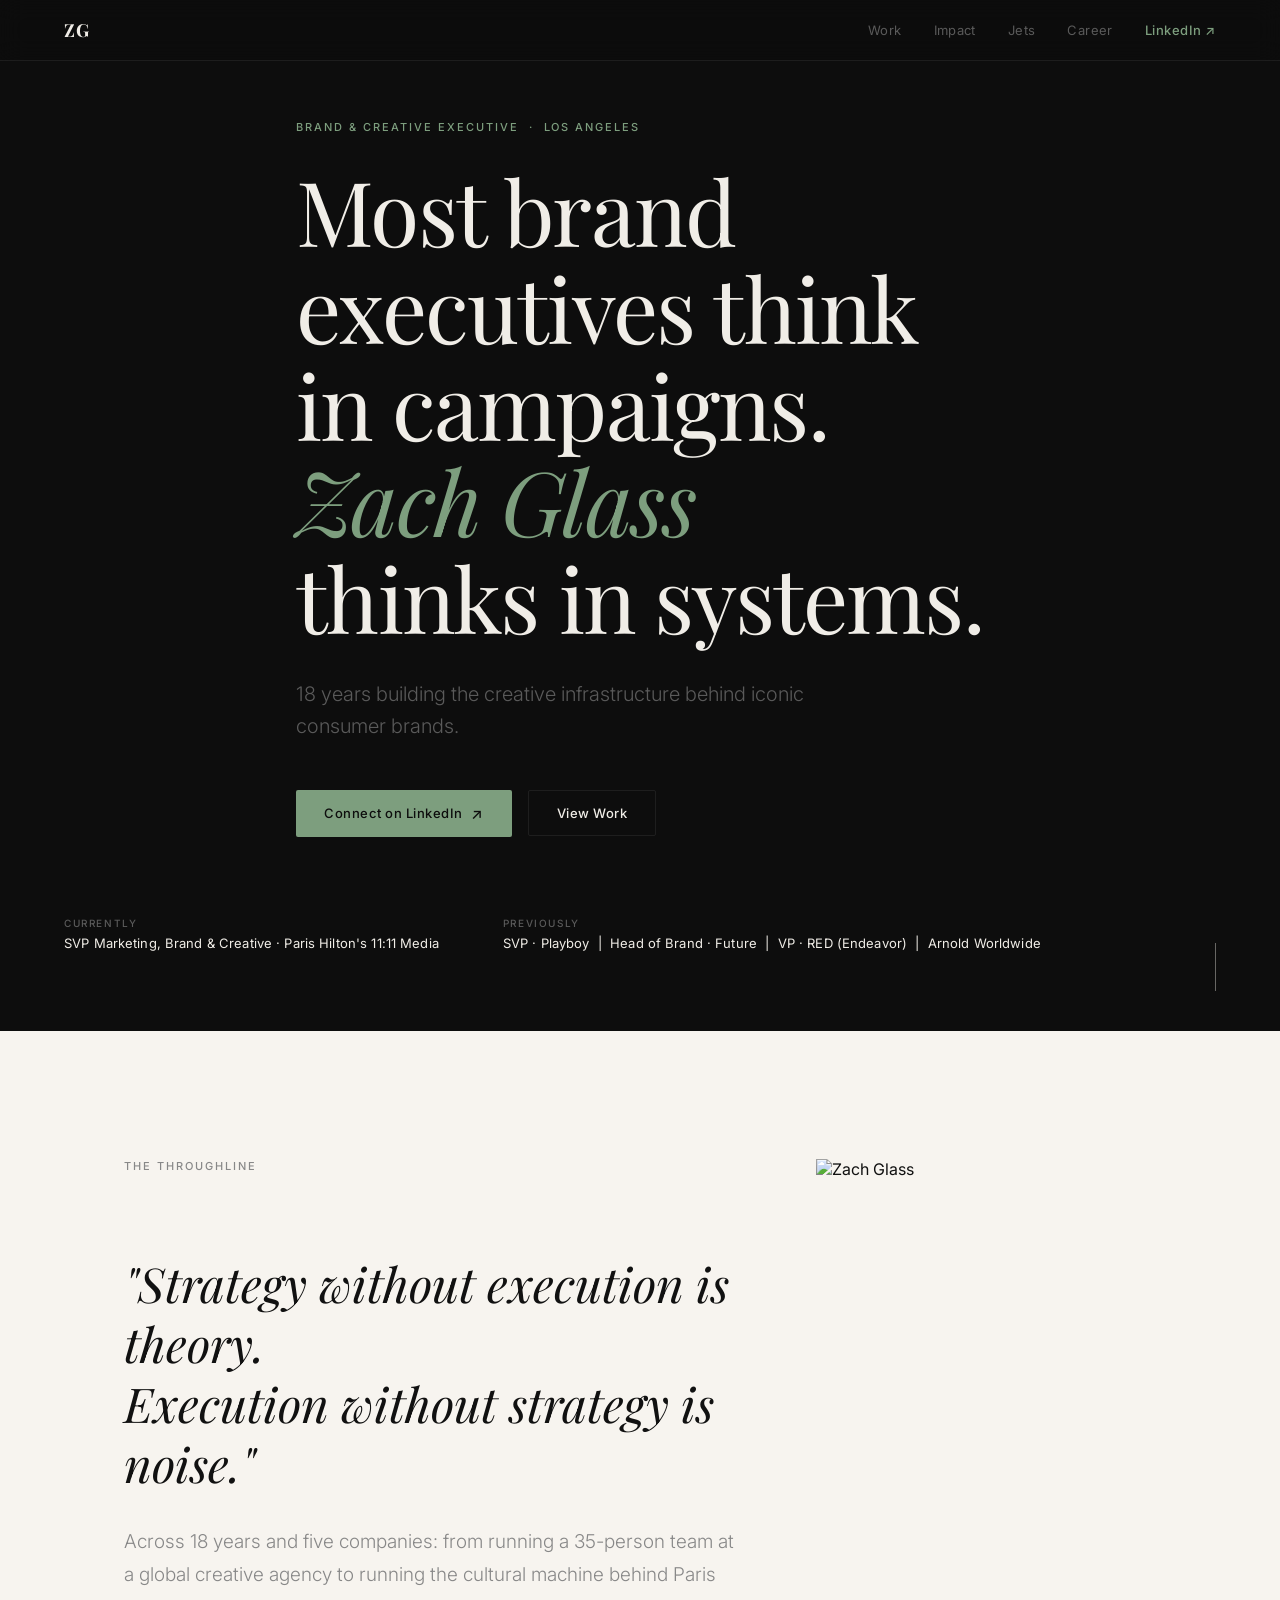
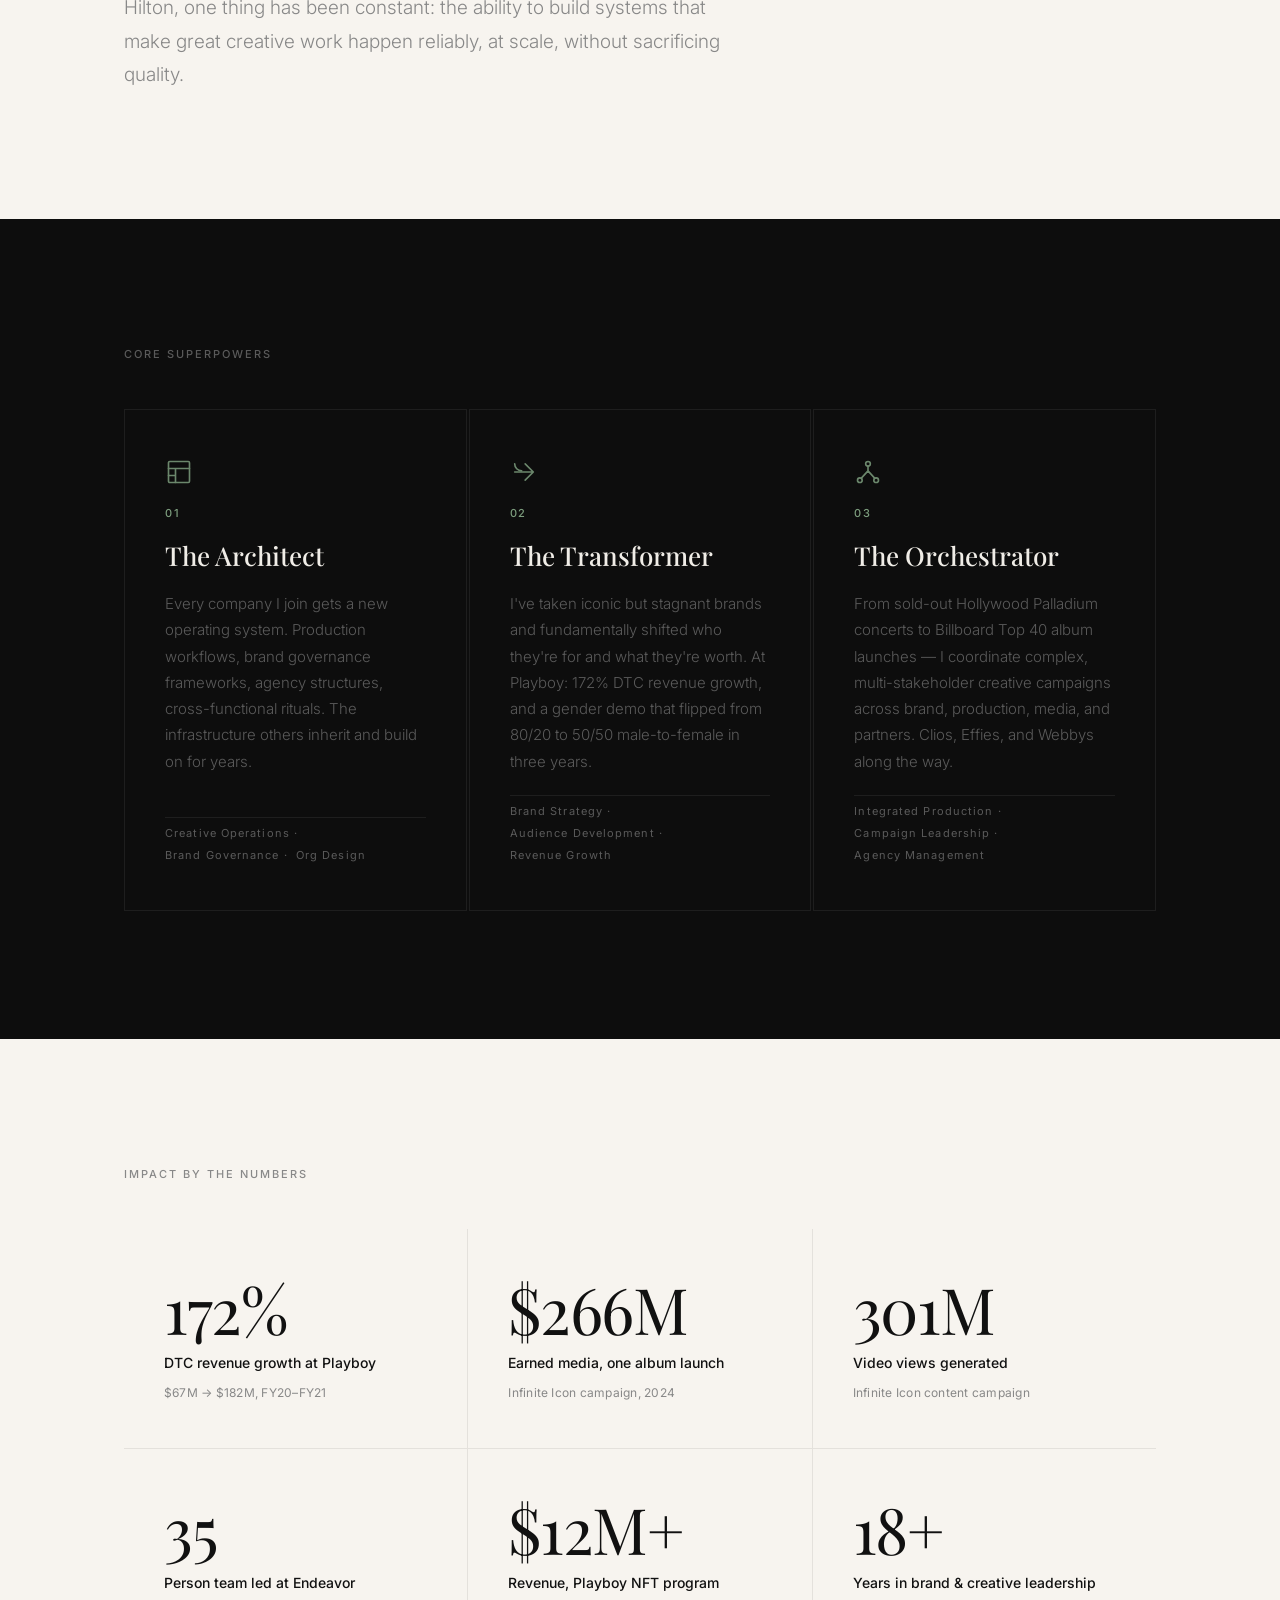
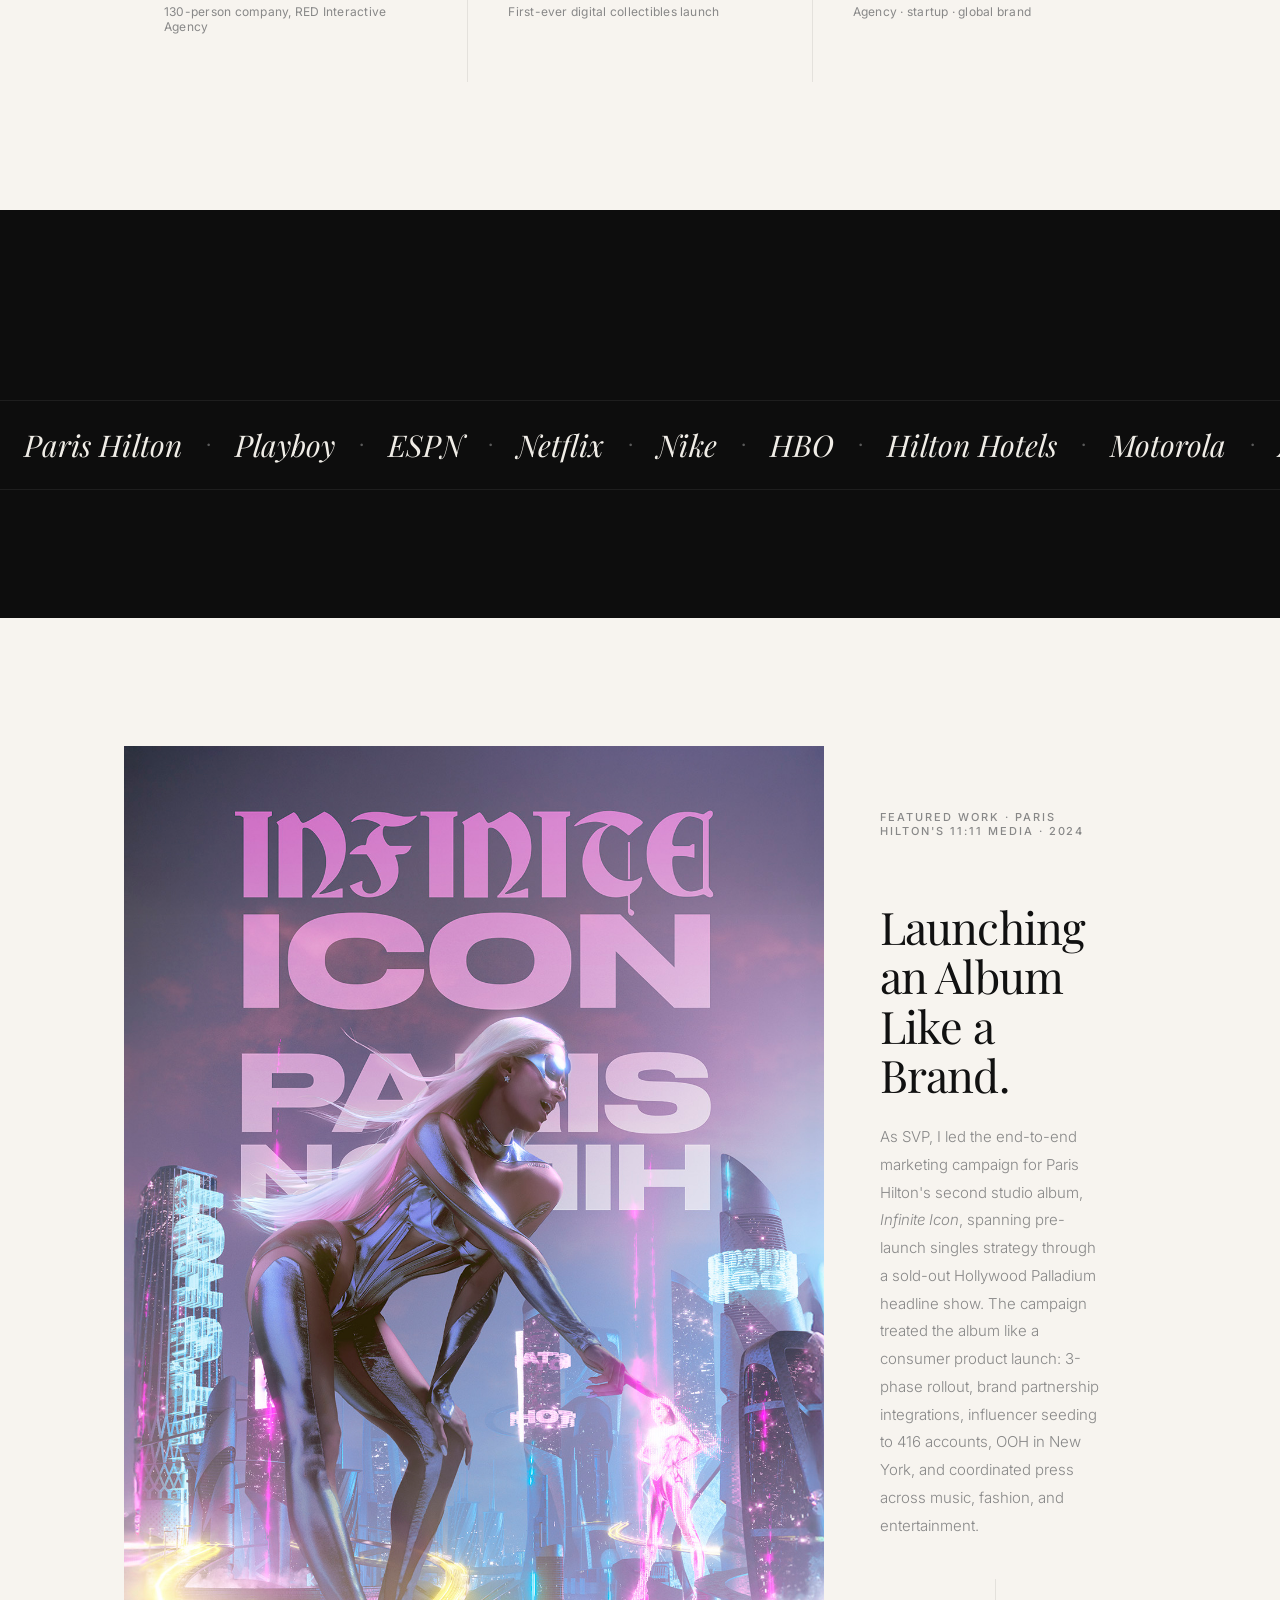
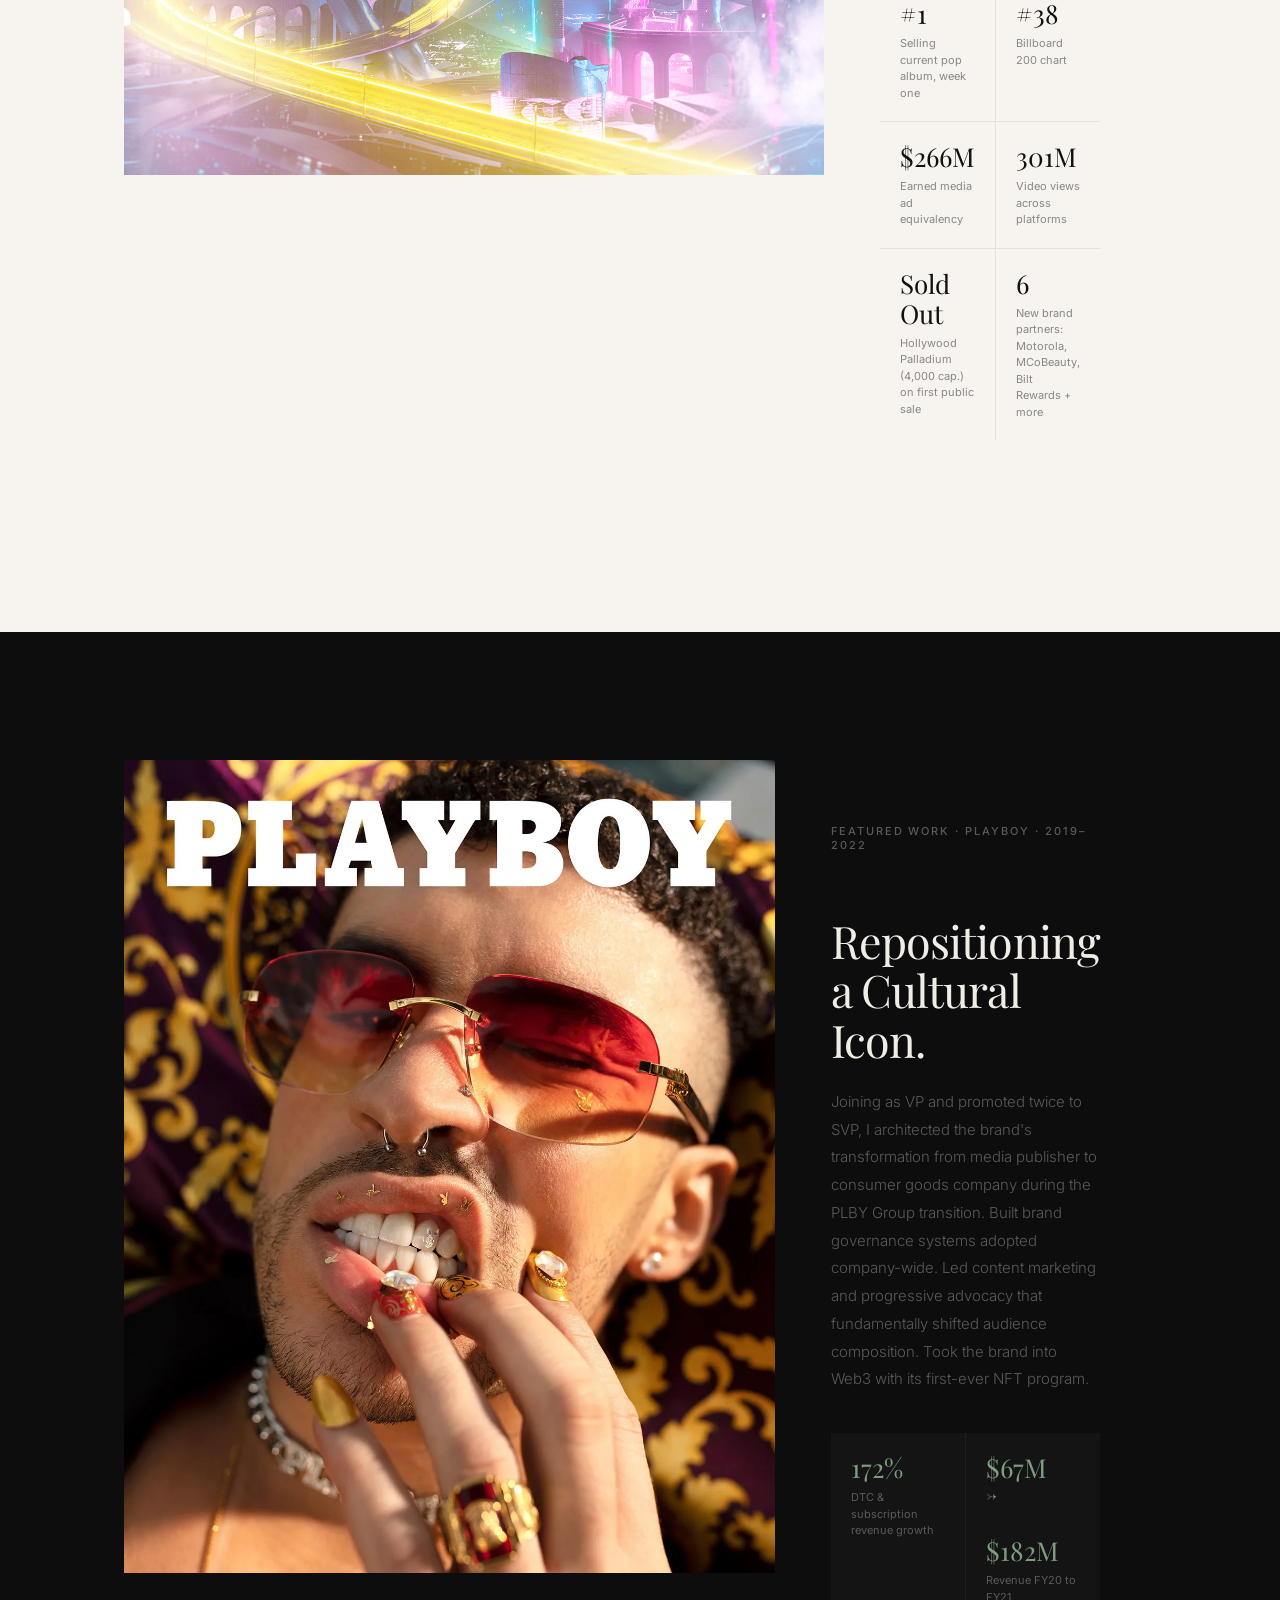
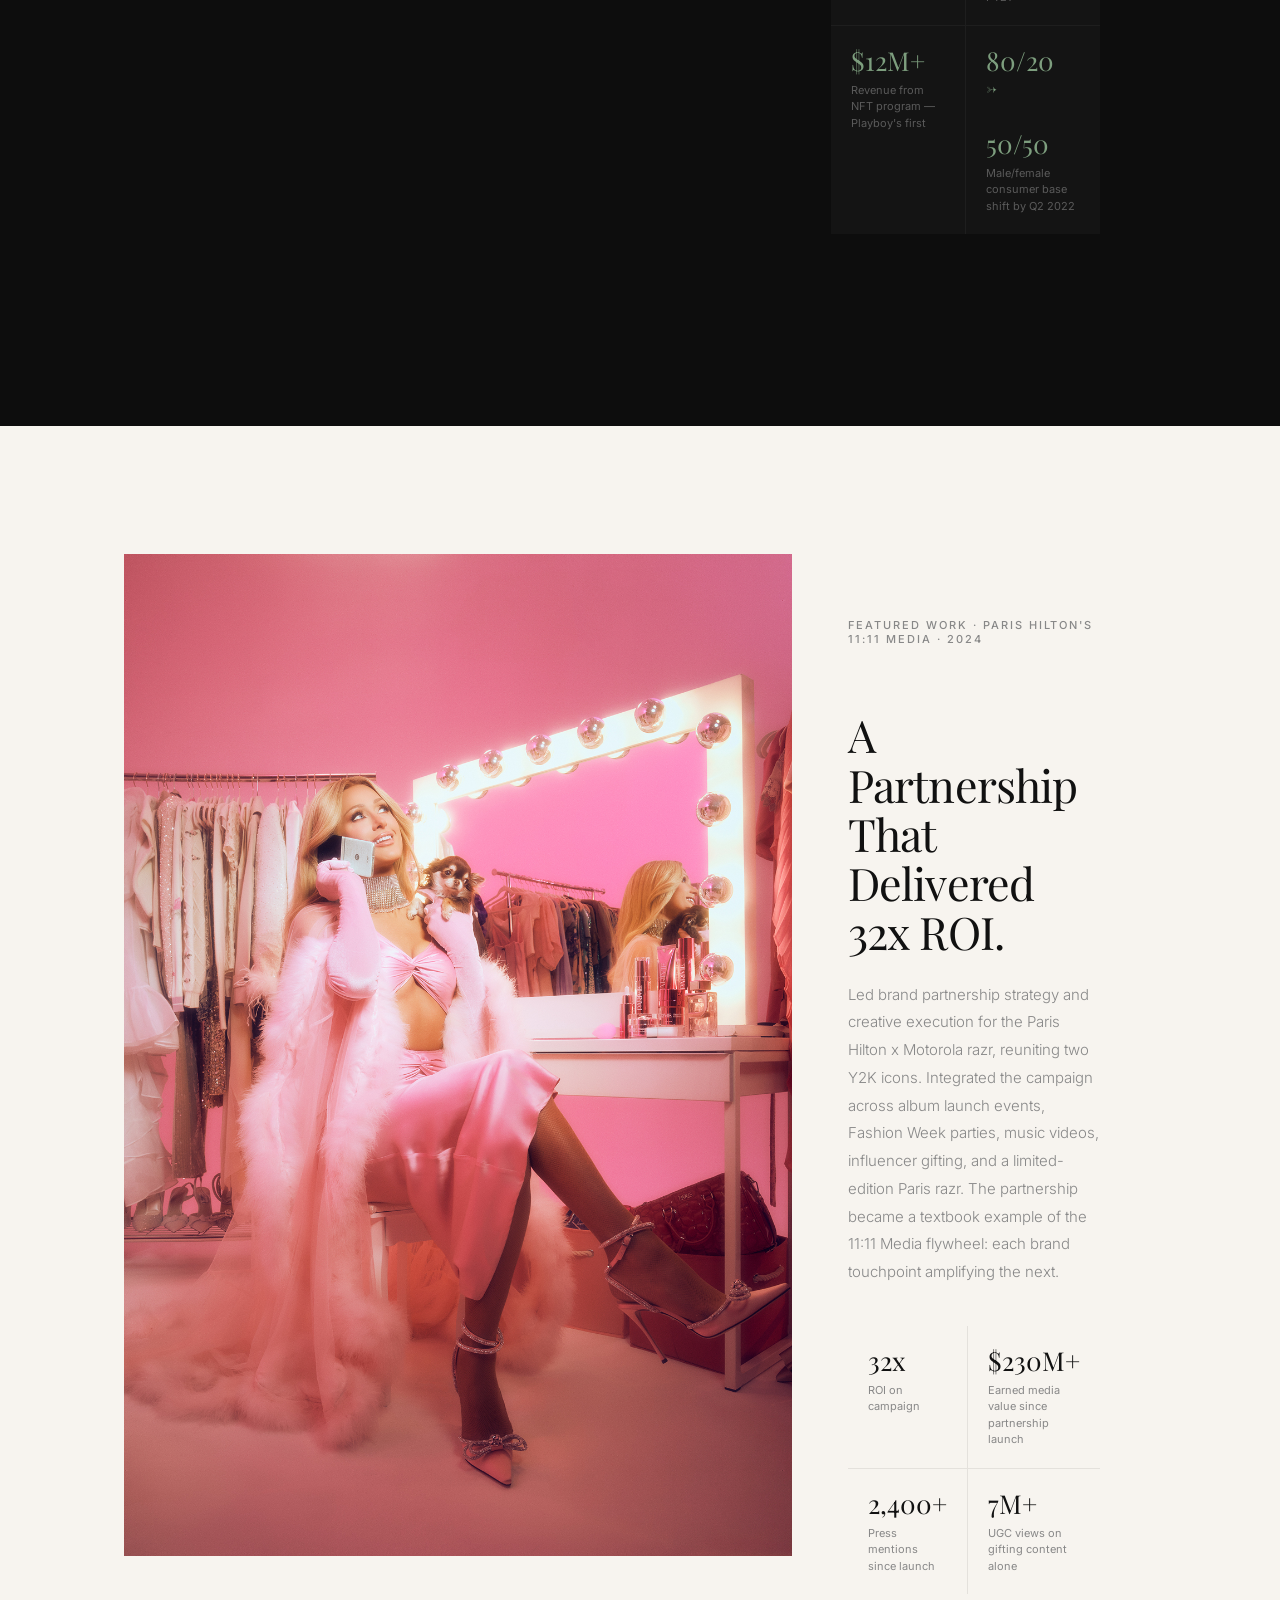
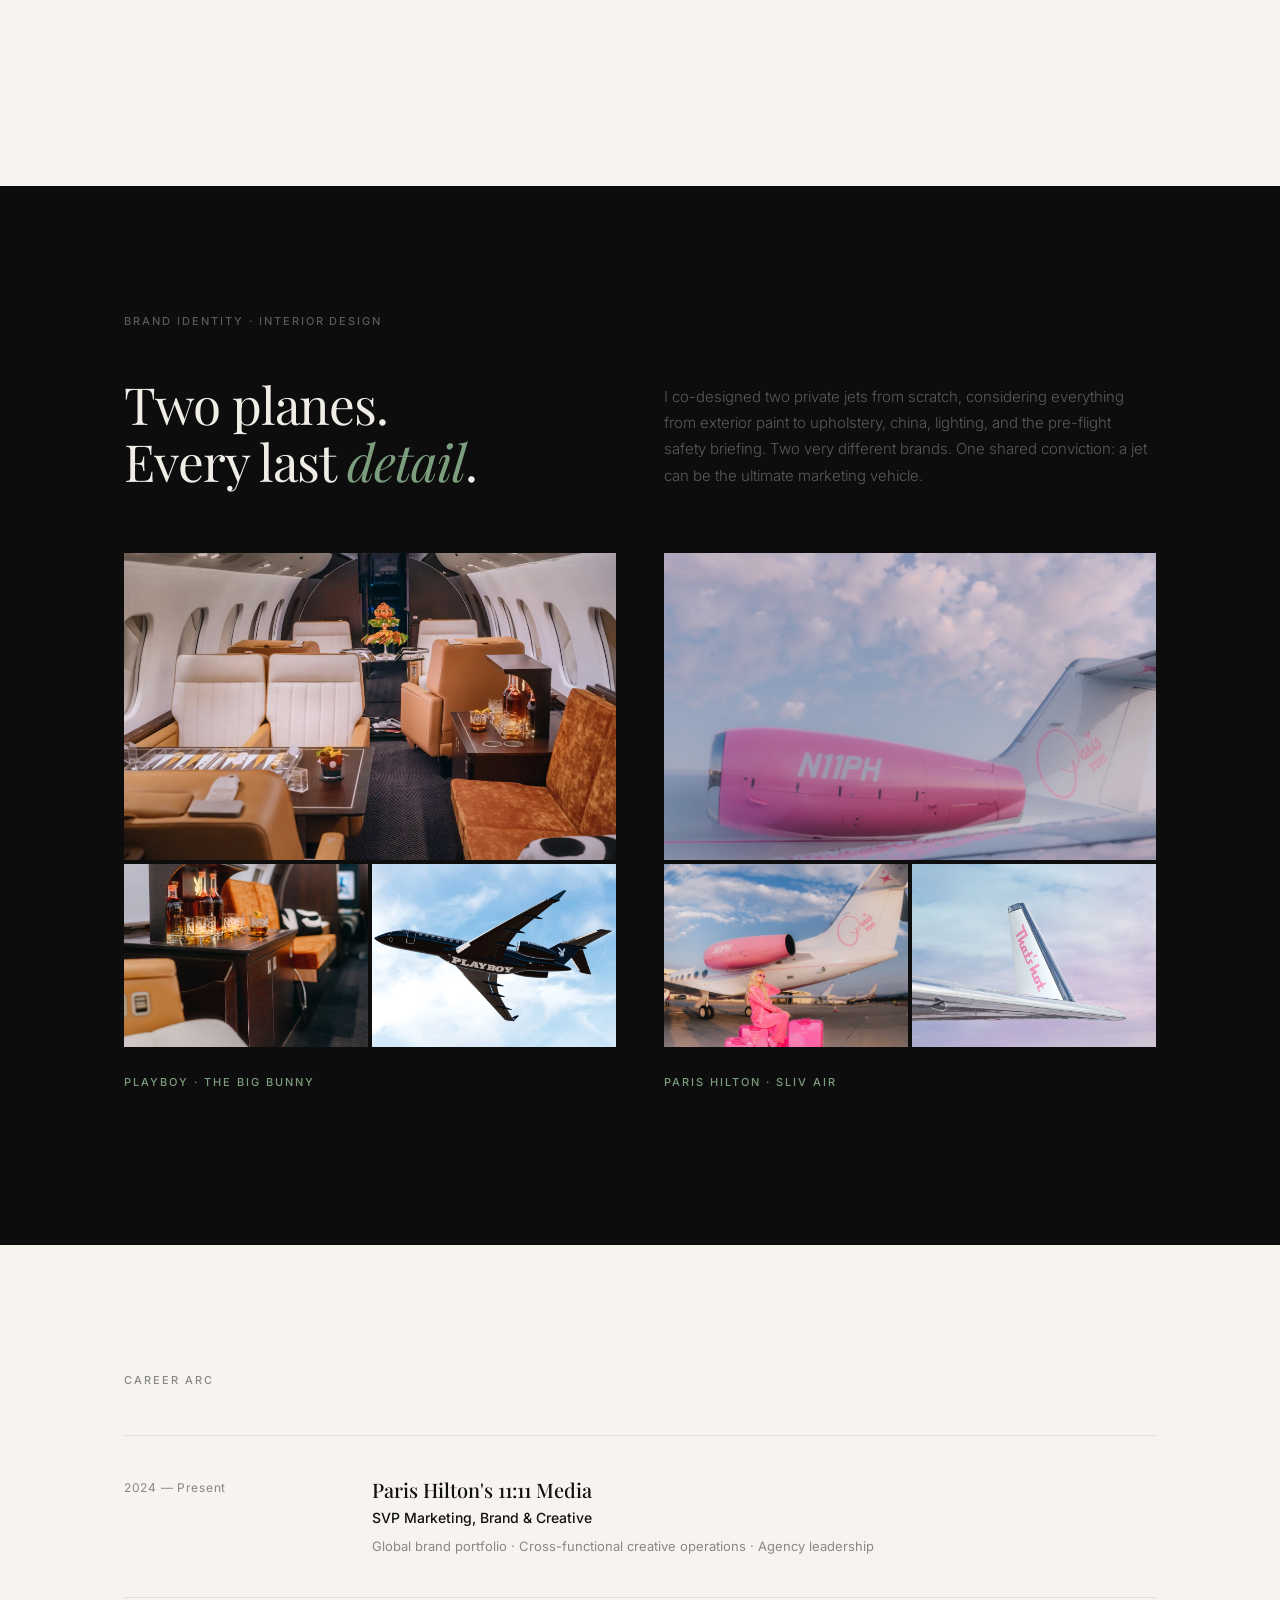
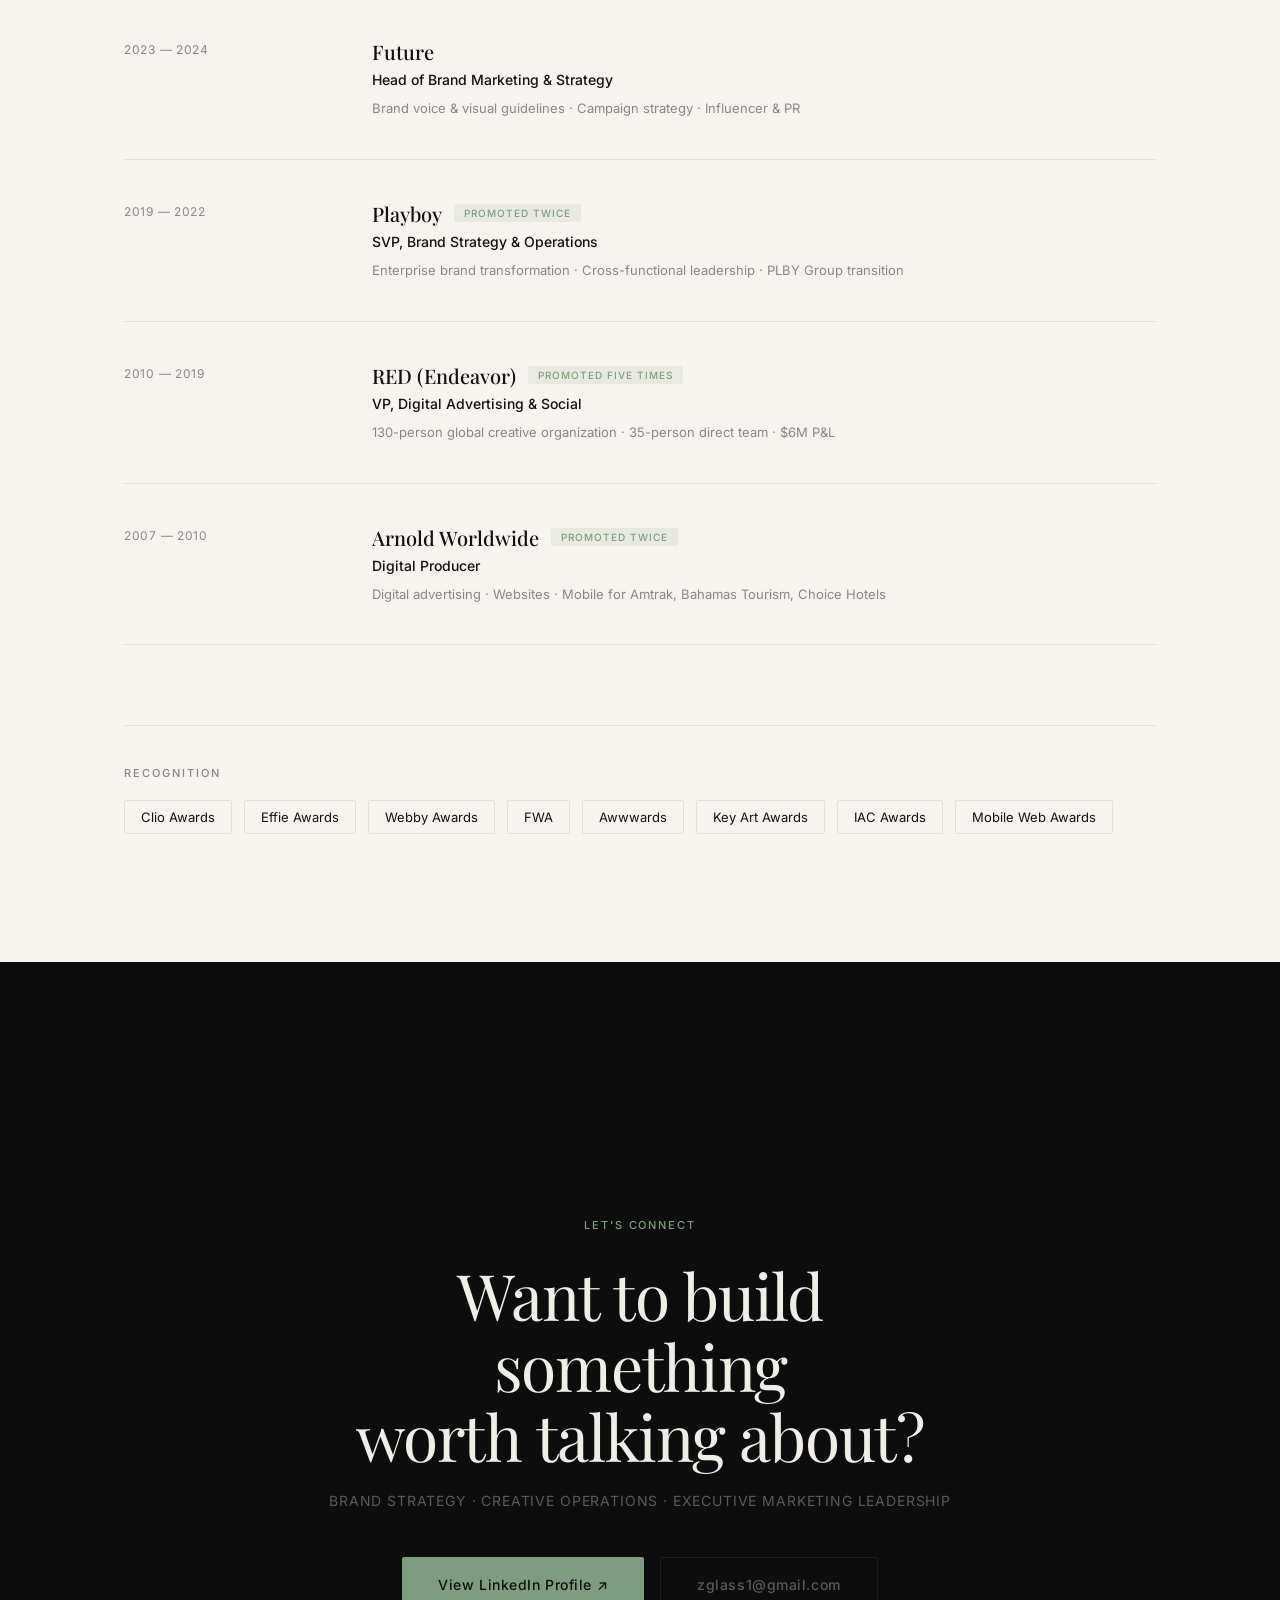
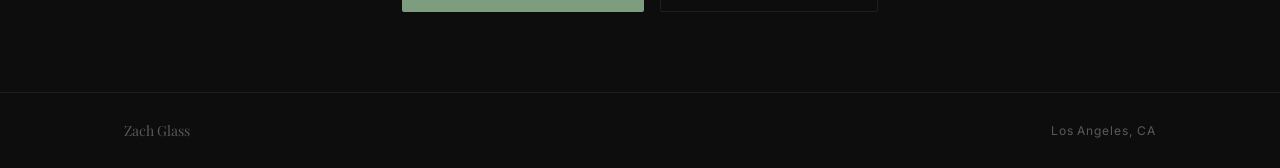
==== index.html @ c2f304a2 "Add SVG icons to superpower pillars" ====
<!DOCTYPE html>
<html lang="en">
<head>
  <meta charset="UTF-8" />
  <meta name="viewport" content="width=device-width, initial-scale=1.0" />
  <title>Zach Glass — Brand & Creative Executive</title>
  <meta name="description" content="Brand and creative marketing executive with 18+ years leading large-scale marketing, production, and cross-functional teams for global consumer brands." />
  <link rel="preconnect" href="https://fonts.googleapis.com" />
  <link rel="preconnect" href="https://fonts.gstatic.com" crossorigin />
  <link href="https://fonts.googleapis.com/css2?family=Playfair+Display:ital,wght@0,400;0,500;0,700;1,400;1,500&family=Inter:wght@300;400;500;600&display=swap" rel="stylesheet" />
  <link rel="stylesheet" href="style.css" />
</head>
<body>

  <!-- NAV -->
  <nav class="nav" id="nav">
    <div class="nav-inner">
      <a href="#hero" class="nav-logo">ZG</a>
      <div class="nav-links">
        <a href="#work" class="nav-link">Work</a>
        <a href="#impact" class="nav-link">Impact</a>
        <a href="#jets" class="nav-link">Jets</a>
        <a href="#career" class="nav-link">Career</a>
        <a href="https://linkedin.com/in/zglass" target="_blank" rel="noopener" class="nav-cta">LinkedIn ↗</a>
      </div>
    </div>
  </nav>

  <main>

    <!-- HERO -->
    <section id="hero" class="hero">
      <div class="container">
        <p class="eyebrow reveal">Brand &amp; Creative Executive &nbsp;·&nbsp; Los Angeles</p>
        <h1 class="hero-title reveal">
          Most brand<br>
          executives think<br>
          in campaigns.<br>
          <em>Zach Glass</em><br>
          thinks in systems.
        </h1>
        <p class="hero-sub reveal">
          18 years building the creative infrastructure behind iconic consumer brands.
        </p>
        <div class="hero-actions reveal">
          <a href="https://linkedin.com/in/zglass" target="_blank" rel="noopener" class="btn btn--primary">
            Connect on LinkedIn <span class="btn-icon">↗</span>
          </a>
          <a href="#work" class="btn btn--ghost">View Work</a>
        </div>
      </div>
      <div class="hero-footer">
        <div class="hero-footer-item reveal">
          <span class="hero-footer-label">Currently</span>
          <span class="hero-footer-value">SVP Marketing, Brand &amp; Creative · Paris Hilton's 11:11 Media</span>
        </div>
        <div class="hero-footer-item reveal">
          <span class="hero-footer-label">Previously</span>
          <span class="hero-footer-value">SVP · Playboy &nbsp;|&nbsp; Head of Brand · Future &nbsp;|&nbsp; VP · RED (Endeavor) &nbsp;|&nbsp; Arnold Worldwide</span>
        </div>
      </div>
      <button class="scroll-cue" aria-label="Scroll down" onclick="document.getElementById('positioning').scrollIntoView({behavior:'smooth'})">
        <div class="scroll-cue-line"></div>
      </button>
    </section>

    <!-- POSITIONING -->
    <section id="positioning" class="section section--light">
      <div class="container">
        <div class="positioning-split">
          <div class="positioning-block reveal">
            <p class="section-label">The throughline</p>
            <blockquote class="positioning-quote">
              "Strategy without execution is theory.<br>
              Execution without strategy is noise."
            </blockquote>
            <p class="positioning-body">
              Across 18 years and five companies: from running a 35-person team at a global creative agency to running the cultural machine behind Paris Hilton, one thing has been constant: the ability to build systems that make great creative work happen reliably, at scale, without sacrificing quality.
            </p>
          </div>
          <div class="headshot-slot reveal">
            <img src="headshot-portrait.jpg" alt="Zach Glass" style="width:100%;height:auto;display:block;">
          </div>
        </div>
      </div>
    </section>

    <!-- SUPERPOWERS -->
    <section id="superpowers" class="section section--dark">
      <div class="container">
        <p class="section-label section-label--light reveal">Core superpowers</p>
        <div class="pillars-grid">

          <div class="pillar reveal">
            <svg class="pillar-icon" width="28" height="28" viewBox="0 0 24 24" fill="none" stroke="currentColor" stroke-width="1.4" stroke-linecap="round" stroke-linejoin="round"><rect x="3" y="3" width="18" height="18" rx="1"/><path d="M3 9h18M9 9v12M3 15h6"/></svg>
            <span class="pillar-num">01</span>
            <h3 class="pillar-title">The Architect</h3>
            <p class="pillar-body">
              Every company I join gets a new operating system. Production workflows, brand governance frameworks, agency structures, cross-functional rituals. The infrastructure others inherit and build on for years.
            </p>
            <ul class="pillar-tags">
              <li>Creative Operations</li>
              <li>Brand Governance</li>
              <li>Org Design</li>
            </ul>
          </div>

          <div class="pillar reveal">
            <svg class="pillar-icon" width="28" height="28" viewBox="0 0 24 24" fill="none" stroke="currentColor" stroke-width="1.4" stroke-linecap="round" stroke-linejoin="round"><path d="M4 12h16M13 5l7 7-7 7"/><path d="M4 5c0 3.314 2.686 6 6 6"/></svg>
            <span class="pillar-num">02</span>
            <h3 class="pillar-title">The Transformer</h3>
            <p class="pillar-body">
              I've taken iconic but stagnant brands and fundamentally shifted who they're for and what they're worth. At Playboy: 172% DTC revenue growth, and a gender demo that flipped from 80/20 to 50/50 male-to-female in three years.
            </p>
            <ul class="pillar-tags">
              <li>Brand Strategy</li>
              <li>Audience Development</li>
              <li>Revenue Growth</li>
            </ul>
          </div>

          <div class="pillar reveal">
            <svg class="pillar-icon" width="28" height="28" viewBox="0 0 24 24" fill="none" stroke="currentColor" stroke-width="1.4" stroke-linecap="round" stroke-linejoin="round"><circle cx="12" cy="5" r="2"/><circle cx="5" cy="19" r="2"/><circle cx="19" cy="19" r="2"/><path d="M12 7v4M12 11l-5.5 6M12 11l5.5 6"/></svg>
            <span class="pillar-num">03</span>
            <h3 class="pillar-title">The Orchestrator</h3>
            <p class="pillar-body">
              From sold-out Hollywood Palladium concerts to Billboard Top 40 album launches — I coordinate complex, multi-stakeholder creative campaigns across brand, production, media, and partners. Clios, Effies, and Webbys along the way.
            </p>
            <ul class="pillar-tags">
              <li>Integrated Production</li>
              <li>Campaign Leadership</li>
              <li>Agency Management</li>
            </ul>
          </div>

        </div>
      </div>
    </section>

    <!-- IMPACT NUMBERS -->
    <section id="impact" class="section section--light">
      <div class="container">
        <p class="section-label reveal">Impact by the numbers</p>
        <div class="stats-grid">
          <div class="stat reveal">
            <div class="stat-number" data-target="172" data-suffix="%">0%</div>
            <div class="stat-label">DTC revenue growth at Playboy</div>
            <div class="stat-sub">$67M → $182M, FY20–FY21</div>
          </div>
          <div class="stat reveal">
            <div class="stat-number" data-target="266" data-prefix="$" data-suffix="M">$0M</div>
            <div class="stat-label">Earned media, one album launch</div>
            <div class="stat-sub">Infinite Icon campaign, 2024</div>
          </div>
          <div class="stat reveal">
            <div class="stat-number" data-target="301" data-suffix="M">0M</div>
            <div class="stat-label">Video views generated</div>
            <div class="stat-sub">Infinite Icon content campaign</div>
          </div>
          <div class="stat reveal">
            <div class="stat-number" data-target="35">0</div>
            <div class="stat-label">Person team led at Endeavor</div>
            <div class="stat-sub">130-person company, RED Interactive Agency</div>
          </div>
          <div class="stat reveal">
            <div class="stat-number" data-target="12" data-prefix="$" data-suffix="M+">$0M+</div>
            <div class="stat-label">Revenue, Playboy NFT program</div>
            <div class="stat-sub">First-ever digital collectibles launch</div>
          </div>
          <div class="stat reveal">
            <div class="stat-number" data-target="18" data-suffix="+">0+</div>
            <div class="stat-label">Years in brand &amp; creative leadership</div>
            <div class="stat-sub">Agency · startup · global brand</div>
          </div>
        </div>
      </div>
    </section>

    <!-- BRANDS -->
    <section id="brands" class="section section--dark brands-section">
      <div class="container">
        <p class="section-label section-label--light reveal">Brands worked with &amp; for</p>
      </div>
      <div class="ticker-wrap">
        <div class="ticker">
          <div class="ticker-track">
            <span class="ticker-item">Paris Hilton</span>
            <span class="ticker-dot">·</span>
            <span class="ticker-item">Playboy</span>
            <span class="ticker-dot">·</span>
            <span class="ticker-item">ESPN</span>
            <span class="ticker-dot">·</span>
            <span class="ticker-item">Netflix</span>
            <span class="ticker-dot">·</span>
            <span class="ticker-item">Nike</span>
            <span class="ticker-dot">·</span>
            <span class="ticker-item">HBO</span>
            <span class="ticker-dot">·</span>
            <span class="ticker-item">Hilton Hotels</span>
            <span class="ticker-dot">·</span>
            <span class="ticker-item">Motorola</span>
            <span class="ticker-dot">·</span>
            <span class="ticker-item">Amazon</span>
            <span class="ticker-dot">·</span>
            <span class="ticker-item">Walmart</span>
            <span class="ticker-dot">·</span>
            <span class="ticker-item">Under Armour</span>
            <span class="ticker-dot">·</span>
            <span class="ticker-item">Lancôme</span>
            <span class="ticker-dot">·</span>
            <span class="ticker-item">Karl Lagerfeld</span>
            <span class="ticker-dot">·</span>
            <span class="ticker-item">Warner Bros.</span>
            <span class="ticker-dot">·</span>
            <span class="ticker-item">Disney</span>
            <span class="ticker-dot">·</span>
            <span class="ticker-item">Paramount</span>
            <span class="ticker-dot">·</span>
            <span class="ticker-item">Universal</span>
            <span class="ticker-dot">·</span>
            <span class="ticker-item">Hulu</span>
            <span class="ticker-dot">·</span>
            <span class="ticker-item">Anheuser-Busch</span>
            <span class="ticker-dot">·</span>
            <span class="ticker-item">NYX Cosmetics</span>
            <span class="ticker-dot">·</span>
            <span class="ticker-item">PacSun</span>
            <span class="ticker-dot">·</span>
            <span class="ticker-item">Mattel</span>
            <span class="ticker-dot">·</span>
            <span class="ticker-item">Nickelodeon</span>
            <span class="ticker-dot">·</span>
            <!-- duplicate for seamless loop -->
            <span class="ticker-item">Paris Hilton</span>
            <span class="ticker-dot">·</span>
            <span class="ticker-item">Playboy</span>
            <span class="ticker-dot">·</span>
            <span class="ticker-item">ESPN</span>
            <span class="ticker-dot">·</span>
            <span class="ticker-item">Netflix</span>
            <span class="ticker-dot">·</span>
            <span class="ticker-item">Nike</span>
            <span class="ticker-dot">·</span>
            <span class="ticker-item">HBO</span>
            <span class="ticker-dot">·</span>
            <span class="ticker-item">Hilton Hotels</span>
            <span class="ticker-dot">·</span>
            <span class="ticker-item">Motorola</span>
            <span class="ticker-dot">·</span>
            <span class="ticker-item">Amazon</span>
            <span class="ticker-dot">·</span>
            <span class="ticker-item">Walmart</span>
            <span class="ticker-dot">·</span>
            <span class="ticker-item">Under Armour</span>
            <span class="ticker-dot">·</span>
            <span class="ticker-item">Lancôme</span>
            <span class="ticker-dot">·</span>
            <span class="ticker-item">Karl Lagerfeld</span>
            <span class="ticker-dot">·</span>
            <span class="ticker-item">Warner Bros.</span>
            <span class="ticker-dot">·</span>
            <span class="ticker-item">Disney</span>
            <span class="ticker-dot">·</span>
            <span class="ticker-item">Paramount</span>
            <span class="ticker-dot">·</span>
            <span class="ticker-item">Universal</span>
            <span class="ticker-dot">·</span>
            <span class="ticker-item">Hulu</span>
            <span class="ticker-dot">·</span>
            <span class="ticker-item">Anheuser-Busch</span>
            <span class="ticker-dot">·</span>
            <span class="ticker-item">NYX Cosmetics</span>
            <span class="ticker-dot">·</span>
            <span class="ticker-item">PacSun</span>
            <span class="ticker-dot">·</span>
            <span class="ticker-item">Mattel</span>
            <span class="ticker-dot">·</span>
            <span class="ticker-item">Nickelodeon</span>
            <span class="ticker-dot">·</span>
          </div>
        </div>
      </div>
    </section>

    <!-- FEATURED WORK: INFINITE ICON -->
    <section id="work" class="section section--light case-study">
      <div class="container">
        <div class="case-study-visual reveal">
          <div class="case-img-slot">
            <img src="infinite-icon.jpg" alt="Infinite Icon Campaign" style="width:100%;height:auto;display:block;">
          </div>
          <div class="case-study-content">
            <p class="section-label">Featured work · Paris Hilton's 11:11 Media · 2024</p>
            <h2 class="case-title">Launching an Album<br>Like a Brand.</h2>
            <p class="case-body">
              As SVP, I led the end-to-end marketing campaign for Paris Hilton's second studio album, <em>Infinite Icon</em>, spanning pre-launch singles strategy through a sold-out Hollywood Palladium headline show. The campaign treated the album like a consumer product launch: 3-phase rollout, brand partnership integrations, influencer seeding to 416 accounts, OOH in New York, and coordinated press across music, fashion, and entertainment.
            </p>
            <div class="case-stats">
              <div class="case-stat">
                <div class="case-stat-value">#1</div>
                <div class="case-stat-label">Selling current pop album, week one</div>
              </div>
              <div class="case-stat">
                <div class="case-stat-value">#38</div>
                <div class="case-stat-label">Billboard 200 chart</div>
              </div>
              <div class="case-stat">
                <div class="case-stat-value">$266M</div>
                <div class="case-stat-label">Earned media ad equivalency</div>
              </div>
              <div class="case-stat">
                <div class="case-stat-value">301M</div>
                <div class="case-stat-label">Video views across platforms</div>
              </div>
              <div class="case-stat">
                <div class="case-stat-value">Sold Out</div>
                <div class="case-stat-label">Hollywood Palladium (4,000 cap.) on first public sale</div>
              </div>
              <div class="case-stat">
                <div class="case-stat-value">6</div>
                <div class="case-stat-label">New brand partners: Motorola, MCoBeauty, Bilt Rewards + more</div>
              </div>
            </div>
          </div>
        </div>
      </div>
    </section>

    <!-- FEATURED WORK: PLAYBOY -->
    <section id="work-2" class="section section--dark case-study case-study--dark">
      <div class="container">
        <div class="case-study-visual case-study-visual--reverse case-study-visual--img-wide reveal">
          <div class="case-study-content">
            <p class="section-label section-label--light">Featured work · Playboy · 2019–2022</p>
            <h2 class="case-title">Repositioning<br>a Cultural Icon.</h2>
            <p class="case-body case-body--light">
              Joining as VP and promoted twice to SVP, I architected the brand's transformation from media publisher to consumer goods company during the PLBY Group transition. Built brand governance systems adopted company-wide. Led content marketing and progressive advocacy that fundamentally shifted audience composition. Took the brand into Web3 with its first-ever NFT program.
            </p>
            <div class="case-stats case-stats--dark">
              <div class="case-stat">
                <div class="case-stat-value">172%</div>
                <div class="case-stat-label">DTC &amp; subscription revenue growth</div>
              </div>
              <div class="case-stat case-stat--arrow">
                <div class="case-stat-value">$67M<br><span class="arrow">→</span><br>$182M</div>
                <div class="case-stat-label">Revenue FY20 to FY21</div>
              </div>
              <div class="case-stat">
                <div class="case-stat-value">$12M+</div>
                <div class="case-stat-label">Revenue from NFT program — Playboy's first</div>
              </div>
              <div class="case-stat case-stat--arrow">
                <div class="case-stat-value">80/20<br><span class="arrow">→</span><br>50/50</div>
                <div class="case-stat-label">Male/female consumer base shift by Q2 2022</div>
              </div>
            </div>
          </div>
          <div class="case-img-slot">
            <img src="bad-bunny-playboy-cover-2020.jpeg" alt="Playboy Campaign" style="width:100%;height:auto;display:block;">
          </div>
        </div>
      </div>
    </section>

    <!-- FEATURED WORK: MOTOROLA RAZR -->
    <section id="work-3" class="section section--light case-study">
      <div class="container">
        <div class="case-study-visual reveal">
          <div class="case-img-slot">
            <img src="motorola.jpg" alt="Motorola RAZR Campaign" style="width:100%;height:auto;display:block;">
          </div>
          <div class="case-study-content">
            <p class="section-label">Featured work · Paris Hilton's 11:11 Media · 2024</p>
            <h2 class="case-title">A Partnership That<br>Delivered 32x ROI.</h2>
            <p class="case-body">
              Led brand partnership strategy and creative execution for the Paris Hilton x Motorola razr, reuniting two Y2K icons. Integrated the campaign across album launch events, Fashion Week parties, music videos, influencer gifting, and a limited-edition Paris razr. The partnership became a textbook example of the 11:11 Media flywheel: each brand touchpoint amplifying the next.
            </p>
            <div class="case-stats">
              <div class="case-stat">
                <div class="case-stat-value">32x</div>
                <div class="case-stat-label">ROI on campaign</div>
              </div>
              <div class="case-stat">
                <div class="case-stat-value">$230M+</div>
                <div class="case-stat-label">Earned media value since partnership launch</div>
              </div>
              <div class="case-stat">
                <div class="case-stat-value">2,400+</div>
                <div class="case-stat-label">Press mentions since launch</div>
              </div>
              <div class="case-stat">
                <div class="case-stat-value">7M+</div>
                <div class="case-stat-label">UGC views on gifting content alone</div>
              </div>
            </div>
          </div>
        </div>
      </div>
    </section>

    <!-- JETS -->
    <section id="jets" class="section section--dark">
      <div class="container">
        <p class="section-label section-label--light reveal">Brand identity · Interior design</p>
        <div class="jets-header reveal">
          <h2 class="jets-title">Two planes.<br>Every last <em>detail</em>.</h2>
          <p class="jets-intro-text">
            I co-designed two private jets from scratch, considering everything from exterior paint to upholstery, china, lighting, and the pre-flight safety briefing. Two very different brands. One shared conviction: a jet can be the ultimate marketing vehicle.
          </p>
        </div>
        <div class="jets-grid">

          <div class="jet-card reveal">
            <div class="jet-photos">
              <img class="jet-photo-main" src="bigbunny/playboy-big-bunny-2-2.jpg" alt="Playboy Big Bunny exterior">
              <div class="jet-photos-secondary">
                <img src="bigbunny/playboy-big-bunny-3-3.jpg" alt="Big Bunny interior">
                <img src="bigbunny/playboy-big-bunny-4-4.jpg" alt="Big Bunny detail">
              </div>
            </div>
            <div class="jet-content">
              <p class="eyebrow">Playboy · The Big Bunny</p>
            </div>
          </div>

          <div class="jet-card reveal">
            <div class="jet-photos">
              <img class="jet-photo-main" src="slivair-1.jpeg" alt="Sliv Air exterior">
              <div class="jet-photos-secondary">
                <img src="slivair-2.jpeg" alt="Sliv Air interior">
                <img src="slivair-ext.jpeg" alt="Sliv Air on tarmac">
              </div>
            </div>
            <div class="jet-content">
              <p class="eyebrow">Paris Hilton · Sliv Air</p>
            </div>
          </div>

        </div>
      </div>
    </section>

    <!-- CAREER -->
    <section id="career" class="section section--light">
      <div class="container">
        <p class="section-label reveal">Career arc</p>
        <div class="timeline">

          <div class="timeline-item reveal">
            <div class="timeline-date">2024 — Present</div>
            <div class="timeline-content">
              <div class="timeline-company">Paris Hilton's 11:11 Media</div>
              <div class="timeline-role">SVP Marketing, Brand &amp; Creative</div>
              <p class="timeline-scope">Global brand portfolio · Cross-functional creative operations · Agency leadership</p>
            </div>
          </div>

          <div class="timeline-item reveal">
            <div class="timeline-date">2023 — 2024</div>
            <div class="timeline-content">
              <div class="timeline-company">Future</div>
              <div class="timeline-role">Head of Brand Marketing &amp; Strategy</div>
              <p class="timeline-scope">Brand voice &amp; visual guidelines · Campaign strategy · Influencer &amp; PR</p>
            </div>
          </div>

          <div class="timeline-item reveal">
            <div class="timeline-date">2019 — 2022</div>
            <div class="timeline-content">
              <div class="timeline-company">Playboy <span class="timeline-badge">Promoted twice</span></div>
              <div class="timeline-role">SVP, Brand Strategy &amp; Operations</div>
              <p class="timeline-scope">Enterprise brand transformation · Cross-functional leadership · PLBY Group transition</p>
            </div>
          </div>

          <div class="timeline-item reveal">
            <div class="timeline-date">2010 — 2019</div>
            <div class="timeline-content">
              <div class="timeline-company">RED (Endeavor) <span class="timeline-badge">Promoted five times</span></div>
              <div class="timeline-role">VP, Digital Advertising &amp; Social</div>
              <p class="timeline-scope">130-person global creative organization · 35-person direct team · $6M P&amp;L</p>
            </div>
          </div>

          <div class="timeline-item reveal">
            <div class="timeline-date">2007 — 2010</div>
            <div class="timeline-content">
              <div class="timeline-company">Arnold Worldwide <span class="timeline-badge">Promoted twice</span></div>
              <div class="timeline-role">Digital Producer</div>
              <p class="timeline-scope">Digital advertising · Websites · Mobile for Amtrak, Bahamas Tourism, Choice Hotels</p>
            </div>
          </div>

        </div>

        <div class="awards-block reveal">
          <p class="awards-label">Recognition</p>
          <div class="awards-list">
            <span class="award-item">Clio Awards</span>
            <span class="award-item">Effie Awards</span>
            <span class="award-item">Webby Awards</span>
            <span class="award-item">FWA</span>
            <span class="award-item">Awwwards</span>
            <span class="award-item">Key Art Awards</span>
            <span class="award-item">IAC Awards</span>
            <span class="award-item">Mobile Web Awards</span>
          </div>
        </div>

      </div>
    </section>

    <!-- CONNECT -->
    <section id="connect" class="section section--dark connect-section">
      <div class="container container--narrow">
        <div class="connect-inner reveal">
          <p class="eyebrow">Let's connect</p>
          <h2 class="connect-title">Want to build something<br>worth talking about?</h2>
          <p class="connect-body">
            Brand strategy · Creative operations · Executive marketing leadership
          </p>
          <div class="connect-actions">
            <a href="https://linkedin.com/in/zglass" target="_blank" rel="noopener" class="btn btn--primary btn--large">
              View LinkedIn Profile ↗
            </a>
            <a href="mailto:zglass1@gmail.com" class="btn btn--ghost btn--large">
              zglass1@gmail.com
            </a>
          </div>
        </div>
      </div>
      <footer class="footer">
        <div class="container">
          <span class="footer-name">Zach Glass</span>
          <span class="footer-loc">Los Angeles, CA</span>
        </div>
      </footer>
    </section>

  </main>

  <script src="script.js"></script>
</body>
</html>
---- style.css ----
/* ─────────────────────────────────────────
   ZACH GLASS — PORTFOLIO
   ───────────────────────────────────────── */

/* ── Reset ── */
*, *::before, *::after {
  box-sizing: border-box;
  margin: 0;
  padding: 0;
}

/* ── Variables ── */
:root {
  --dark:          #0d0d0d;
  --dark-2:        #141414;
  --light:         #f7f4ef;
  --light-2:       #ede9e1;
  --text-d:        #f0ede7;
  --text-muted-d:  #5a5a5a;
  --text-l:        #111111;
  --text-muted-l:  #888;
  --accent:        #7d9e7e;
  --accent-dim:    rgba(125,158,126,0.12);
  --border-d:      rgba(255,255,255,0.07);
  --border-l:      rgba(0,0,0,0.08);

  --serif: 'Playfair Display', Georgia, 'Times New Roman', serif;
  --sans:  'Inter', -apple-system, BlinkMacSystemFont, sans-serif;

  --max:     1160px;
  --pad-x:   clamp(20px, 5vw, 80px);
  --section: clamp(80px, 10vw, 130px);
}

/* ── Base ── */
html {
  scroll-behavior: smooth;
  font-size: 16px;
}

body {
  font-family: var(--sans);
  background: var(--dark);
  color: var(--text-d);
  overflow-x: hidden;
  -webkit-font-smoothing: antialiased;
}

img { display: block; max-width: 100%; }
a { text-decoration: none; }

/* ── Typography ── */
.eyebrow {
  font-family: var(--sans);
  font-size: 11px;
  font-weight: 500;
  letter-spacing: 0.18em;
  text-transform: uppercase;
  color: var(--accent);
  margin-bottom: 28px;
}

/* ── Container ── */
.container {
  max-width: var(--max);
  margin: 0 auto;
  padding: 0 var(--pad-x);
}

.container--narrow {
  max-width: 800px;
}

/* ── Section base ── */
.section {
  padding: var(--section) 0;
}

.section--dark {
  background: var(--dark);
  color: var(--text-d);
}

.section--light {
  background: var(--light);
  color: var(--text-l);
}

.section-label {
  font-family: var(--sans);
  font-size: 11px;
  font-weight: 500;
  letter-spacing: 0.18em;
  text-transform: uppercase;
  color: var(--text-muted-l);
  margin-bottom: 48px;
}

.section-label--light {
  color: var(--text-muted-d);
}

/* ── Buttons ── */
.btn {
  display: inline-flex;
  align-items: center;
  justify-content: center;
  gap: 8px;
  padding: 14px 28px;
  border-radius: 2px;
  font-family: var(--sans);
  font-size: 13px;
  font-weight: 500;
  letter-spacing: 0.04em;
  white-space: nowrap;
  transition: all 0.22s ease;
  cursor: pointer;
  border: none;
}

.btn--primary {
  background: var(--accent);
  color: #0d0d0d;
}

.btn--primary:hover {
  background: #8fad90;
  transform: translateY(-1px);
}

.btn--ghost {
  background: transparent;
  color: var(--text-d);
  border: 1px solid var(--border-d);
}

.btn--ghost:hover {
  border-color: var(--accent);
  color: var(--accent);
}

.btn--large {
  padding: 18px 36px;
  font-size: 14px;
}

.btn-icon {
  font-size: 15px;
}

/* ────────────────────────────────
   NAV
──────────────────────────────── */
.nav {
  position: fixed;
  top: 0;
  left: 0;
  right: 0;
  z-index: 100;
  padding: 0 var(--pad-x);
  transform: translateY(-100%);
  transition: transform 0.35s ease, background 0.35s ease;
}

.nav.visible {
  transform: translateY(0);
  background: rgba(13, 13, 13, 0.92);
  backdrop-filter: blur(12px);
  -webkit-backdrop-filter: blur(12px);
  border-bottom: 1px solid var(--border-d);
}

.nav-inner {
  max-width: var(--max);
  margin: 0 auto;
  height: 60px;
  display: flex;
  align-items: center;
  justify-content: space-between;
}

.nav-logo {
  font-family: var(--serif);
  font-size: 18px;
  font-weight: 700;
  color: var(--text-d);
  letter-spacing: 0.04em;
}

.nav-links {
  display: flex;
  align-items: center;
  gap: 32px;
}

.nav-link {
  font-size: 13px;
  font-weight: 400;
  color: var(--text-muted-d);
  letter-spacing: 0.03em;
  transition: color 0.2s;
}

.nav-link:hover { color: var(--text-d); }

.nav-cta {
  font-size: 13px;
  font-weight: 500;
  color: var(--accent);
  letter-spacing: 0.04em;
  transition: opacity 0.2s;
}

.nav-cta:hover { opacity: 0.75; }

/* ────────────────────────────────
   HERO
──────────────────────────────── */
.hero {
  min-height: 100dvh;
  background: var(--dark);
  display: flex;
  flex-direction: column;
  justify-content: center;
  padding: 120px var(--pad-x) 80px;
  position: relative;
}

.hero .container {
  padding: 0;
}

.hero-title {
  font-family: var(--serif);
  font-size: clamp(48px, 7vw, 96px);
  font-weight: 400;
  line-height: 1.08;
  letter-spacing: -0.02em;
  color: var(--text-d);
  margin-bottom: 32px;
}

.hero-title em {
  font-style: italic;
  color: var(--accent);
}

.hero-sub {
  font-size: clamp(16px, 2vw, 20px);
  font-weight: 300;
  color: var(--text-muted-d);
  line-height: 1.6;
  max-width: 520px;
  margin-bottom: 48px;
}

.hero-actions {
  display: flex;
  flex-wrap: wrap;
  gap: 16px;
  align-items: center;
}

.hero-footer {
  margin-top: auto;
  padding-top: 80px;
  display: flex;
  flex-wrap: wrap;
  gap: 32px 64px;
}

.hero-footer-item {
  display: flex;
  flex-direction: column;
  gap: 6px;
}

.hero-footer-label {
  font-size: 10px;
  font-weight: 500;
  letter-spacing: 0.16em;
  text-transform: uppercase;
  color: var(--text-muted-d);
}

.hero-footer-value {
  font-size: 13px;
  font-weight: 400;
  color: var(--text-d);
  letter-spacing: 0.01em;
}

/* Scroll cue */
.scroll-cue {
  position: absolute;
  bottom: 40px;
  right: var(--pad-x);
  background: none;
  border: none;
  cursor: pointer;
  display: flex;
  flex-direction: column;
  align-items: center;
  gap: 8px;
  opacity: 0.4;
  transition: opacity 0.2s;
}

.scroll-cue:hover { opacity: 0.8; }

.scroll-cue-line {
  width: 1px;
  height: 48px;
  background: var(--text-d);
  animation: scrollPulse 2s ease-in-out infinite;
  transform-origin: top;
}

@keyframes scrollPulse {
  0%, 100% { opacity: 0.3; transform: scaleY(1); }
  50% { opacity: 1; transform: scaleY(0.5); }
}

/* ────────────────────────────────
   POSITIONING
──────────────────────────────── */
.positioning-split {
  display: grid;
  grid-template-columns: 1fr 340px;
  gap: 80px;
  align-items: start;
}

.positioning-block {
  display: flex;
  flex-direction: column;
  gap: 32px;
}

.positioning-quote {
  font-family: var(--serif);
  font-size: clamp(28px, 4vw, 48px);
  font-weight: 400;
  font-style: italic;
  line-height: 1.25;
  color: var(--text-l);
  border: none;
  padding: 0;
}

.positioning-body {
  font-size: clamp(16px, 1.8vw, 19px);
  font-weight: 300;
  line-height: 1.75;
  color: var(--text-muted-l);
}

/* Headshot slot */
.headshot-slot {
  position: sticky;
  top: 80px;
}

.headshot-slot .img-placeholder {
  aspect-ratio: 3 / 4;
  width: 100%;
}

/* ────────────────────────────────
   IMAGE PLACEHOLDERS
──────────────────────────────── */
.img-placeholder {
  display: flex;
  flex-direction: column;
  align-items: center;
  justify-content: center;
  gap: 10px;
  width: 100%;
  height: 100%;
  min-height: 200px;
}

.img-placeholder--light {
  background: #edeae3;
  border: 1px dashed rgba(0,0,0,0.18);
}

.img-placeholder--dark {
  background: rgba(255,255,255,0.04);
  border: 1px dashed rgba(255,255,255,0.14);
}

.img-placeholder-icon {
  opacity: 0.35;
}

.img-placeholder--light .img-placeholder-icon {
  color: var(--text-l);
}

.img-placeholder--dark .img-placeholder-icon {
  color: var(--text-d);
}

.img-placeholder-label {
  font-size: 11px;
  font-weight: 500;
  letter-spacing: 0.16em;
  text-transform: uppercase;
}

.img-placeholder--light .img-placeholder-label {
  color: var(--text-muted-l);
}

.img-placeholder--dark .img-placeholder-label {
  color: var(--text-muted-d);
}

.img-placeholder-hint {
  font-size: 11px;
  font-weight: 300;
  text-align: center;
  padding: 0 24px;
  line-height: 1.5;
}

.img-placeholder--light .img-placeholder-hint {
  color: rgba(0,0,0,0.3);
}

.img-placeholder--dark .img-placeholder-hint {
  color: rgba(255,255,255,0.2);
}

/* ────────────────────────────────
   SUPERPOWERS / PILLARS
──────────────────────────────── */
.pillars-grid {
  display: grid;
  grid-template-columns: repeat(3, 1fr);
  gap: 2px;
}

.pillar {
  padding: 48px 40px;
  border: 1px solid var(--border-d);
  display: flex;
  flex-direction: column;
  gap: 20px;
  transition: border-color 0.3s;
}

.pillar:hover {
  border-color: var(--accent);
}

.pillar-icon {
  color: var(--accent);
  opacity: 0.85;
  flex-shrink: 0;
}

.pillar-num {
  font-family: var(--sans);
  font-size: 11px;
  font-weight: 500;
  letter-spacing: 0.16em;
  color: var(--accent);
}

.pillar-title {
  font-family: var(--serif);
  font-size: 26px;
  font-weight: 500;
  color: var(--text-d);
  line-height: 1.2;
}

.pillar-body {
  font-size: 15px;
  font-weight: 300;
  line-height: 1.75;
  color: var(--text-muted-d);
  flex: 1;
}

.pillar-tags {
  display: flex;
  flex-wrap: wrap;
  gap: 8px;
  list-style: none;
  padding-top: 8px;
  border-top: 1px solid var(--border-d);
}

.pillar-tags li {
  font-size: 11px;
  font-weight: 400;
  letter-spacing: 0.1em;
  color: var(--text-muted-d);
}

.pillar-tags li::after {
  content: ' ·';
}

.pillar-tags li:last-child::after {
  content: '';
}

/* ────────────────────────────────
   IMPACT NUMBERS
──────────────────────────────── */
.stats-grid {
  display: grid;
  grid-template-columns: repeat(3, 1fr);
  gap: 1px;
  background: var(--border-l);
}

.stat {
  background: var(--light);
  padding: 48px 40px;
  display: flex;
  flex-direction: column;
  gap: 12px;
}

.stat-number {
  font-family: var(--serif);
  font-size: clamp(40px, 5vw, 64px);
  font-weight: 400;
  color: var(--text-l);
  line-height: 1;
  letter-spacing: -0.02em;
}

.stat-label {
  font-size: 14px;
  font-weight: 500;
  color: var(--text-l);
  line-height: 1.4;
}

.stat-sub {
  font-size: 12px;
  color: var(--text-muted-l);
  letter-spacing: 0.02em;
}

/* ────────────────────────────────
   BRANDS TICKER
──────────────────────────────── */
.brands-section {
  padding-bottom: var(--section);
  overflow: hidden;
}

.ticker-wrap {
  margin-top: 32px;
  border-top: 1px solid var(--border-d);
  border-bottom: 1px solid var(--border-d);
  padding: 24px 0;
  overflow: hidden;
}

.ticker {
  display: flex;
  white-space: nowrap;
}

.ticker-track {
  display: inline-flex;
  align-items: center;
  gap: 0;
  animation: ticker 40s linear infinite;
  will-change: transform;
}

.ticker-track:hover {
  animation-play-state: paused;
}

.ticker-item {
  font-family: var(--serif);
  font-size: clamp(20px, 2.5vw, 30px);
  font-weight: 400;
  font-style: italic;
  color: var(--text-d);
  padding: 0 24px;
  transition: color 0.2s;
}

.ticker-item:hover {
  color: var(--accent);
}

.ticker-dot {
  color: var(--text-muted-d);
  font-size: 20px;
  flex-shrink: 0;
}

@keyframes ticker {
  0%   { transform: translateX(0); }
  100% { transform: translateX(-50%); }
}

/* ────────────────────────────────
   CASE STUDIES
──────────────────────────────── */
.case-study-visual {
  display: grid;
  grid-template-columns: 3fr 1fr;
  gap: 0;
  align-items: start;
}

.case-study-visual--reverse {
  direction: rtl;
}

.case-study-visual--img-wide {
  grid-template-columns: 1fr 3fr;
}

.case-study-visual--reverse > * {
  direction: ltr;
}

.case-img-slot {
  overflow: hidden;
}

.case-img-slot img {
  display: block;
  width: 100%;
  height: auto;
}

.case-img-slot .img-placeholder {
  height: 100%;
}

.case-study-content {
  padding: 64px 56px;
  display: flex;
  flex-direction: column;
  justify-content: center;
}

.case-study--dark .case-study-content {
  background: var(--dark);
}

.case-study--light .case-study-content,
.section--light .case-study-content {
  background: var(--light);
}

.case-title {
  font-family: var(--serif);
  font-size: clamp(32px, 3.5vw, 52px);
  font-weight: 400;
  line-height: 1.1;
  letter-spacing: -0.02em;
  color: var(--text-l);
  margin: 16px 0 24px;
}

.case-study--dark .case-title {
  color: var(--text-d);
}

.case-body {
  font-size: 15px;
  font-weight: 300;
  line-height: 1.85;
  color: var(--text-muted-l);
  margin-bottom: 40px;
}

.case-body--light {
  color: var(--text-muted-d);
}

.case-stats {
  display: grid;
  grid-template-columns: repeat(2, 1fr);
  gap: 1px;
  background: var(--border-l);
}

.case-stats--dark {
  background: var(--border-d);
}

.case-stat {
  background: var(--light);
  padding: 20px 20px;
  display: flex;
  flex-direction: column;
  gap: 6px;
}

.case-study--dark .case-stat {
  background: var(--dark-2);
}

.case-stat-value {
  font-family: var(--serif);
  font-size: 26px;
  font-weight: 400;
  color: var(--text-l);
  line-height: 1.15;
}

.case-study--dark .case-stat-value {
  color: var(--accent);
}

.case-stat-label {
  font-size: 11px;
  font-weight: 400;
  color: var(--text-muted-l);
  line-height: 1.5;
}

.case-study--dark .case-stat-label {
  color: var(--text-muted-d);
}

.arrow {
  font-style: normal;
  font-size: 16px;
  color: var(--accent);
  display: block;
  line-height: 1.2;
}

.case-stat--arrow {
  justify-content: center;
}

.case-stat--arrow .case-stat-value {
  display: flex;
  flex-direction: column;
  gap: 2px;
}

/* ────────────────────────────────
   CAREER / TIMELINE
──────────────────────────────── */
.timeline {
  display: flex;
  flex-direction: column;
  border-top: 1px solid var(--border-l);
  margin-bottom: 80px;
}

.timeline-item {
  display: grid;
  grid-template-columns: 200px 1fr;
  gap: 48px;
  padding: 40px 0;
  border-bottom: 1px solid var(--border-l);
  align-items: start;
  transition: background 0.2s;
}

.timeline-item:hover {
  background: rgba(0,0,0,0.02);
  padding-left: 16px;
  padding-right: 16px;
  margin-left: -16px;
  margin-right: -16px;
  border-radius: 2px;
}

.timeline-date {
  font-size: 12px;
  font-weight: 400;
  color: var(--text-muted-l);
  letter-spacing: 0.06em;
  padding-top: 4px;
}

.timeline-company {
  font-family: var(--serif);
  font-size: 20px;
  font-weight: 500;
  color: var(--text-l);
  margin-bottom: 6px;
  display: flex;
  align-items: center;
  flex-wrap: wrap;
  gap: 12px;
}

.timeline-badge {
  font-family: var(--sans);
  font-size: 10px;
  font-weight: 500;
  letter-spacing: 0.1em;
  text-transform: uppercase;
  color: var(--accent);
  background: var(--accent-dim);
  padding: 3px 10px;
  border-radius: 2px;
}

.timeline-role {
  font-size: 14px;
  font-weight: 500;
  color: var(--text-l);
  margin-bottom: 10px;
}

.timeline-scope {
  font-size: 13px;
  color: var(--text-muted-l);
  line-height: 1.6;
}

/* ── Awards ── */
.awards-block {
  border-top: 1px solid var(--border-l);
  padding-top: 40px;
}

.awards-label {
  font-size: 11px;
  font-weight: 500;
  letter-spacing: 0.18em;
  text-transform: uppercase;
  color: var(--text-muted-l);
  margin-bottom: 20px;
}

.awards-list {
  display: flex;
  flex-wrap: wrap;
  gap: 12px;
}

.award-item {
  font-size: 13px;
  font-weight: 400;
  color: var(--text-l);
  border: 1px solid var(--border-l);
  padding: 8px 16px;
  border-radius: 2px;
  transition: border-color 0.2s, color 0.2s;
}

.award-item:hover {
  border-color: var(--text-muted-l);
}

/* ────────────────────────────────
   CONNECT
──────────────────────────────── */
.connect-section {
  padding-bottom: 0;
}

.connect-inner {
  text-align: center;
  padding: var(--section) 0 80px;
}

.connect-inner .eyebrow {
  justify-content: center;
  display: block;
  text-align: center;
}

.connect-title {
  font-family: var(--serif);
  font-size: clamp(36px, 5vw, 68px);
  font-weight: 400;
  line-height: 1.1;
  color: var(--text-d);
  margin-bottom: 20px;
  letter-spacing: -0.02em;
}

.connect-body {
  font-size: 14px;
  color: var(--text-muted-d);
  letter-spacing: 0.06em;
  margin-bottom: 48px;
  text-transform: uppercase;
}

.connect-actions {
  display: flex;
  justify-content: center;
  flex-wrap: wrap;
  gap: 16px;
}

.connect-section .btn--ghost {
  border-color: var(--border-d);
  color: var(--text-muted-d);
}

/* ── Footer ── */
.footer {
  border-top: 1px solid var(--border-d);
  padding: 28px 0;
}

.footer .container {
  display: flex;
  justify-content: space-between;
  align-items: center;
}

.footer-name {
  font-family: var(--serif);
  font-size: 14px;
  color: var(--text-muted-d);
}

.footer-loc {
  font-size: 12px;
  color: var(--text-muted-d);
  letter-spacing: 0.08em;
}

/* ────────────────────────────────
   SCROLL ANIMATIONS
──────────────────────────────── */
.reveal {
  opacity: 0;
  transform: translateY(24px);
  transition: opacity 0.7s ease, transform 0.7s ease;
}

.reveal.visible {
  opacity: 1;
  transform: translateY(0);
}

/* Stagger siblings */
.reveal:nth-child(2) { transition-delay: 0.1s; }
.reveal:nth-child(3) { transition-delay: 0.2s; }
.reveal:nth-child(4) { transition-delay: 0.3s; }

.pillar:nth-child(1) { transition-delay: 0s; }
.pillar:nth-child(2) { transition-delay: 0.12s; }
.pillar:nth-child(3) { transition-delay: 0.24s; }

.stat:nth-child(1) { transition-delay: 0s; }
.stat:nth-child(2) { transition-delay: 0.08s; }
.stat:nth-child(3) { transition-delay: 0.16s; }
.stat:nth-child(4) { transition-delay: 0.24s; }
.stat:nth-child(5) { transition-delay: 0.32s; }
.stat:nth-child(6) { transition-delay: 0.40s; }

/* ────────────────────────────────
   JETS
──────────────────────────────── */
.jets-header {
  display: grid;
  grid-template-columns: 1fr 1fr;
  gap: 48px;
  align-items: end;
  margin-bottom: 64px;
}

.jets-title {
  font-family: var(--serif);
  font-size: clamp(36px, 4vw, 56px);
  font-weight: 400;
  line-height: 1.1;
  letter-spacing: -0.02em;
  color: var(--text-d);
}

.jets-title em {
  font-style: italic;
  color: var(--accent);
}

.jets-intro-text {
  font-size: 15px;
  font-weight: 300;
  line-height: 1.75;
  color: var(--text-muted-d);
}

.jets-grid {
  display: grid;
  grid-template-columns: 1fr 1fr;
  gap: 48px;
}

.jet-card {
  display: flex;
  flex-direction: column;
  gap: 28px;
}

.jet-photos {
  display: flex;
  flex-direction: column;
  gap: 4px;
}

.jet-photo-main {
  width: 100%;
  aspect-ratio: 16 / 10;
  object-fit: cover;
}

.jet-photos-secondary {
  display: grid;
  grid-template-columns: 1fr 1fr;
  gap: 4px;
}

.jet-photos-secondary img {
  width: 100%;
  aspect-ratio: 4 / 3;
  object-fit: cover;
}

.jet-content {
  display: flex;
  flex-direction: column;
  gap: 12px;
}

.jet-name {
  font-family: var(--serif);
  font-size: clamp(22px, 2.5vw, 30px);
  font-weight: 400;
  color: var(--text-d);
  line-height: 1.2;
}

.jet-body {
  font-size: 14px;
  font-weight: 300;
  line-height: 1.8;
  color: var(--text-muted-d);
}

/* ────────────────────────────────
   RESPONSIVE
──────────────────────────────── */
@media (max-width: 1024px) {
  .pillars-grid {
    grid-template-columns: 1fr;
    gap: 1px;
  }

  .stats-grid {
    grid-template-columns: repeat(2, 1fr);
  }

  .positioning-split {
    grid-template-columns: 1fr;
    gap: 48px;
  }

  .headshot-slot {
    position: static;
    max-width: 320px;
  }

  .case-study-visual,
  .case-study-visual--reverse {
    grid-template-columns: 1fr;
    direction: ltr;
  }

  .case-img-slot img {
    aspect-ratio: 4 / 5;
  }

  .case-study-content {
    padding: 48px 40px;
  }

  .case-stats {
    grid-template-columns: repeat(2, 1fr);
  }

  .timeline-item {
    grid-template-columns: 160px 1fr;
    gap: 32px;
  }

  .jets-header {
    grid-template-columns: 1fr;
    gap: 24px;
    margin-bottom: 40px;
  }

  .jets-grid {
    grid-template-columns: 1fr;
    gap: 48px;
  }
}

@media (max-width: 768px) {
  :root {
    --section: 64px;
  }

  .hero {
    padding: 100px 24px 60px;
  }

  .hero-footer {
    flex-direction: column;
    gap: 20px;
    padding-top: 48px;
  }

  .hero-actions {
    flex-direction: column;
    align-items: flex-start;
  }

  .btn {
    width: 100%;
    justify-content: center;
  }

  .stats-grid {
    grid-template-columns: 1fr;
    gap: 1px;
  }

  .case-stats {
    grid-template-columns: 1fr;
  }

  .timeline-item {
    grid-template-columns: 1fr;
    gap: 12px;
  }

  .timeline-item:hover {
    padding-left: 0;
    padding-right: 0;
    margin-left: 0;
    margin-right: 0;
  }

  .nav-links {
    gap: 20px;
  }

  .nav-link { display: none; }

  .connect-actions {
    flex-direction: column;
    align-items: center;
  }

  .connect-actions .btn {
    max-width: 360px;
  }

  .footer .container {
    flex-direction: column;
    gap: 8px;
    text-align: center;
  }
}

@media (max-width: 480px) {
  .pillar {
    padding: 36px 24px;
  }

  .stat {
    padding: 32px 24px;
  }

  .case-img-slot img {
    aspect-ratio: 4 / 5;
  }

  .case-study-content {
    padding: 36px 24px;
  }

  .case-stat {
    padding: 16px 14px;
  }
}
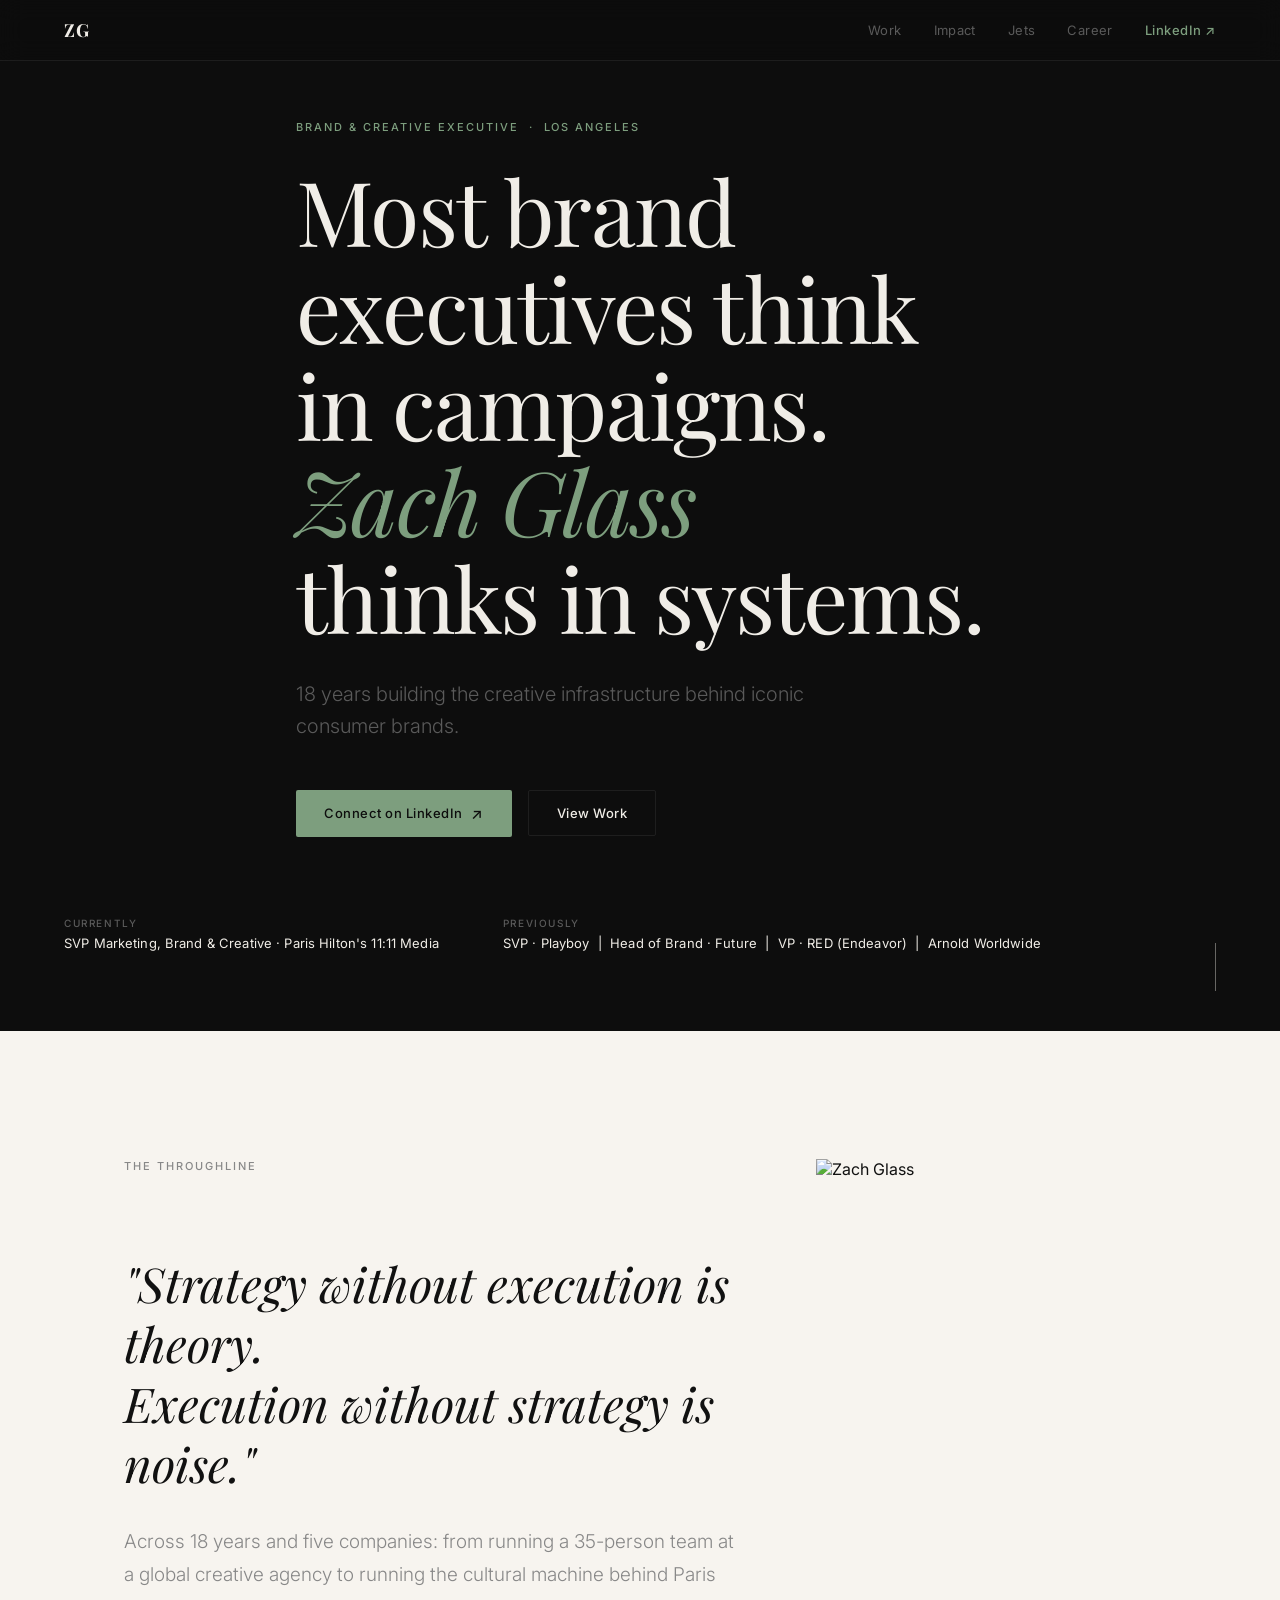
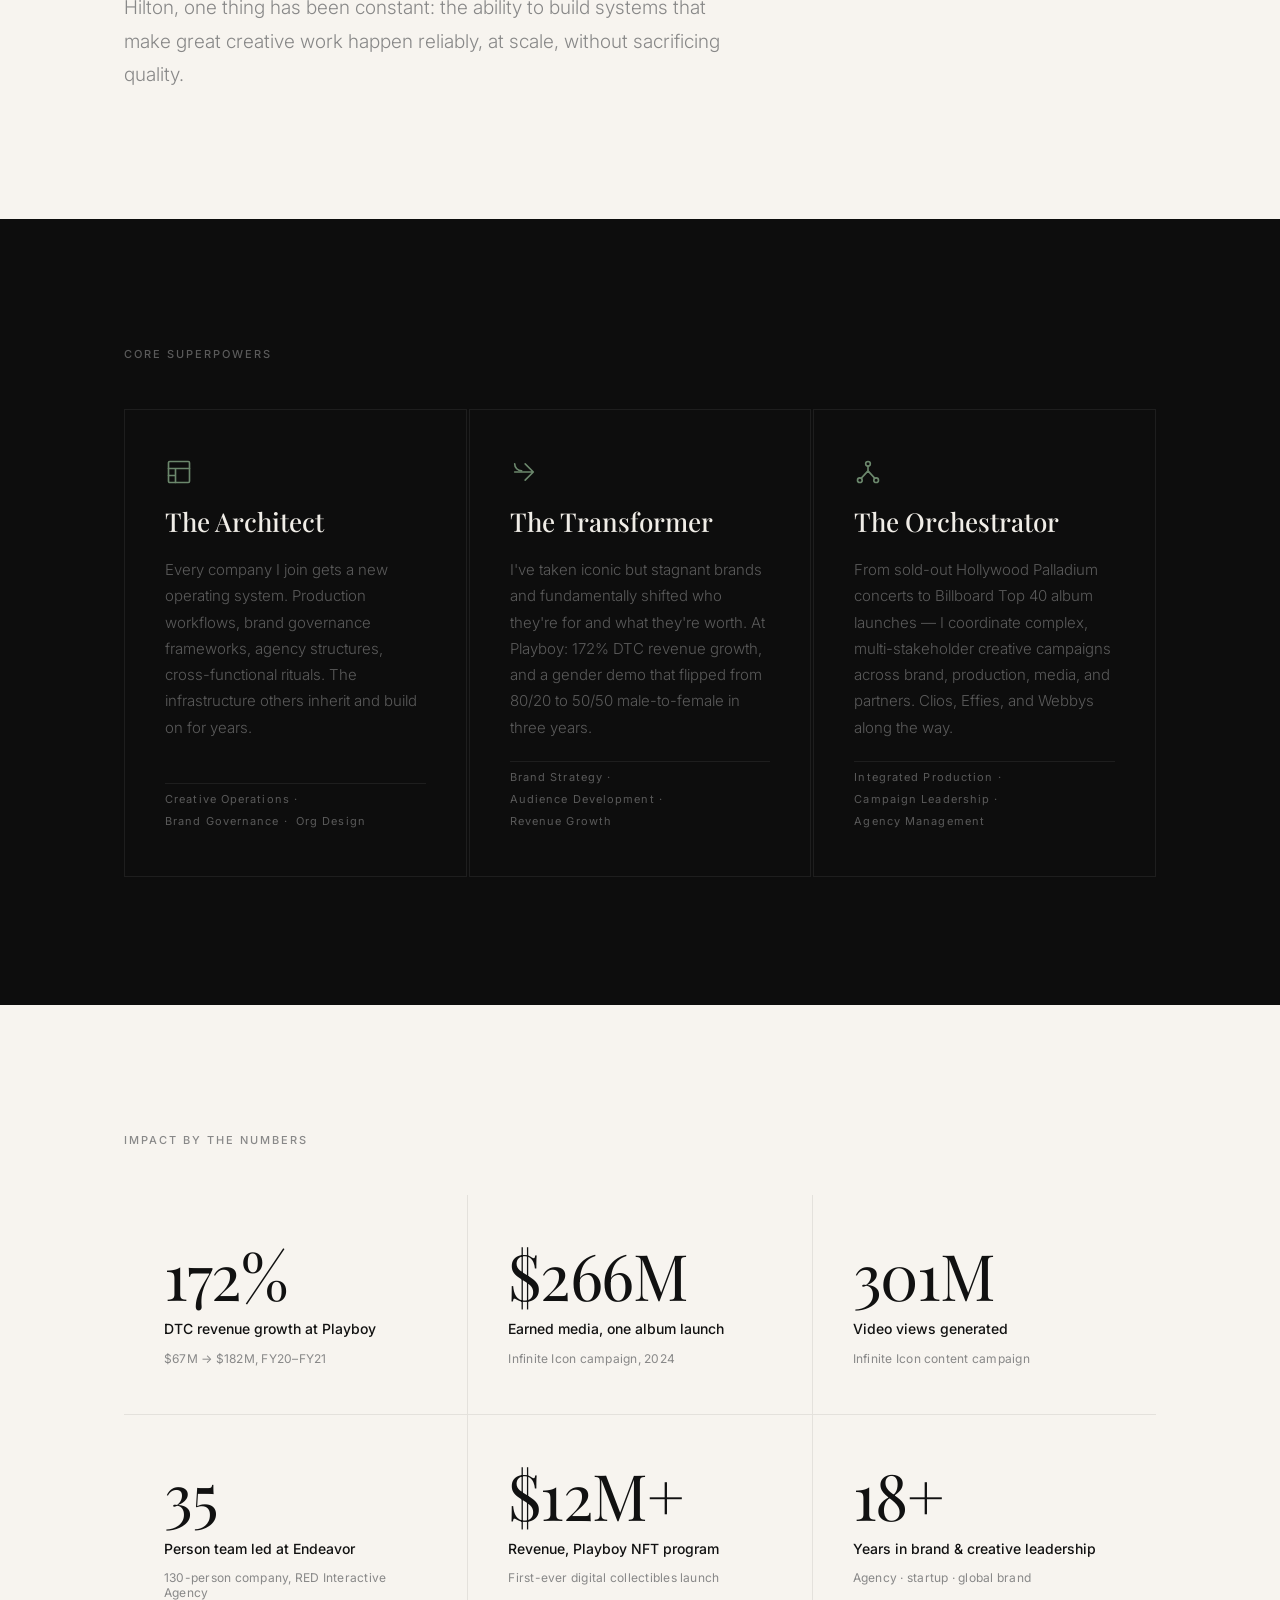
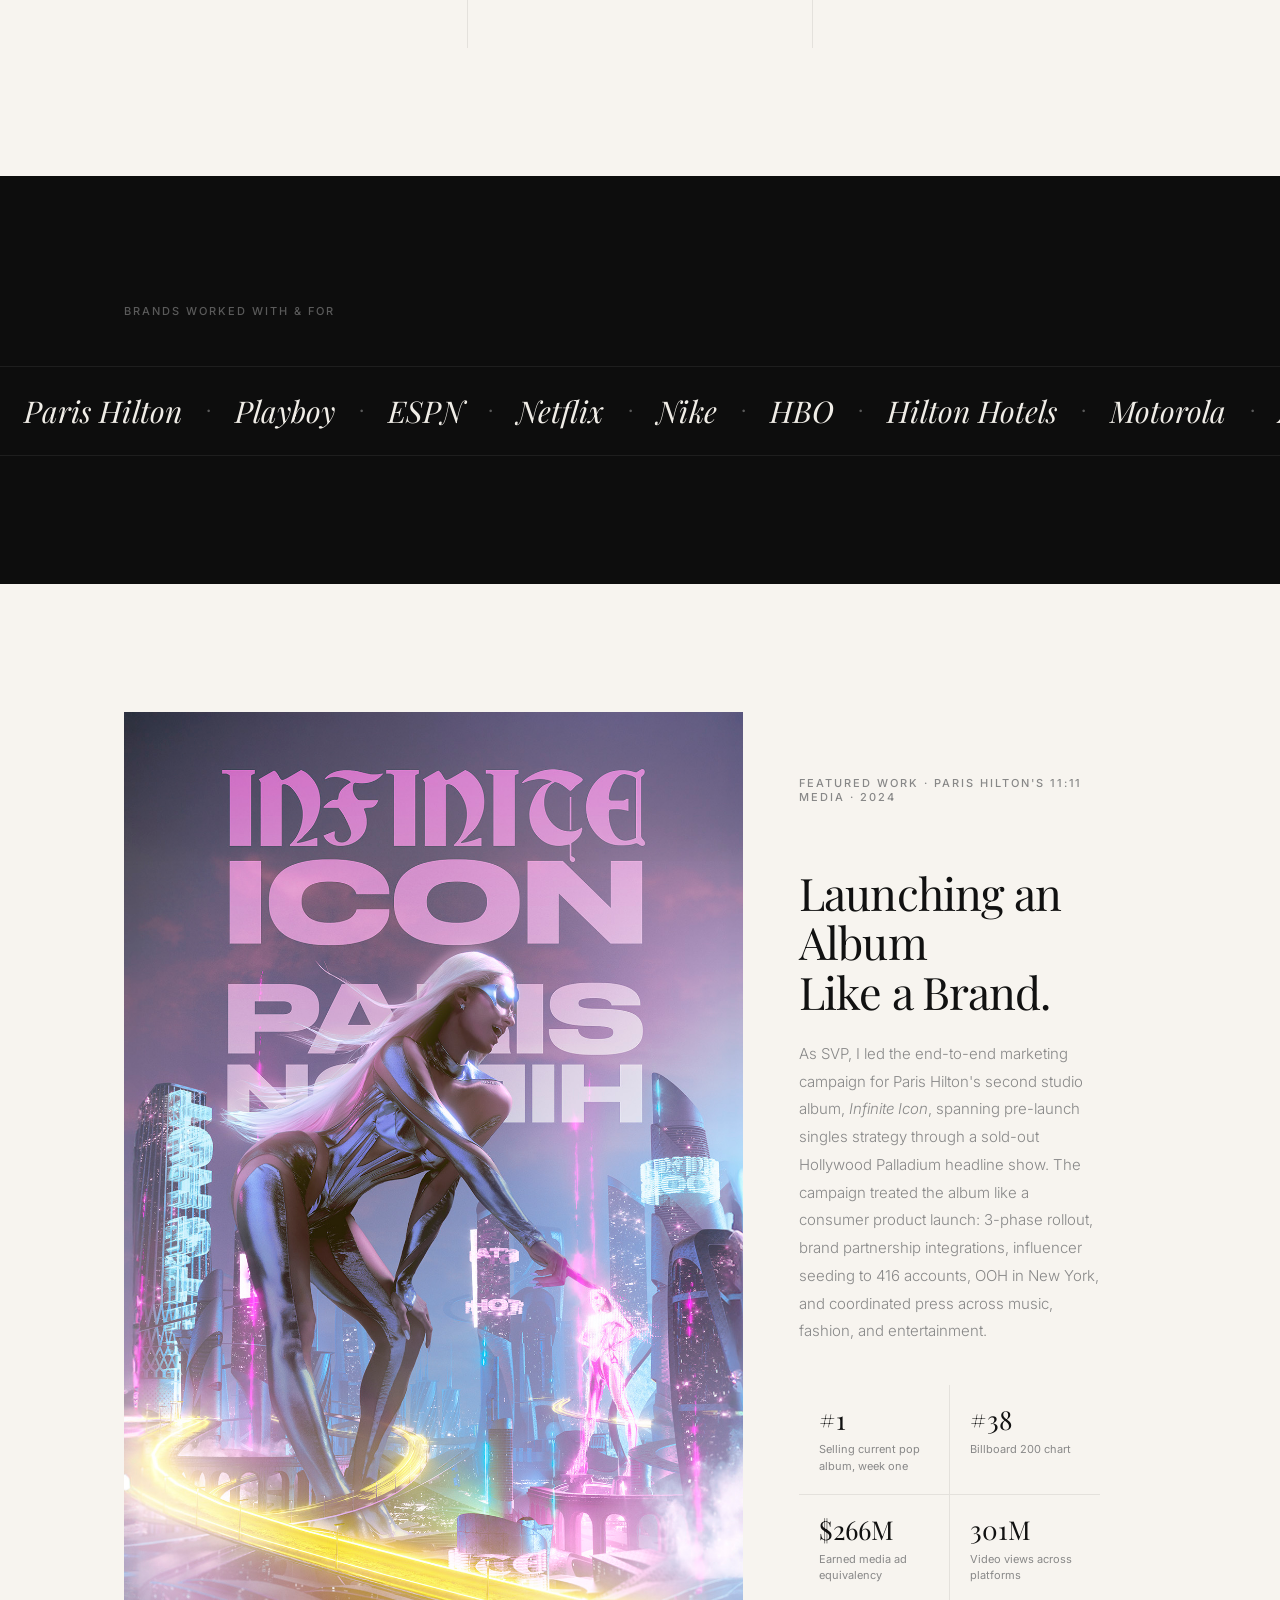
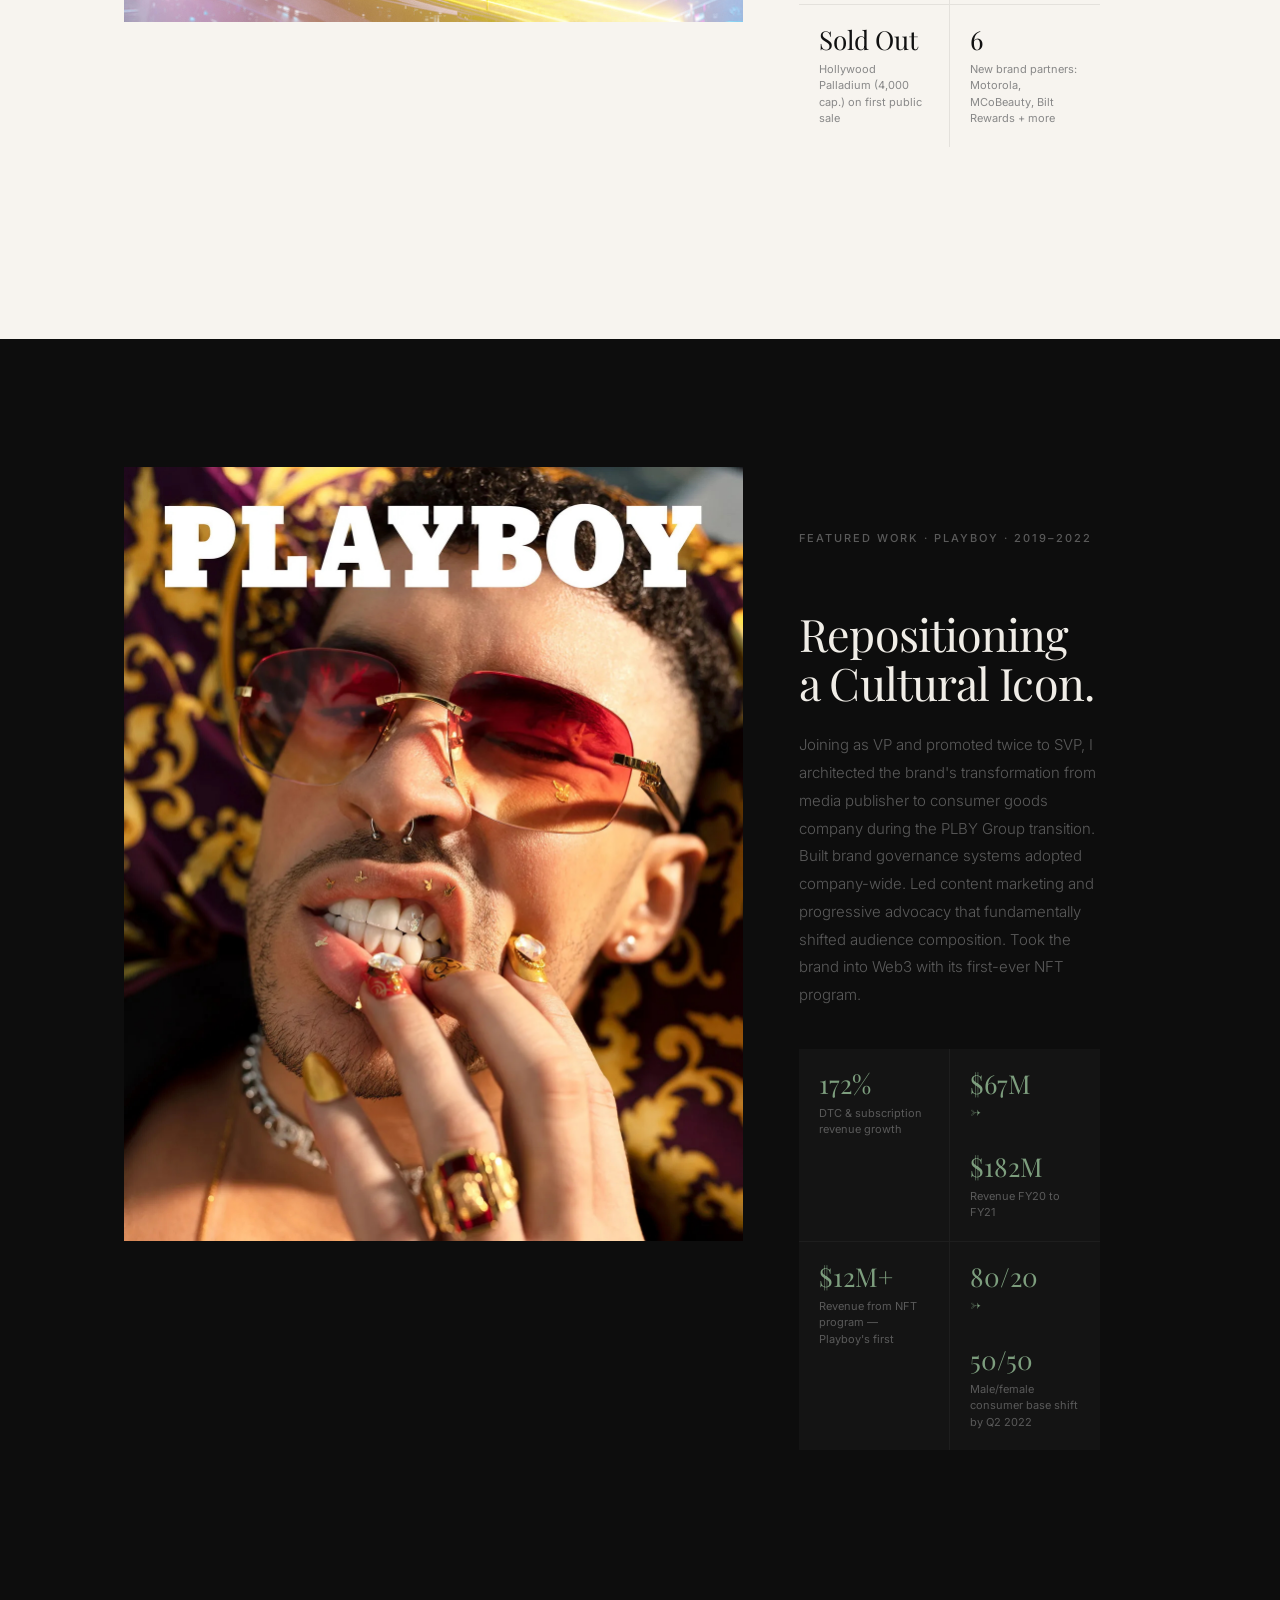
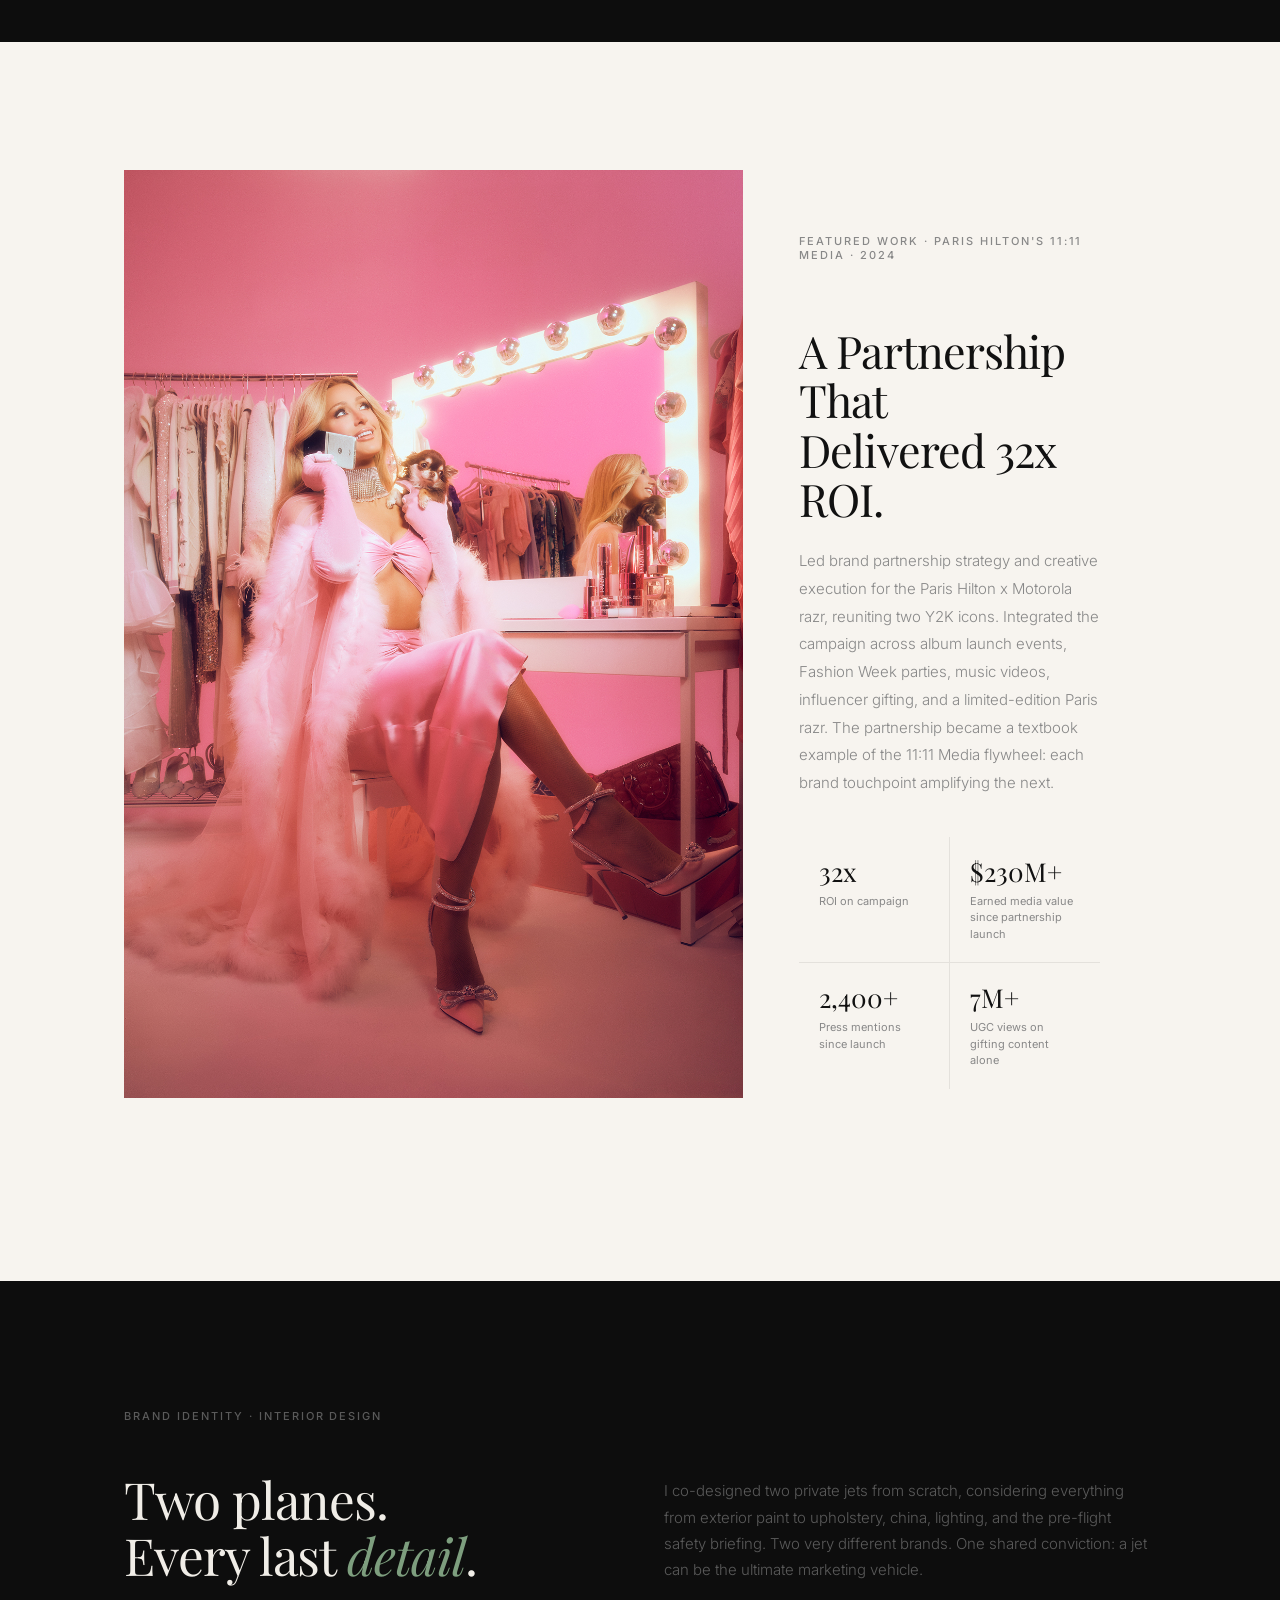
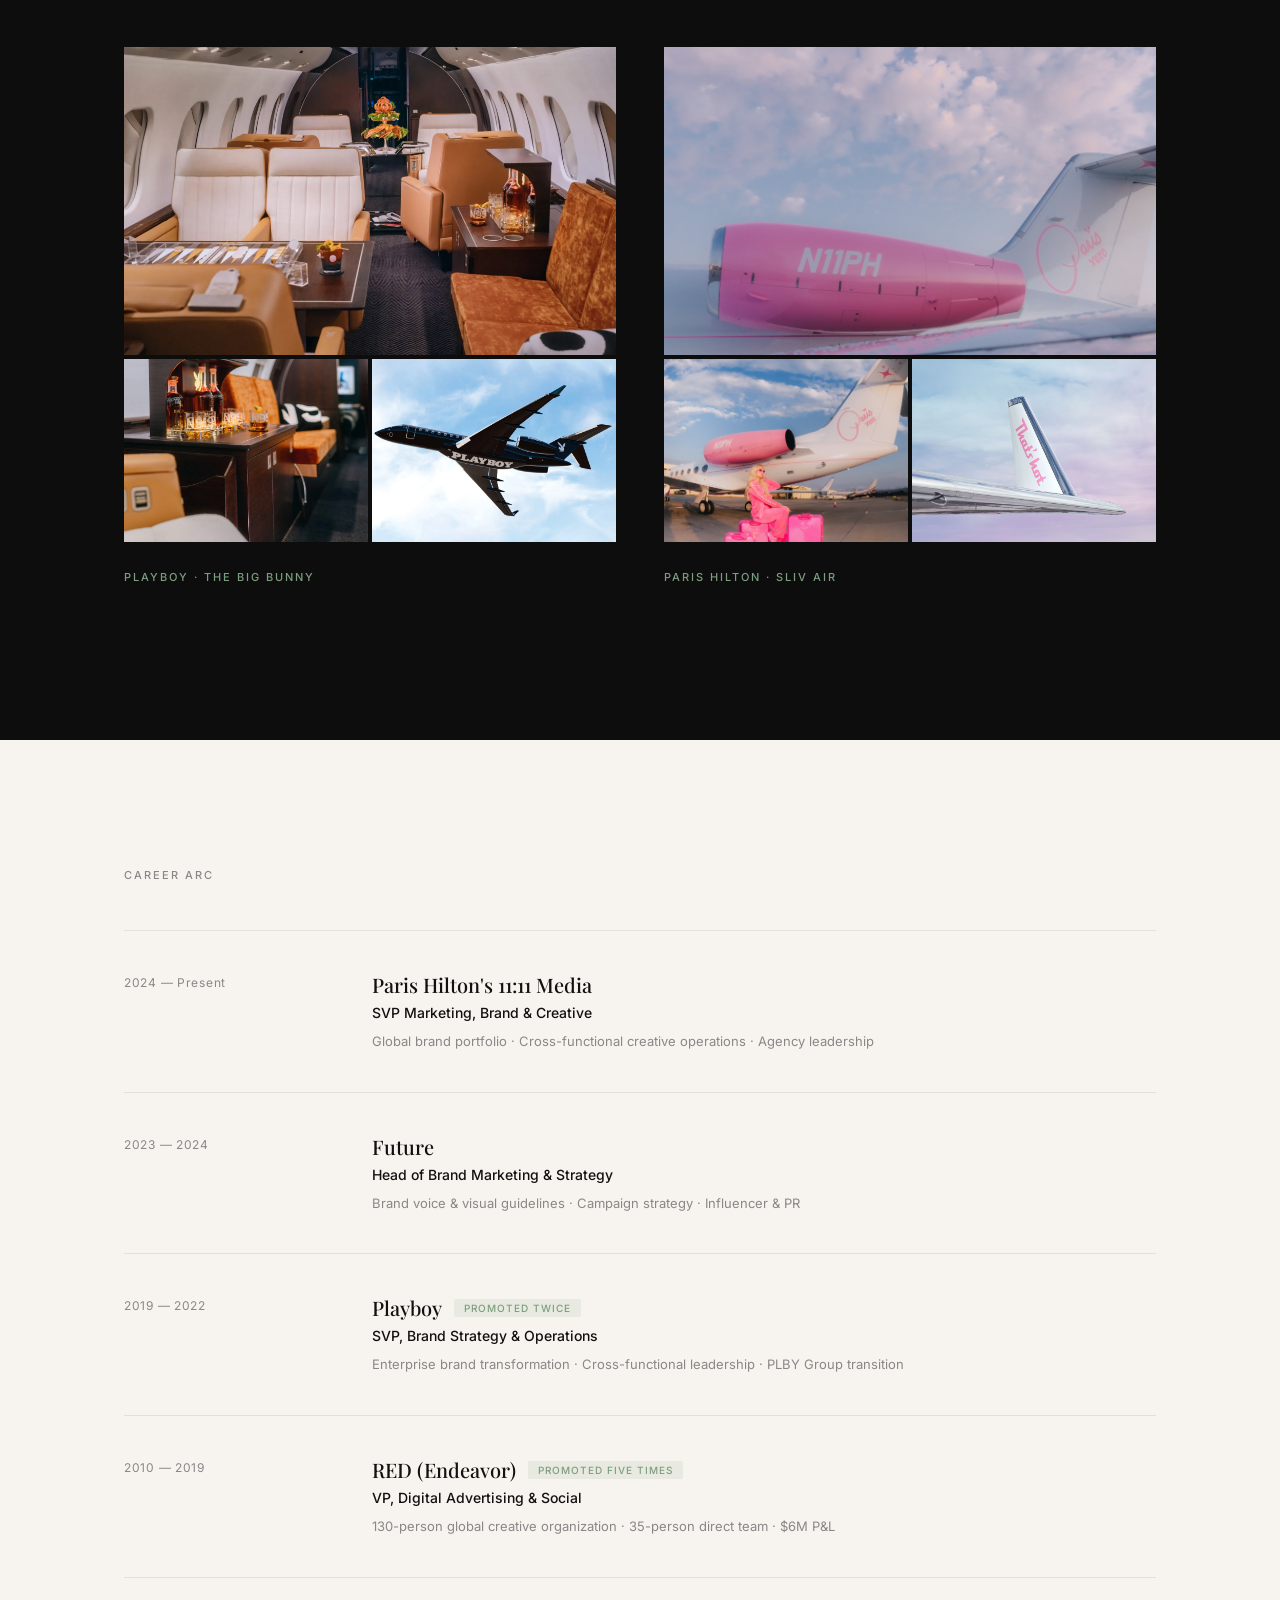
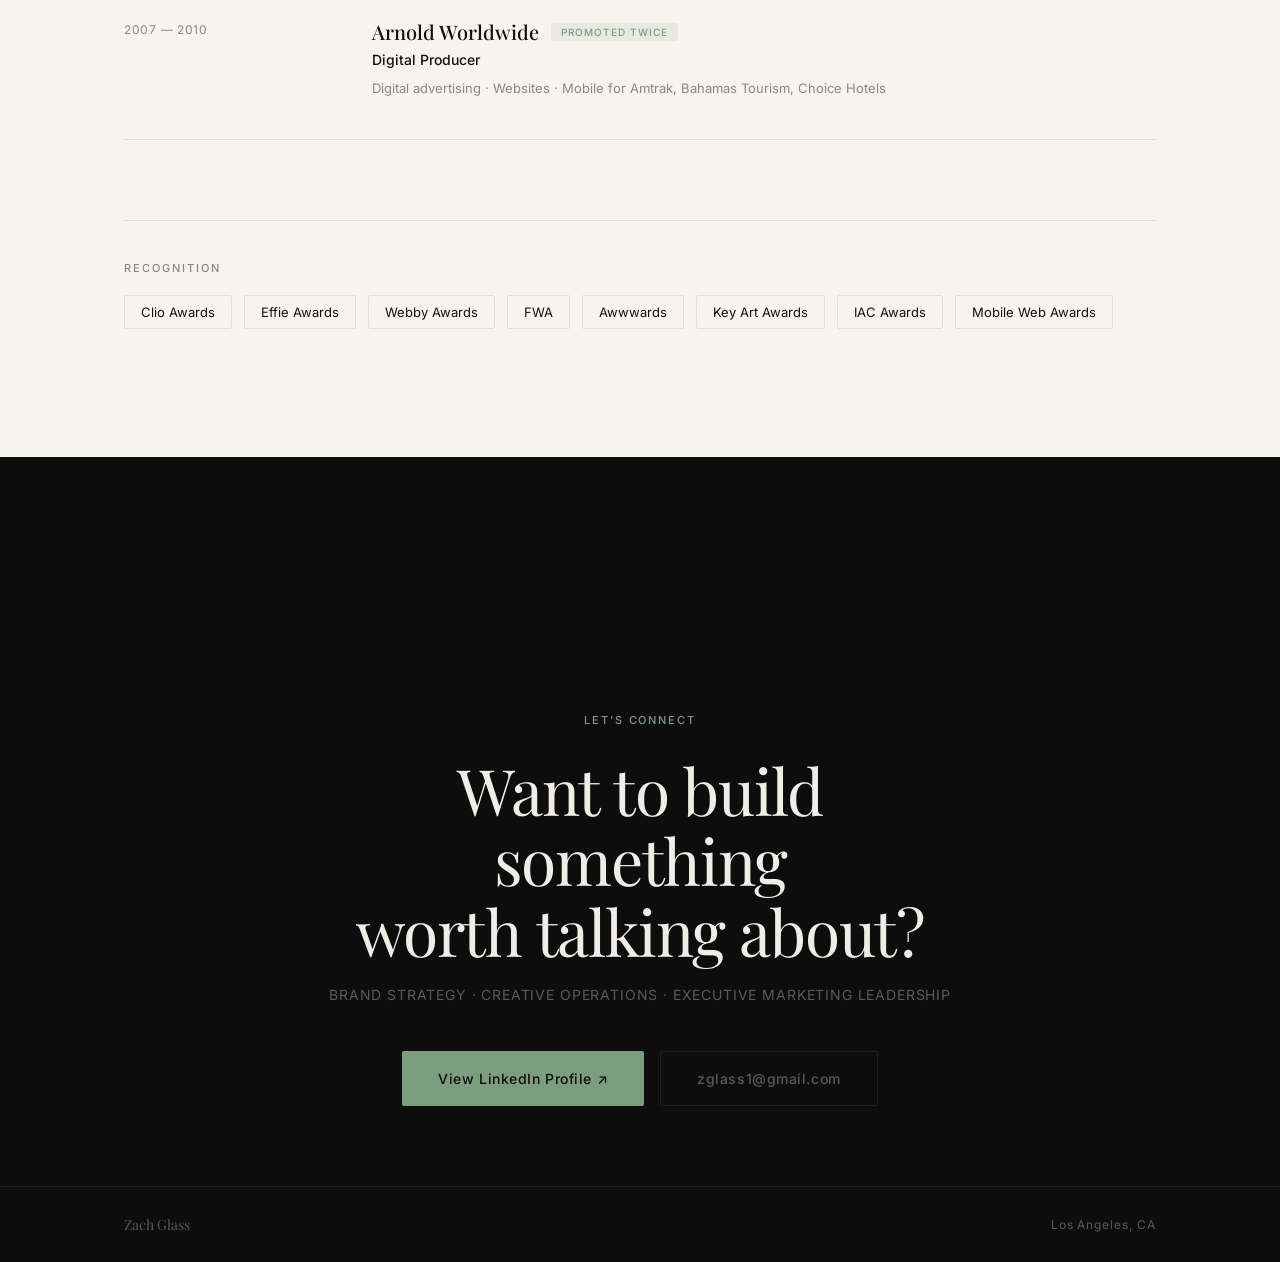
==== commit 0612a6f9: "Widen case study text columns, remove superpower numbers" ====
--- a/index.html
+++ b/index.html
@@ -93,8 +93,7 @@
 
           <div class="pillar reveal">
             <svg class="pillar-icon" width="28" height="28" viewBox="0 0 24 24" fill="none" stroke="currentColor" stroke-width="1.4" stroke-linecap="round" stroke-linejoin="round"><rect x="3" y="3" width="18" height="18" rx="1"/><path d="M3 9h18M9 9v12M3 15h6"/></svg>
-            <span class="pillar-num">01</span>
-            <h3 class="pillar-title">The Architect</h3>
+<h3 class="pillar-title">The Architect</h3>
             <p class="pillar-body">
               Every company I join gets a new operating system. Production workflows, brand governance frameworks, agency structures, cross-functional rituals. The infrastructure others inherit and build on for years.
             </p>
@@ -107,7 +106,6 @@
 
           <div class="pillar reveal">
             <svg class="pillar-icon" width="28" height="28" viewBox="0 0 24 24" fill="none" stroke="currentColor" stroke-width="1.4" stroke-linecap="round" stroke-linejoin="round"><path d="M4 12h16M13 5l7 7-7 7"/><path d="M4 5c0 3.314 2.686 6 6 6"/></svg>
-            <span class="pillar-num">02</span>
             <h3 class="pillar-title">The Transformer</h3>
             <p class="pillar-body">
               I've taken iconic but stagnant brands and fundamentally shifted who they're for and what they're worth. At Playboy: 172% DTC revenue growth, and a gender demo that flipped from 80/20 to 50/50 male-to-female in three years.
@@ -121,7 +119,6 @@
 
           <div class="pillar reveal">
             <svg class="pillar-icon" width="28" height="28" viewBox="0 0 24 24" fill="none" stroke="currentColor" stroke-width="1.4" stroke-linecap="round" stroke-linejoin="round"><circle cx="12" cy="5" r="2"/><circle cx="5" cy="19" r="2"/><circle cx="19" cy="19" r="2"/><path d="M12 7v4M12 11l-5.5 6M12 11l5.5 6"/></svg>
-            <span class="pillar-num">03</span>
             <h3 class="pillar-title">The Orchestrator</h3>
             <p class="pillar-body">
               From sold-out Hollywood Palladium concerts to Billboard Top 40 album launches — I coordinate complex, multi-stakeholder creative campaigns across brand, production, media, and partners. Clios, Effies, and Webbys along the way.
--- a/style.css
+++ b/style.css
@@ -612,7 +612,7 @@
 ──────────────────────────────── */
 .case-study-visual {
   display: grid;
-  grid-template-columns: 3fr 1fr;
+  grid-template-columns: 3fr 2fr;
   gap: 0;
   align-items: start;
 }
@@ -622,7 +622,7 @@
 }
 
 .case-study-visual--img-wide {
-  grid-template-columns: 1fr 3fr;
+  grid-template-columns: 2fr 3fr;
 }
 
 .case-study-visual--reverse > * {
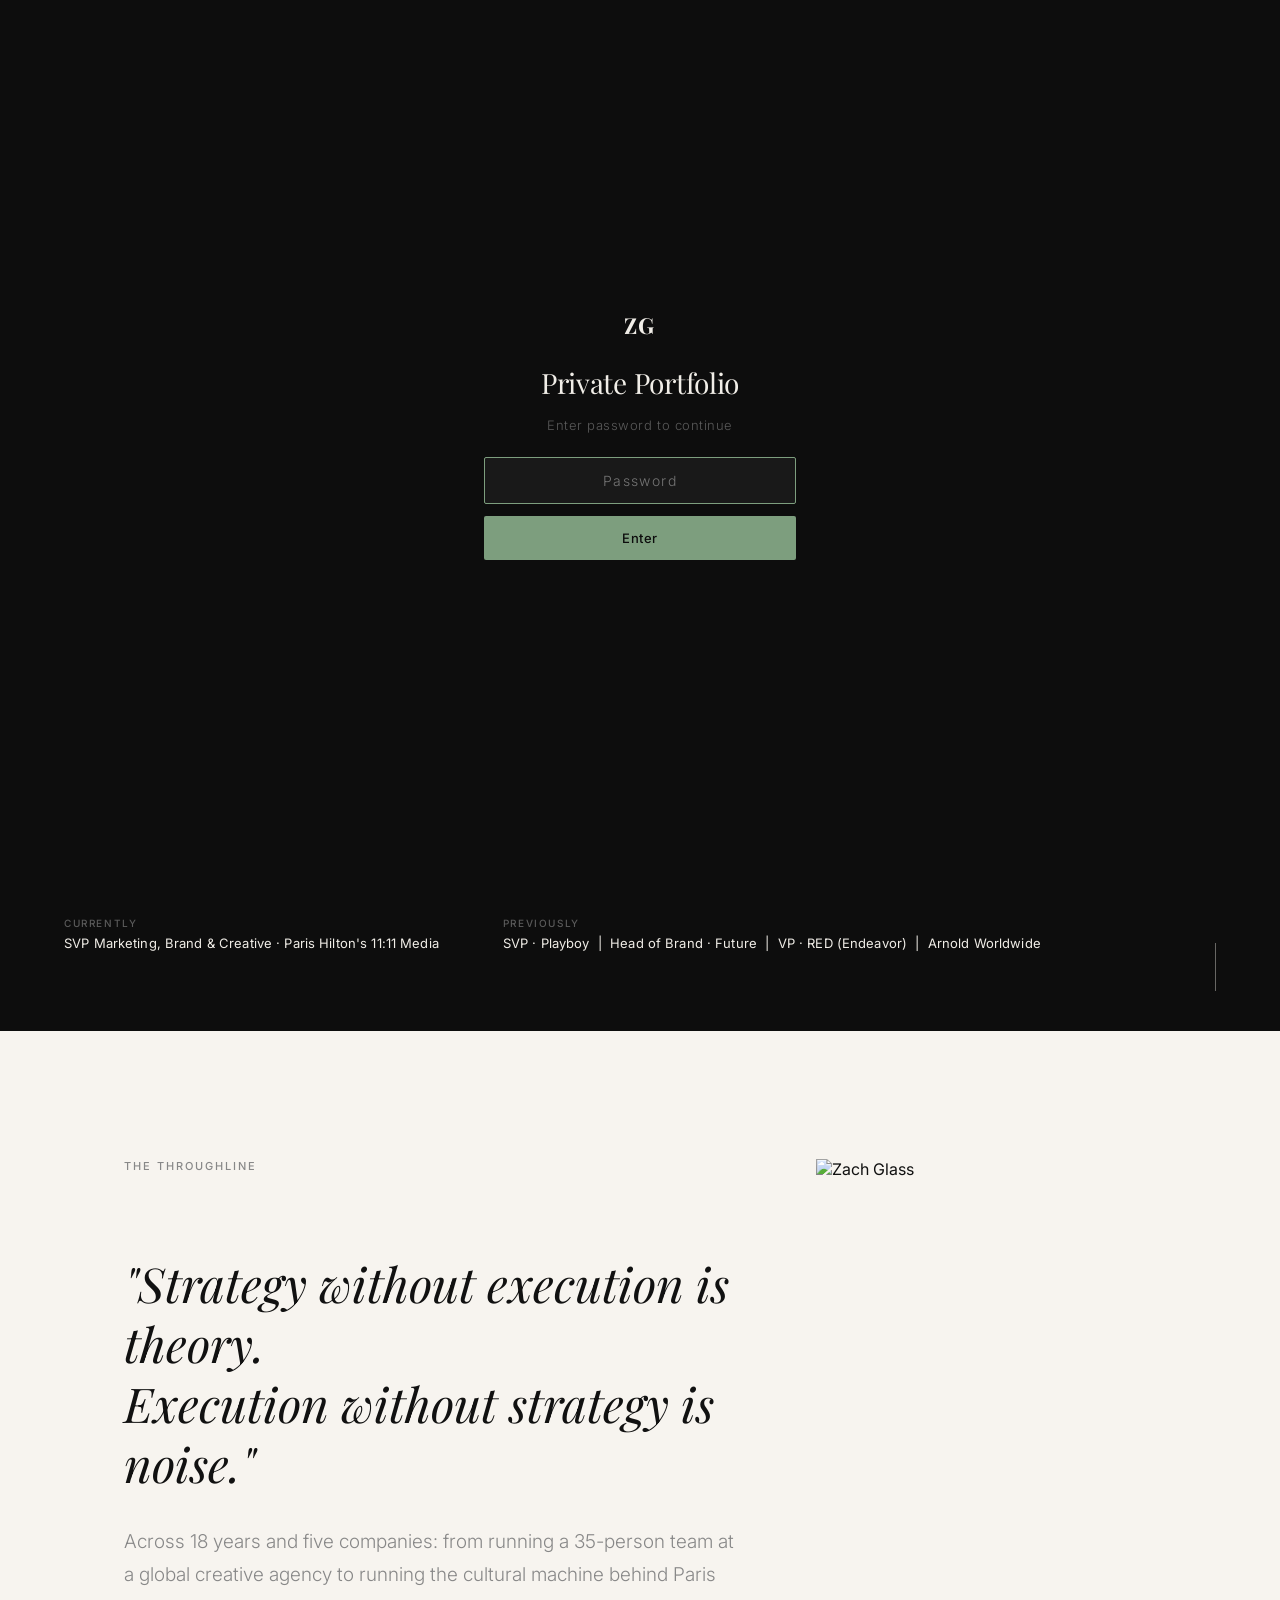
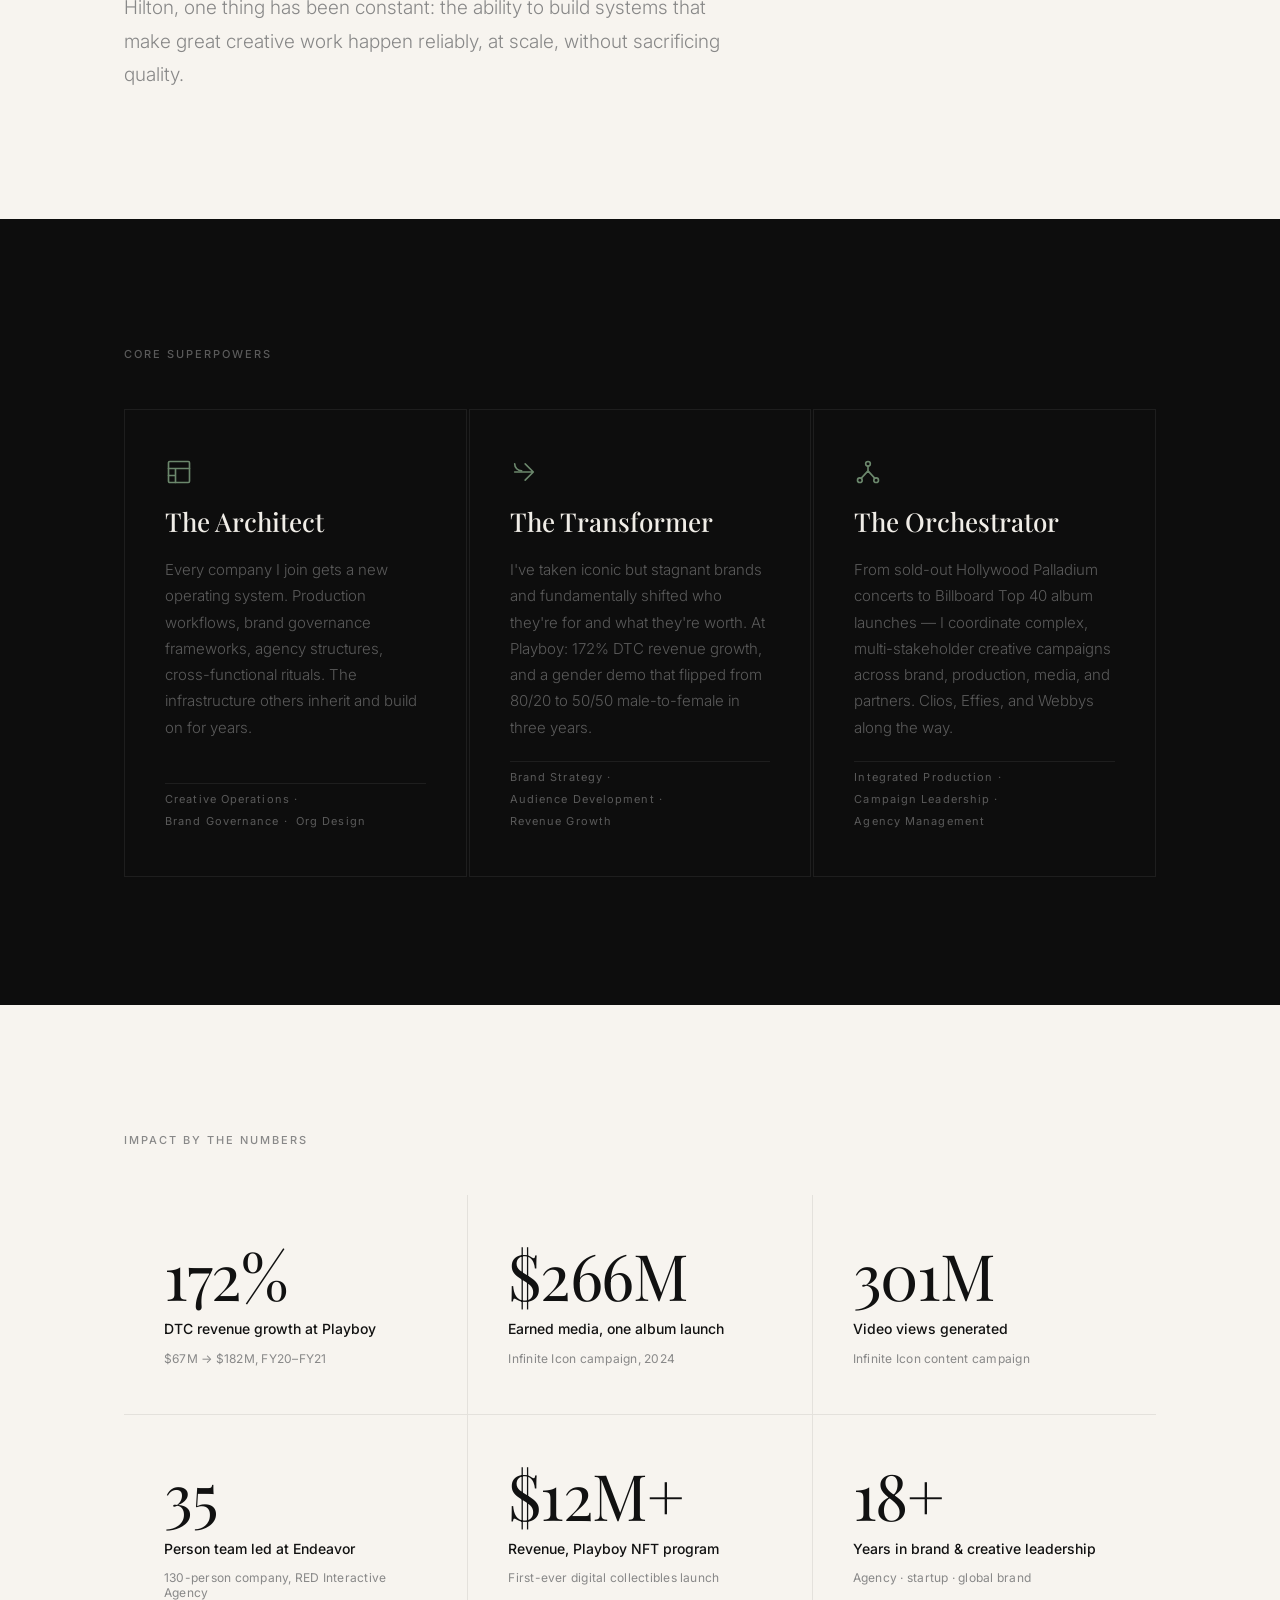
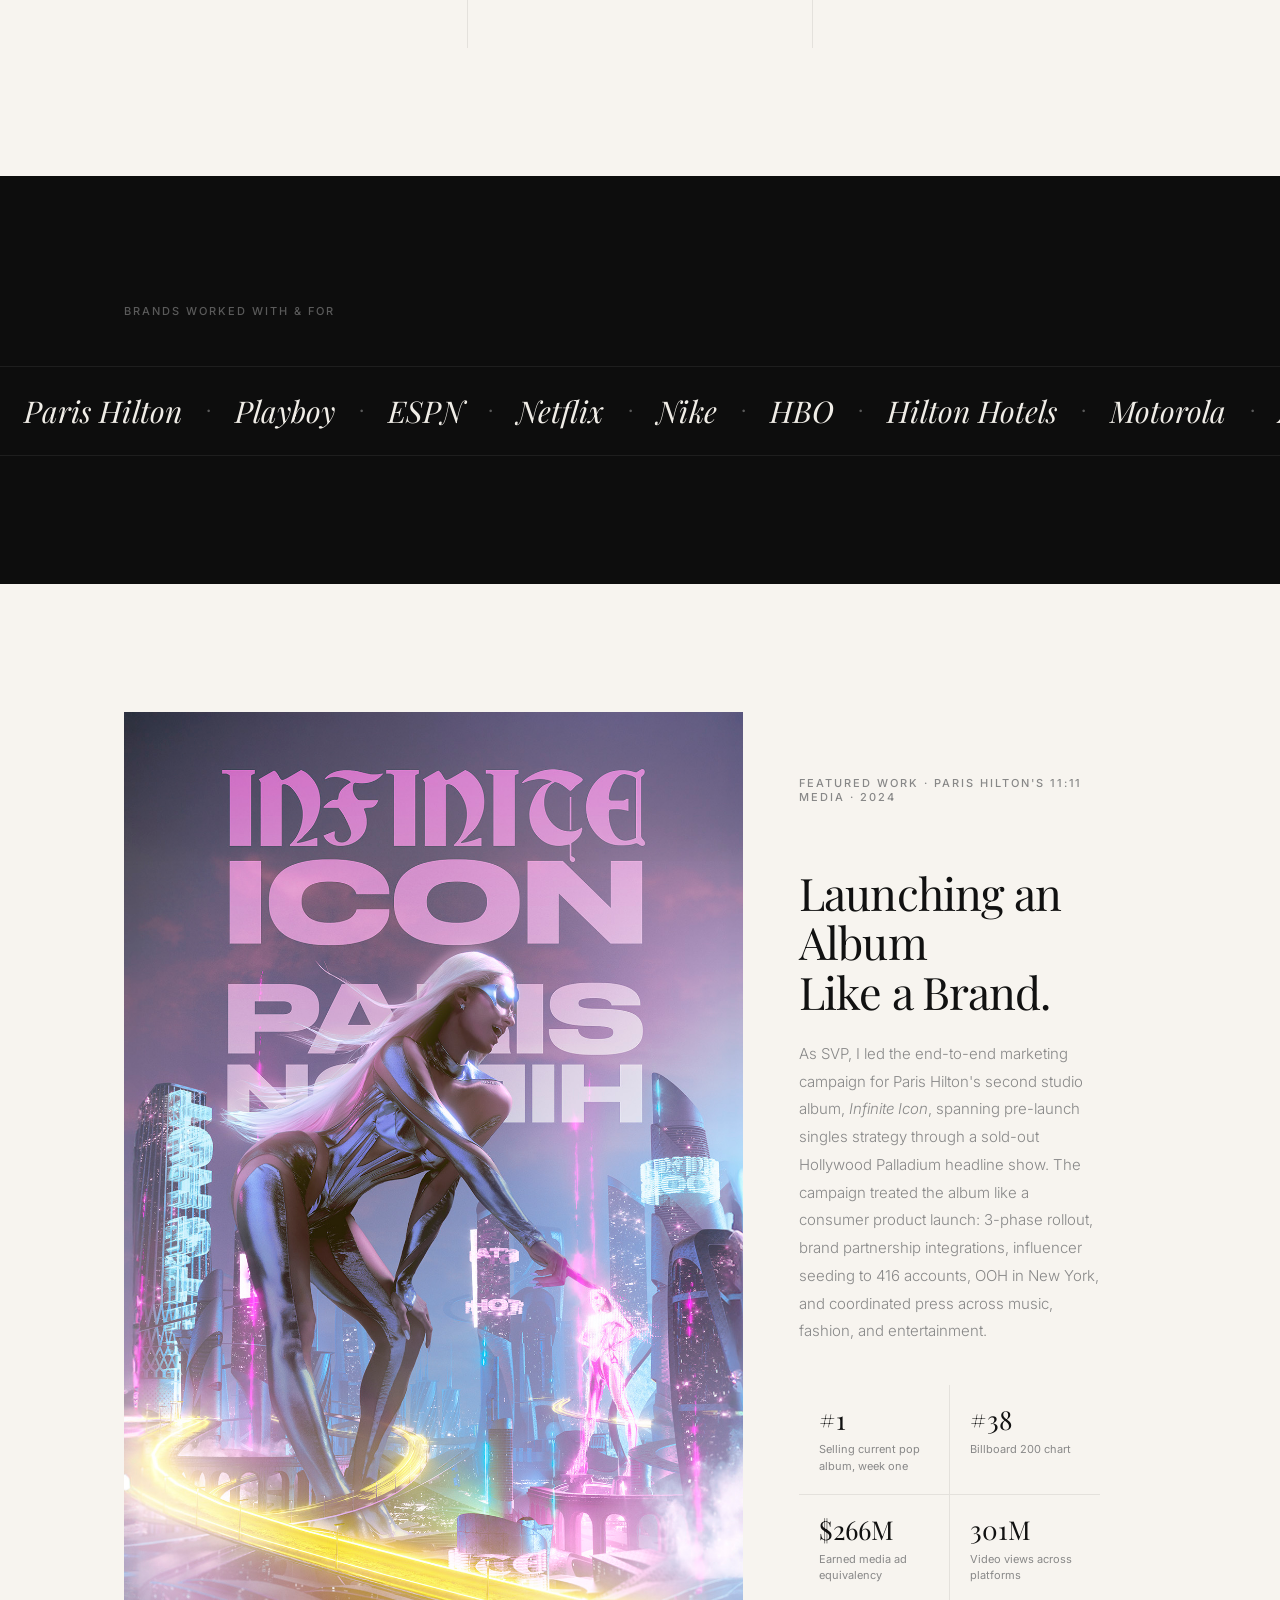
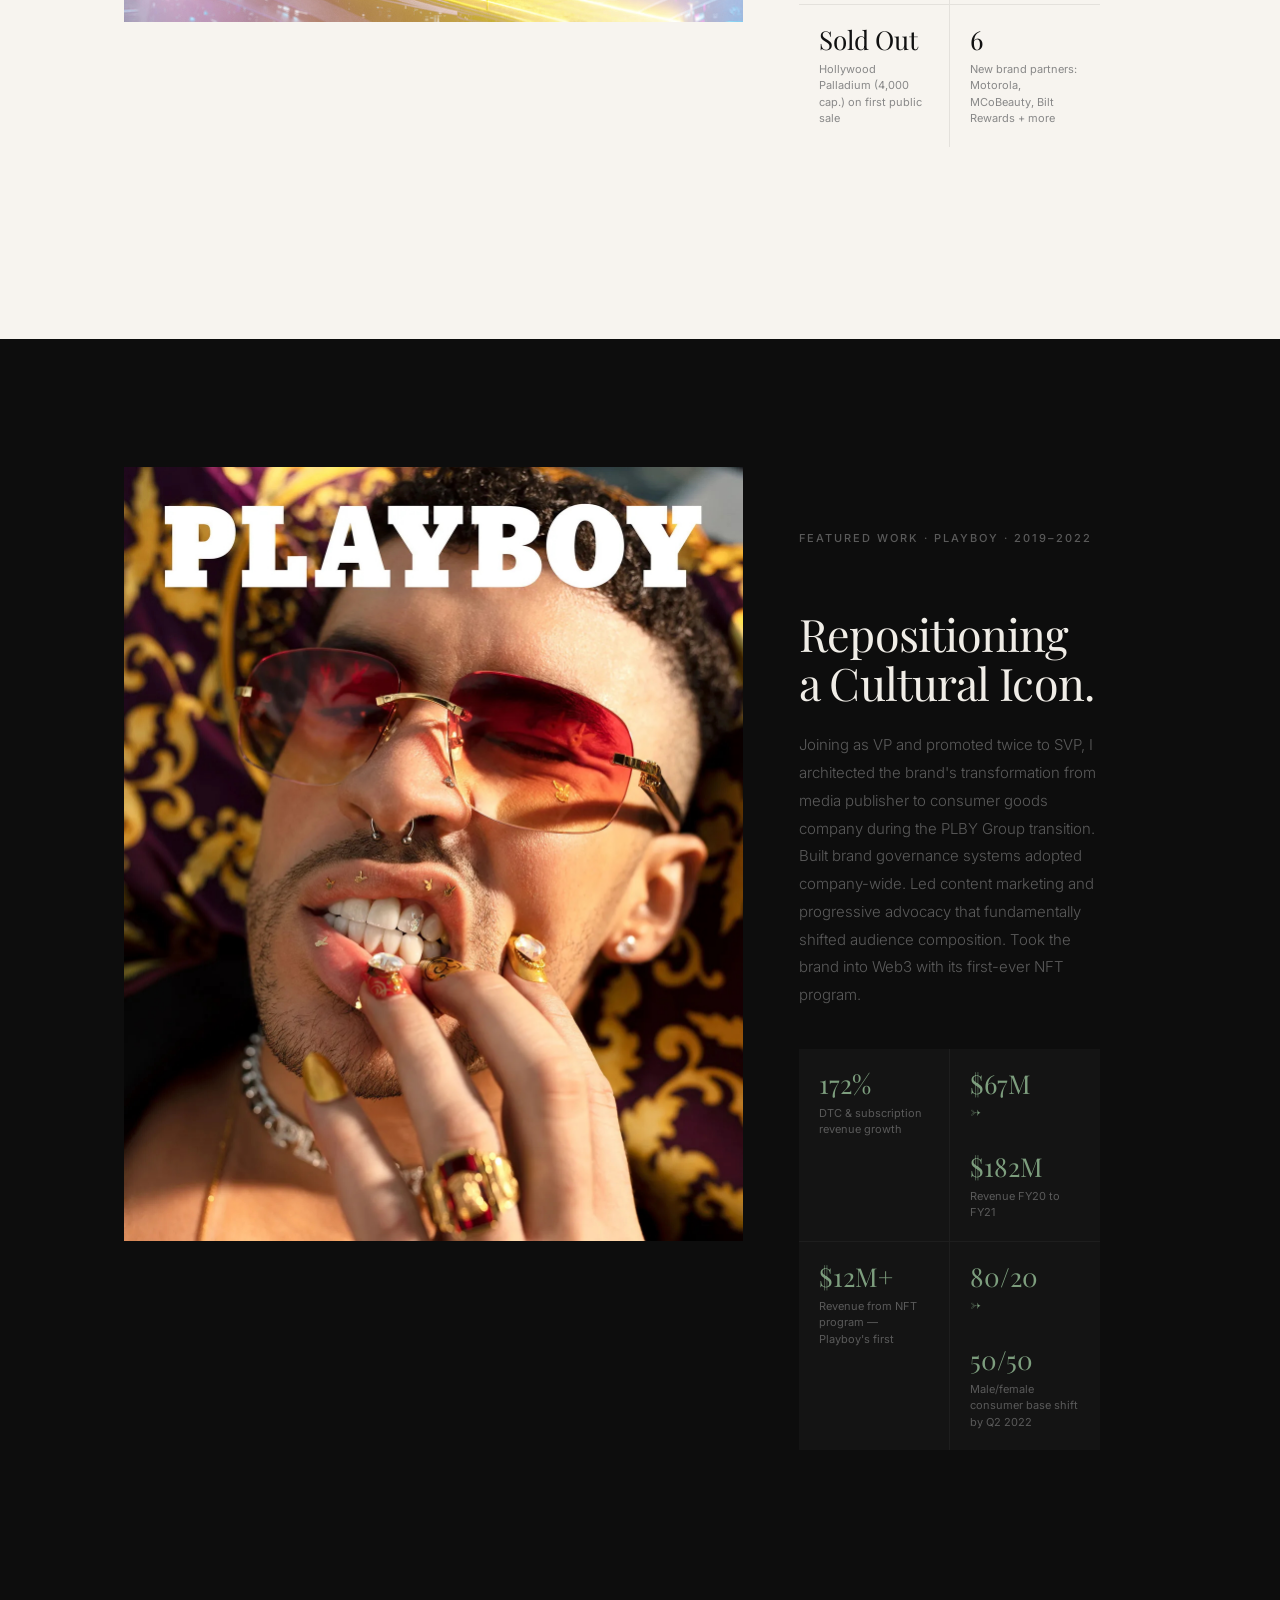
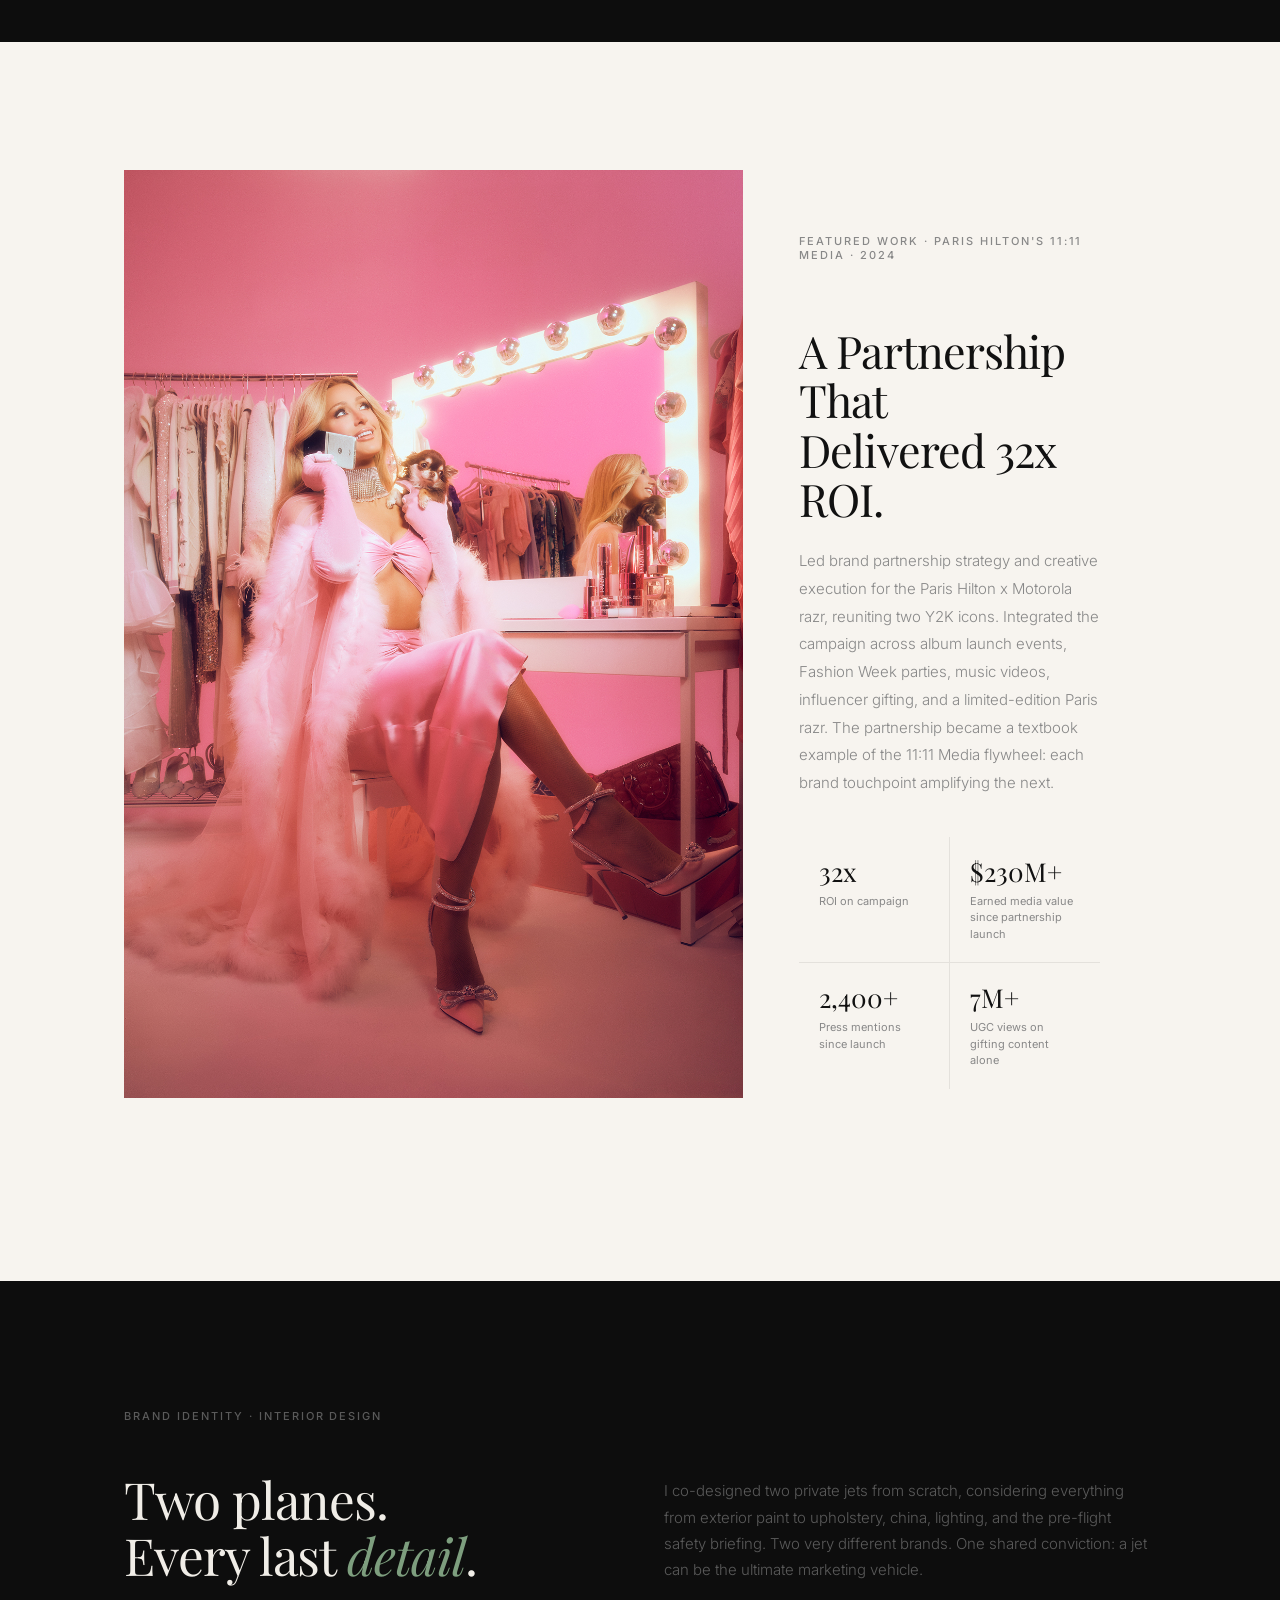
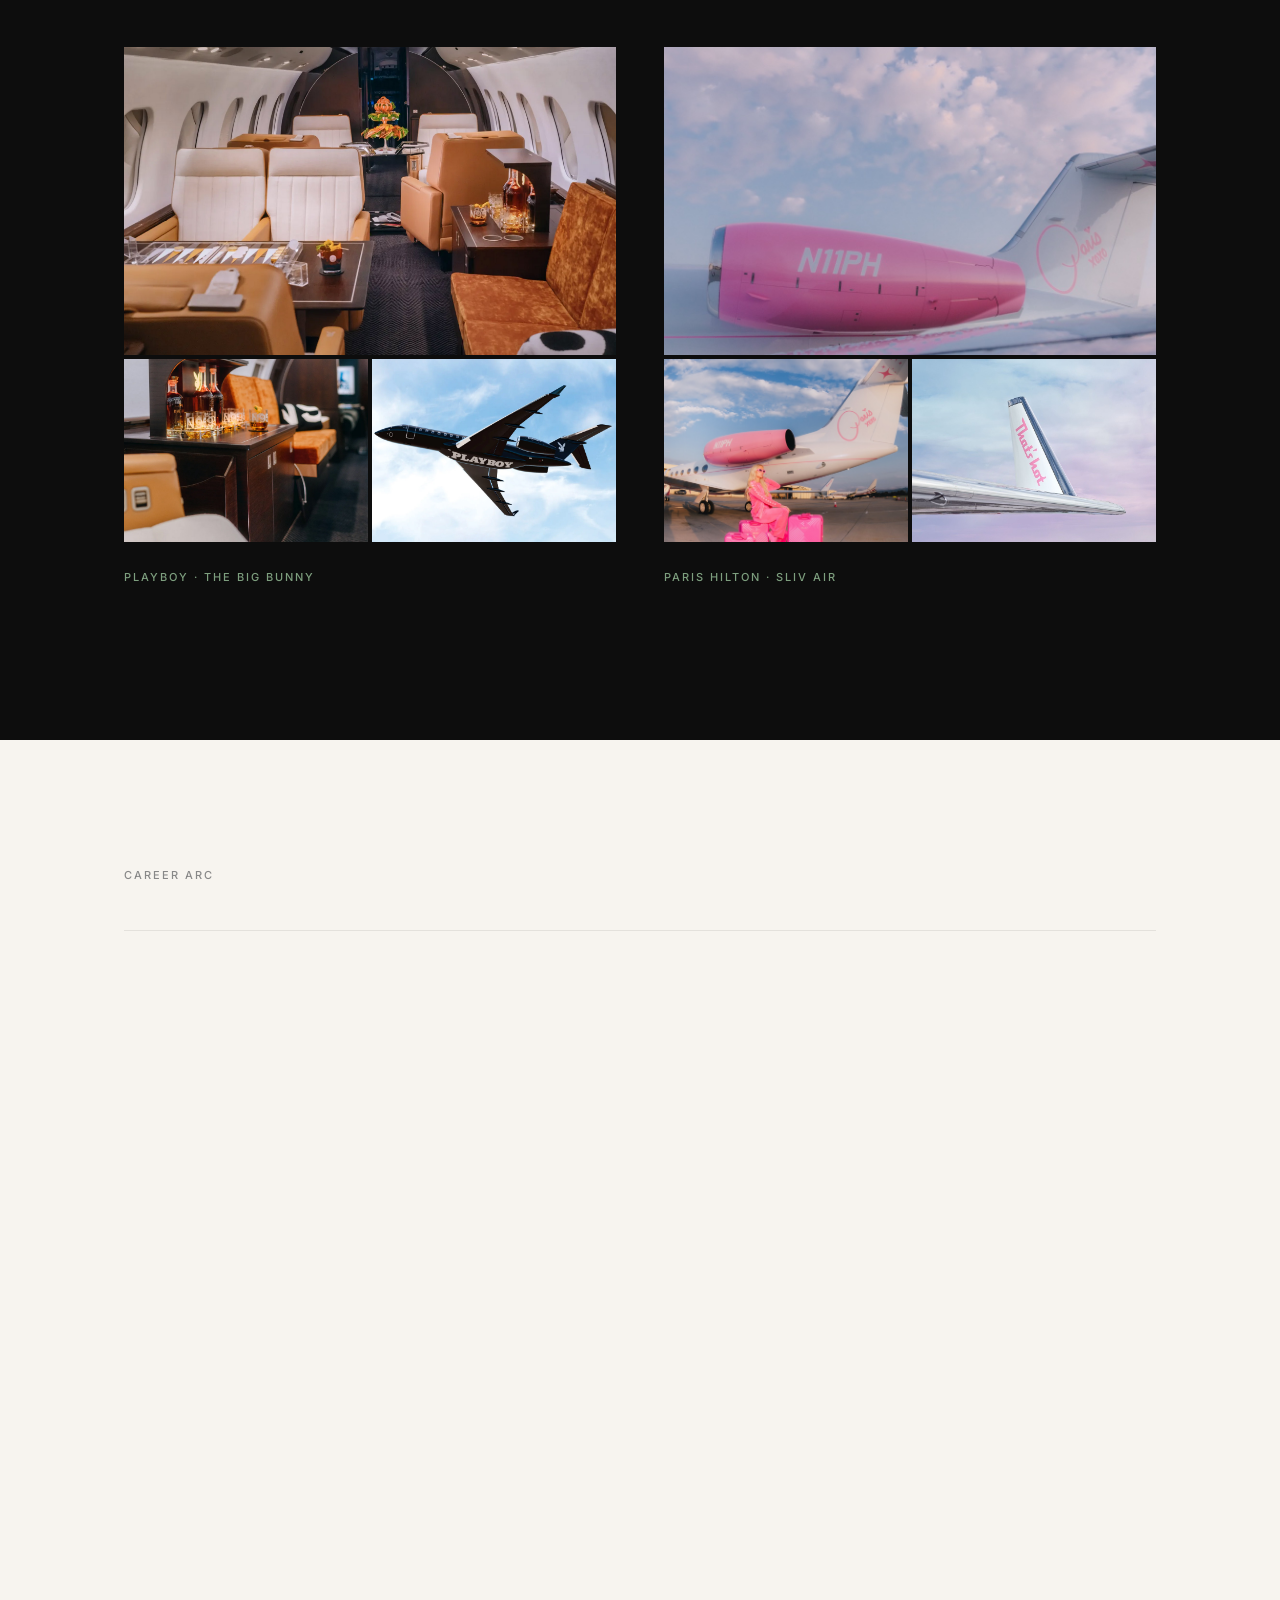
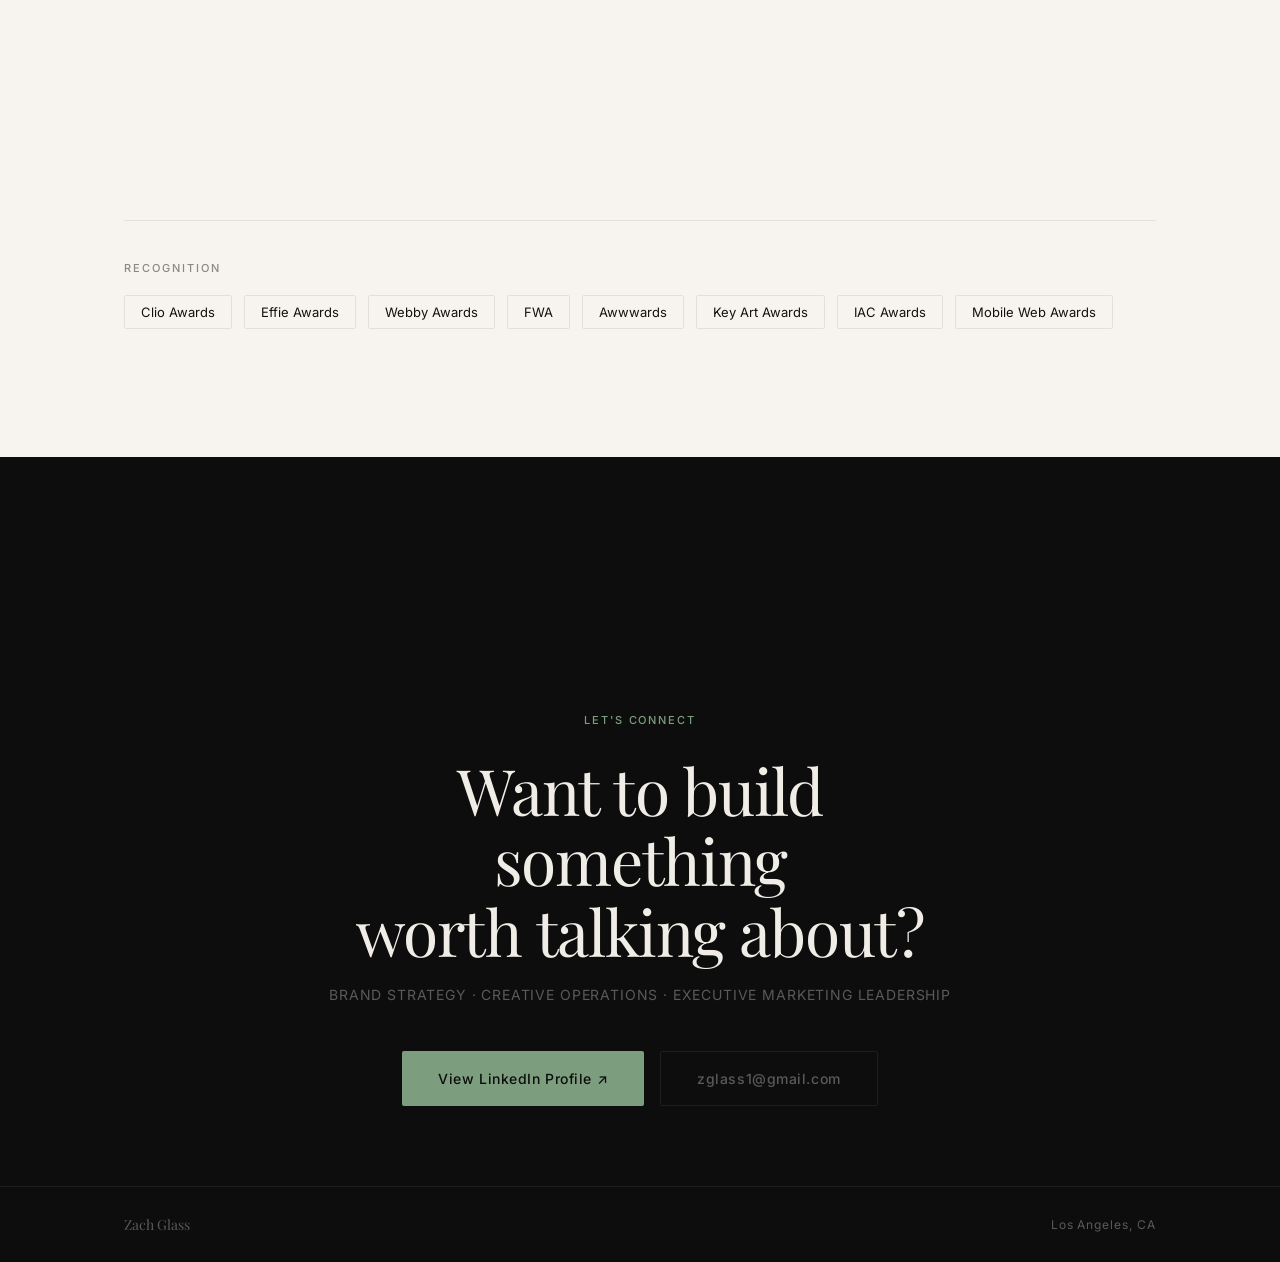
==== commit c4cfff59: "Add password gate (password: glass)" ====
--- a/index.html
+++ b/index.html
@@ -11,6 +11,43 @@
   <link rel="stylesheet" href="style.css" />
 </head>
 <body>
+
+  <!-- PASSWORD GATE -->
+  <div id="password-gate">
+    <div class="gate-inner">
+      <p class="gate-logo">ZG</p>
+      <h2 class="gate-title">Private Portfolio</h2>
+      <p class="gate-sub">Enter password to continue</p>
+      <form class="gate-form" onsubmit="checkPassword(event)">
+        <input id="gate-input" class="gate-input" type="password" placeholder="Password" autocomplete="off" autofocus />
+        <button class="btn btn--primary gate-btn" type="submit">Enter</button>
+      </form>
+      <p class="gate-error" id="gate-error">Incorrect password</p>
+    </div>
+  </div>
+
+  <script>
+    (function() {
+      if (sessionStorage.getItem('zg-auth') === 'true') {
+        document.getElementById('password-gate').style.display = 'none';
+      }
+    })();
+    function checkPassword(e) {
+      e.preventDefault();
+      const val = document.getElementById('gate-input').value;
+      if (val === 'glass') {
+        sessionStorage.setItem('zg-auth', 'true');
+        const gate = document.getElementById('password-gate');
+        gate.style.opacity = '0';
+        gate.style.transition = 'opacity 0.4s ease';
+        setTimeout(() => gate.style.display = 'none', 400);
+      } else {
+        document.getElementById('gate-error').style.opacity = '1';
+        document.getElementById('gate-input').value = '';
+        document.getElementById('gate-input').focus();
+      }
+    }
+  </script>
 
   <!-- NAV -->
   <nav class="nav" id="nav">
--- a/style.css
+++ b/style.css
@@ -1,6 +1,92 @@
 /* ─────────────────────────────────────────
    ZACH GLASS — PORTFOLIO
    ───────────────────────────────────────── */
+
+/* ── Password Gate ── */
+#password-gate {
+  position: fixed;
+  inset: 0;
+  z-index: 9999;
+  background: var(--dark, #0d0d0d);
+  display: flex;
+  align-items: center;
+  justify-content: center;
+}
+
+.gate-inner {
+  display: flex;
+  flex-direction: column;
+  align-items: center;
+  gap: 16px;
+  width: 100%;
+  max-width: 360px;
+  padding: 0 24px;
+  text-align: center;
+}
+
+.gate-logo {
+  font-family: 'Playfair Display', Georgia, serif;
+  font-size: 22px;
+  font-weight: 700;
+  color: #f0ede7;
+  letter-spacing: 0.06em;
+  margin-bottom: 8px;
+}
+
+.gate-title {
+  font-family: 'Playfair Display', Georgia, serif;
+  font-size: 28px;
+  font-weight: 400;
+  color: #f0ede7;
+  letter-spacing: -0.01em;
+}
+
+.gate-sub {
+  font-size: 13px;
+  font-weight: 300;
+  color: #5a5a5a;
+  letter-spacing: 0.04em;
+}
+
+.gate-form {
+  display: flex;
+  flex-direction: column;
+  gap: 12px;
+  width: 100%;
+  margin-top: 8px;
+}
+
+.gate-input {
+  width: 100%;
+  padding: 14px 18px;
+  background: rgba(255,255,255,0.05);
+  border: 1px solid rgba(255,255,255,0.1);
+  border-radius: 2px;
+  color: #f0ede7;
+  font-family: 'Inter', sans-serif;
+  font-size: 14px;
+  font-weight: 300;
+  letter-spacing: 0.1em;
+  outline: none;
+  transition: border-color 0.2s;
+  text-align: center;
+}
+
+.gate-input:focus {
+  border-color: #7d9e7e;
+}
+
+.gate-btn {
+  width: 100%;
+}
+
+.gate-error {
+  font-size: 12px;
+  color: #c97c7c;
+  letter-spacing: 0.06em;
+  opacity: 0;
+  transition: opacity 0.2s;
+}
 
 /* ── Reset ── */
 *, *::before, *::after {
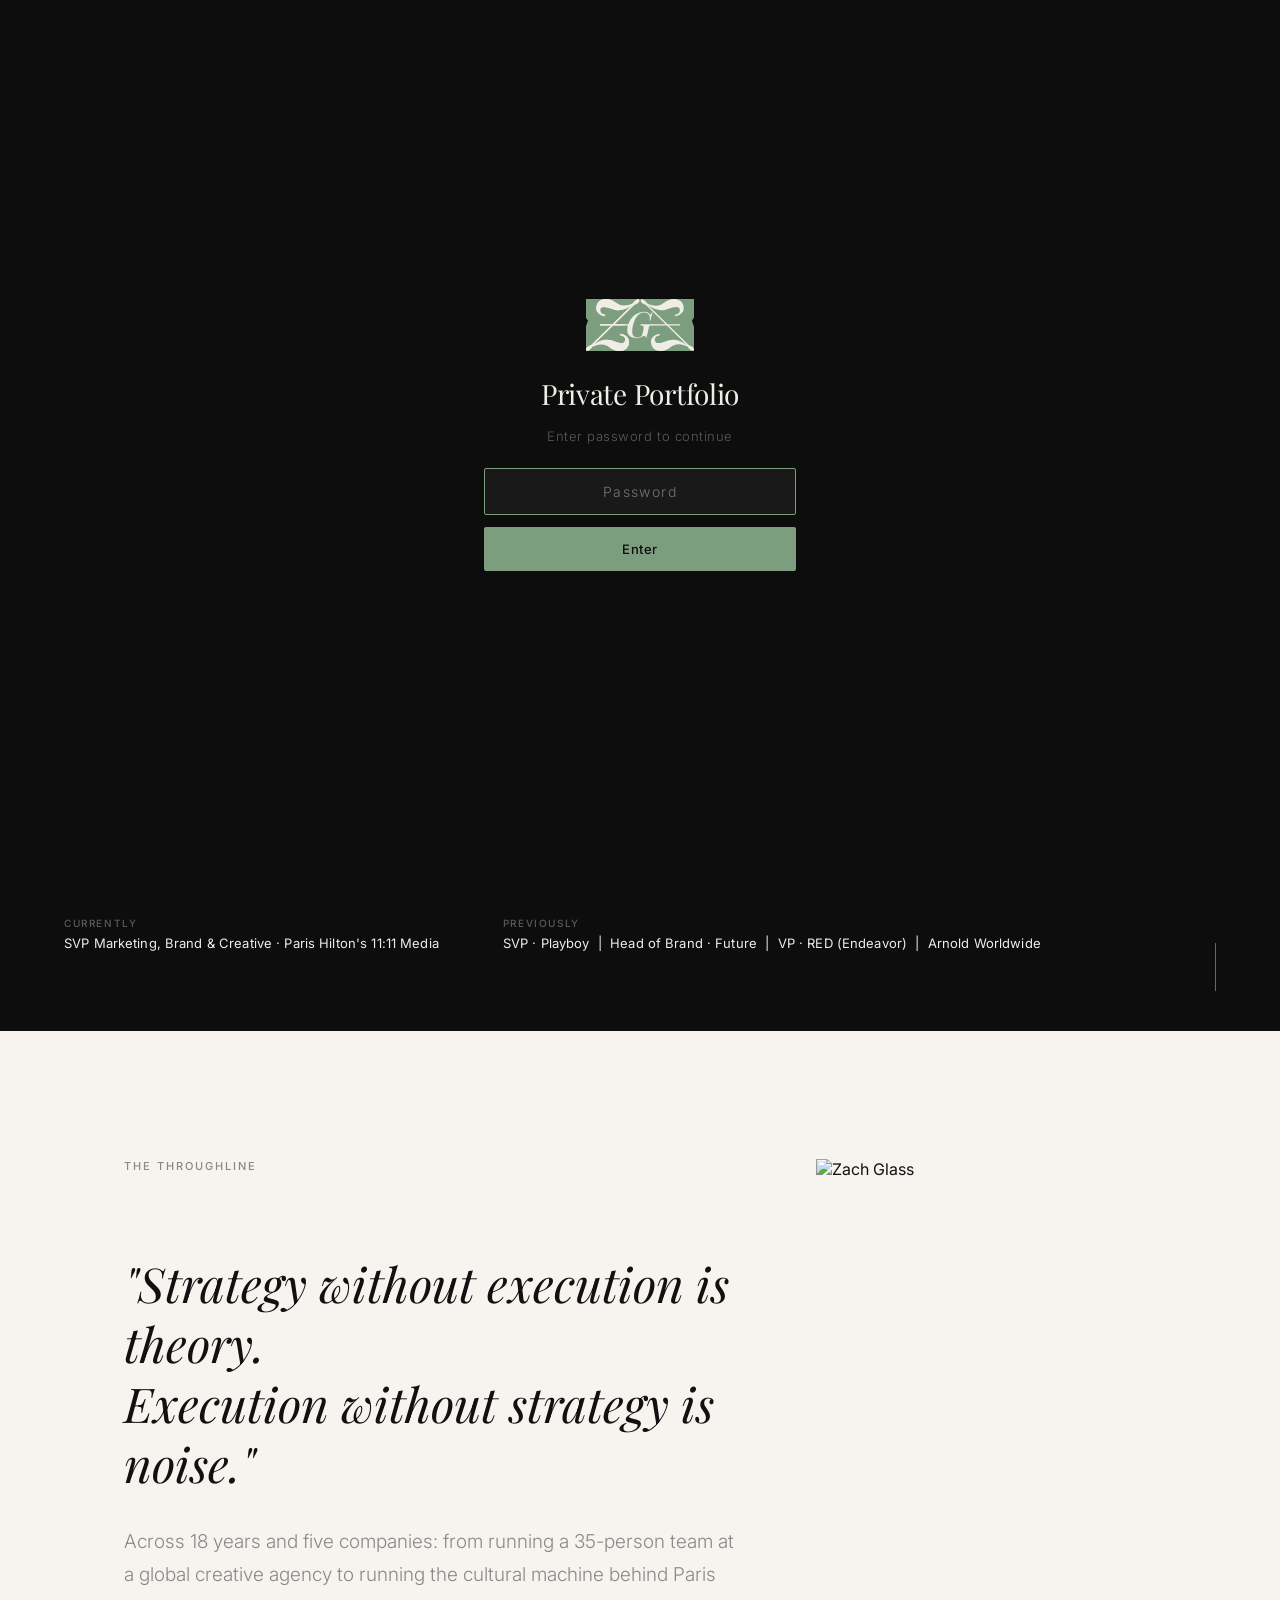
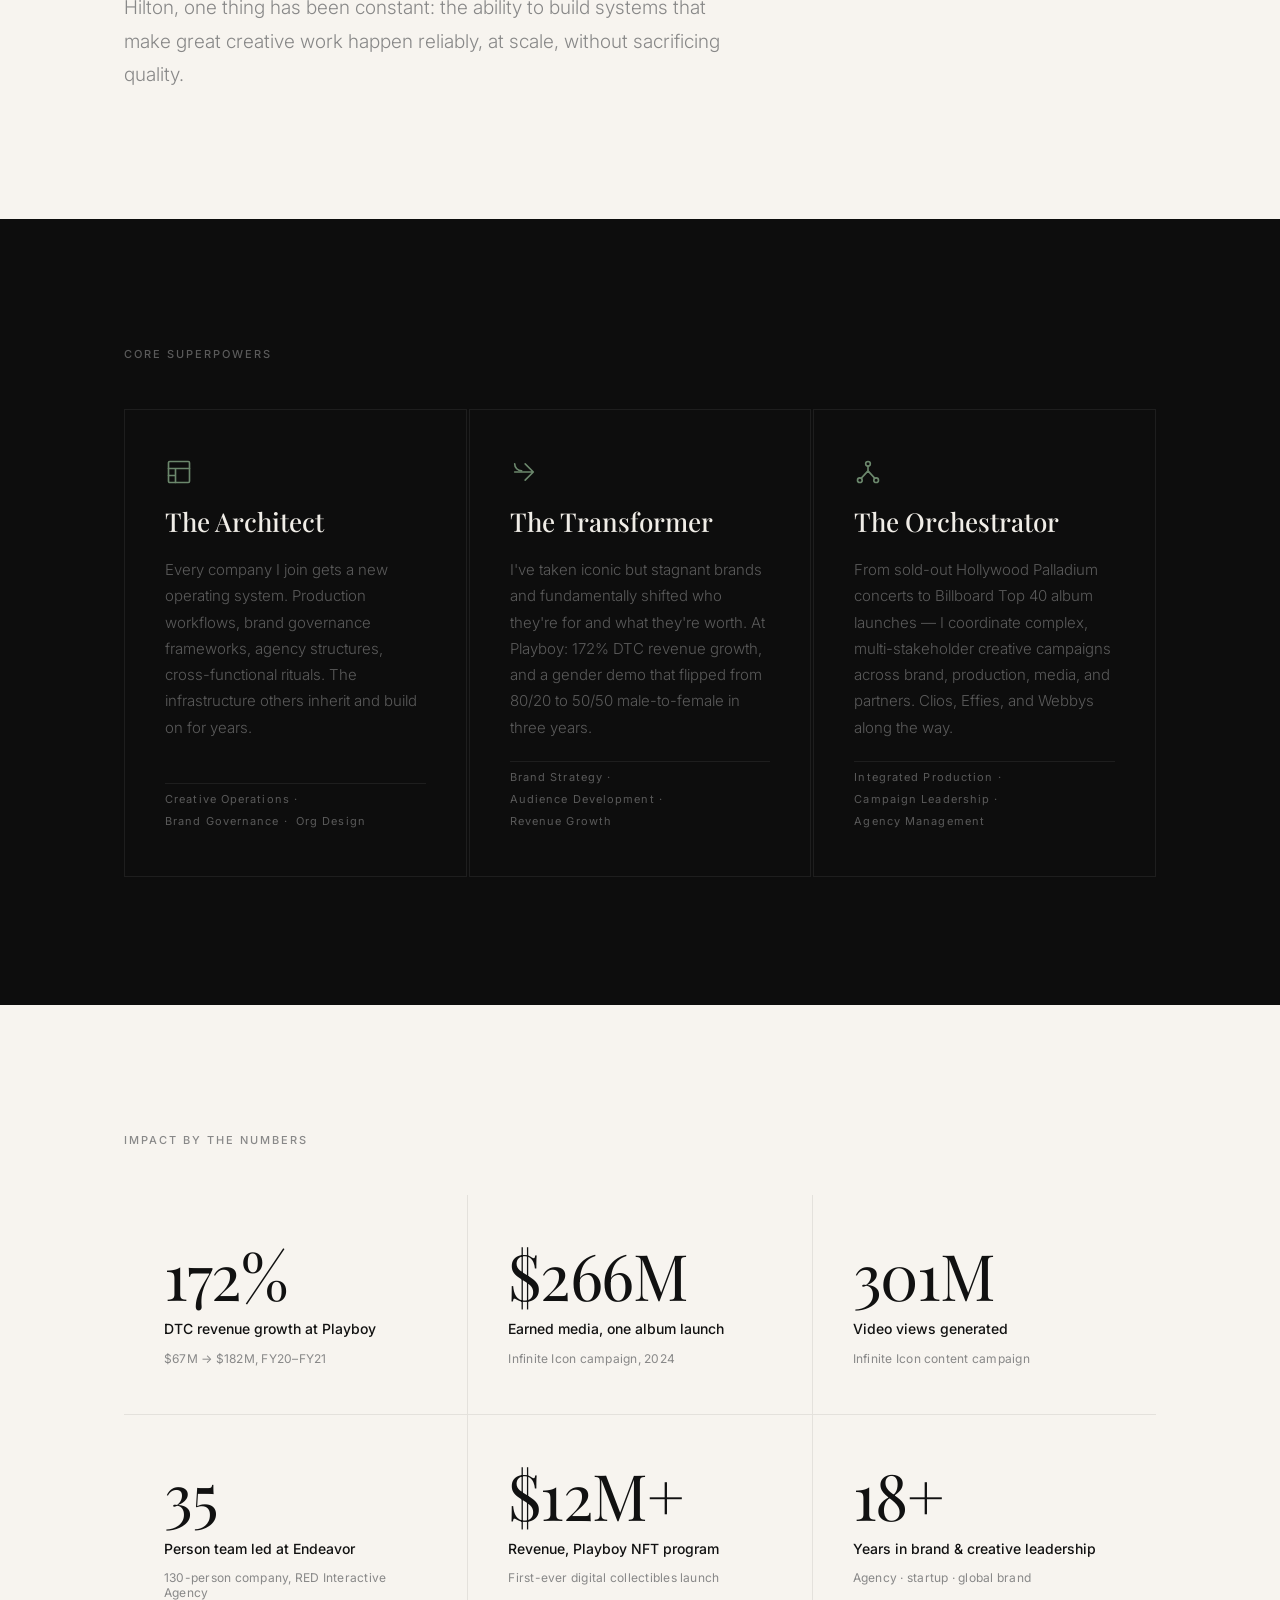
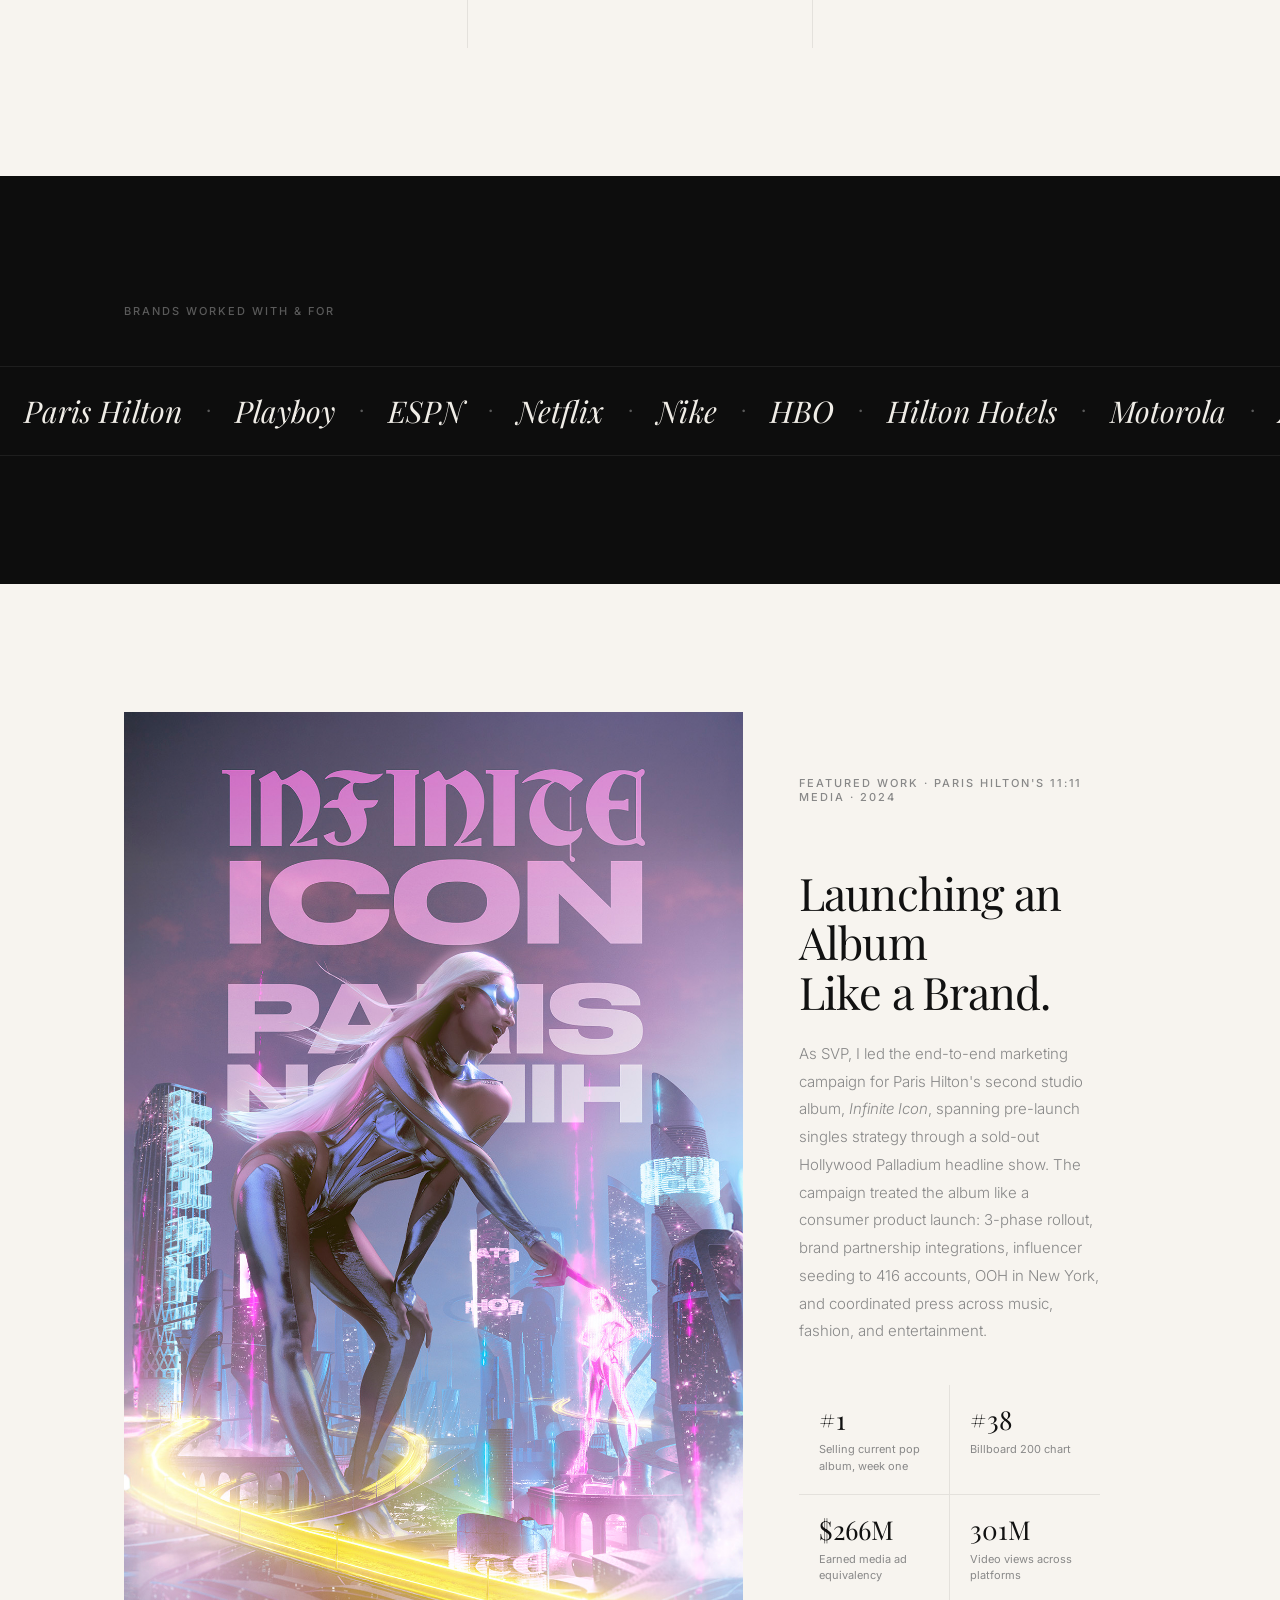
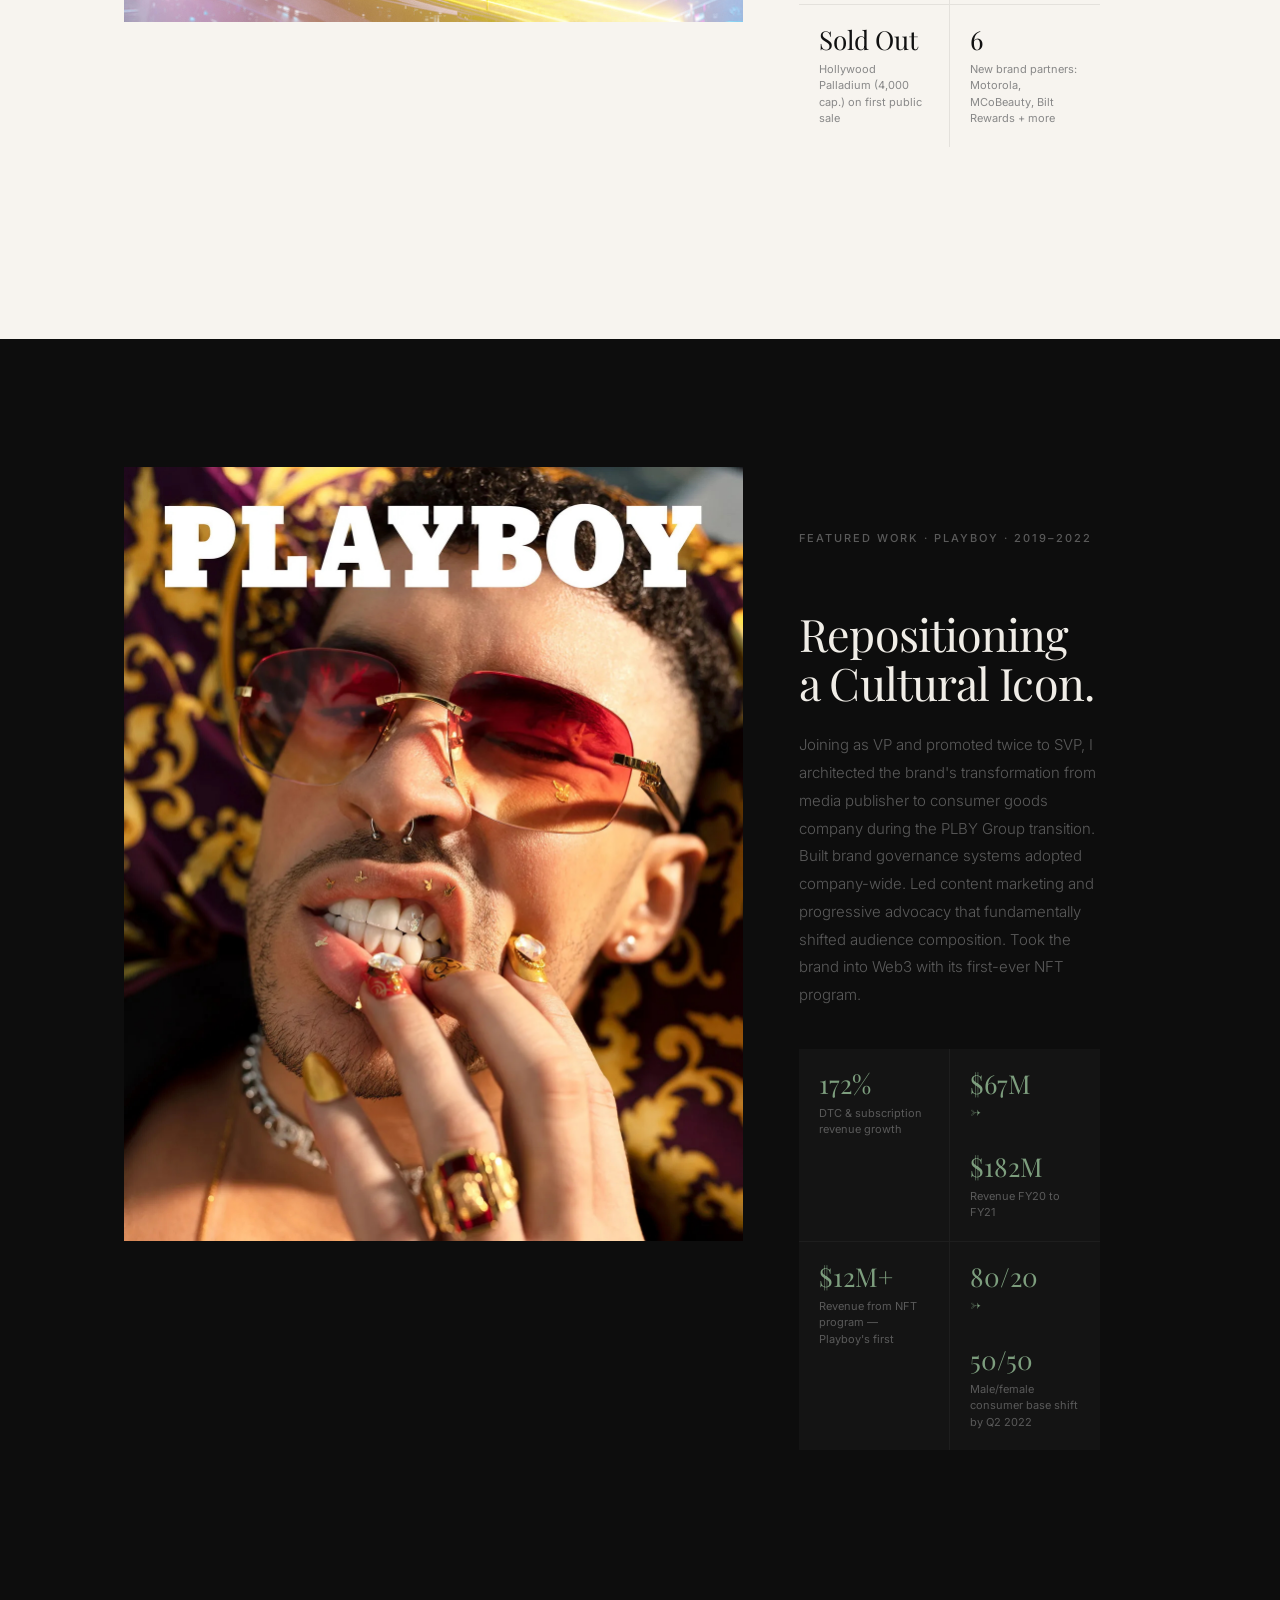
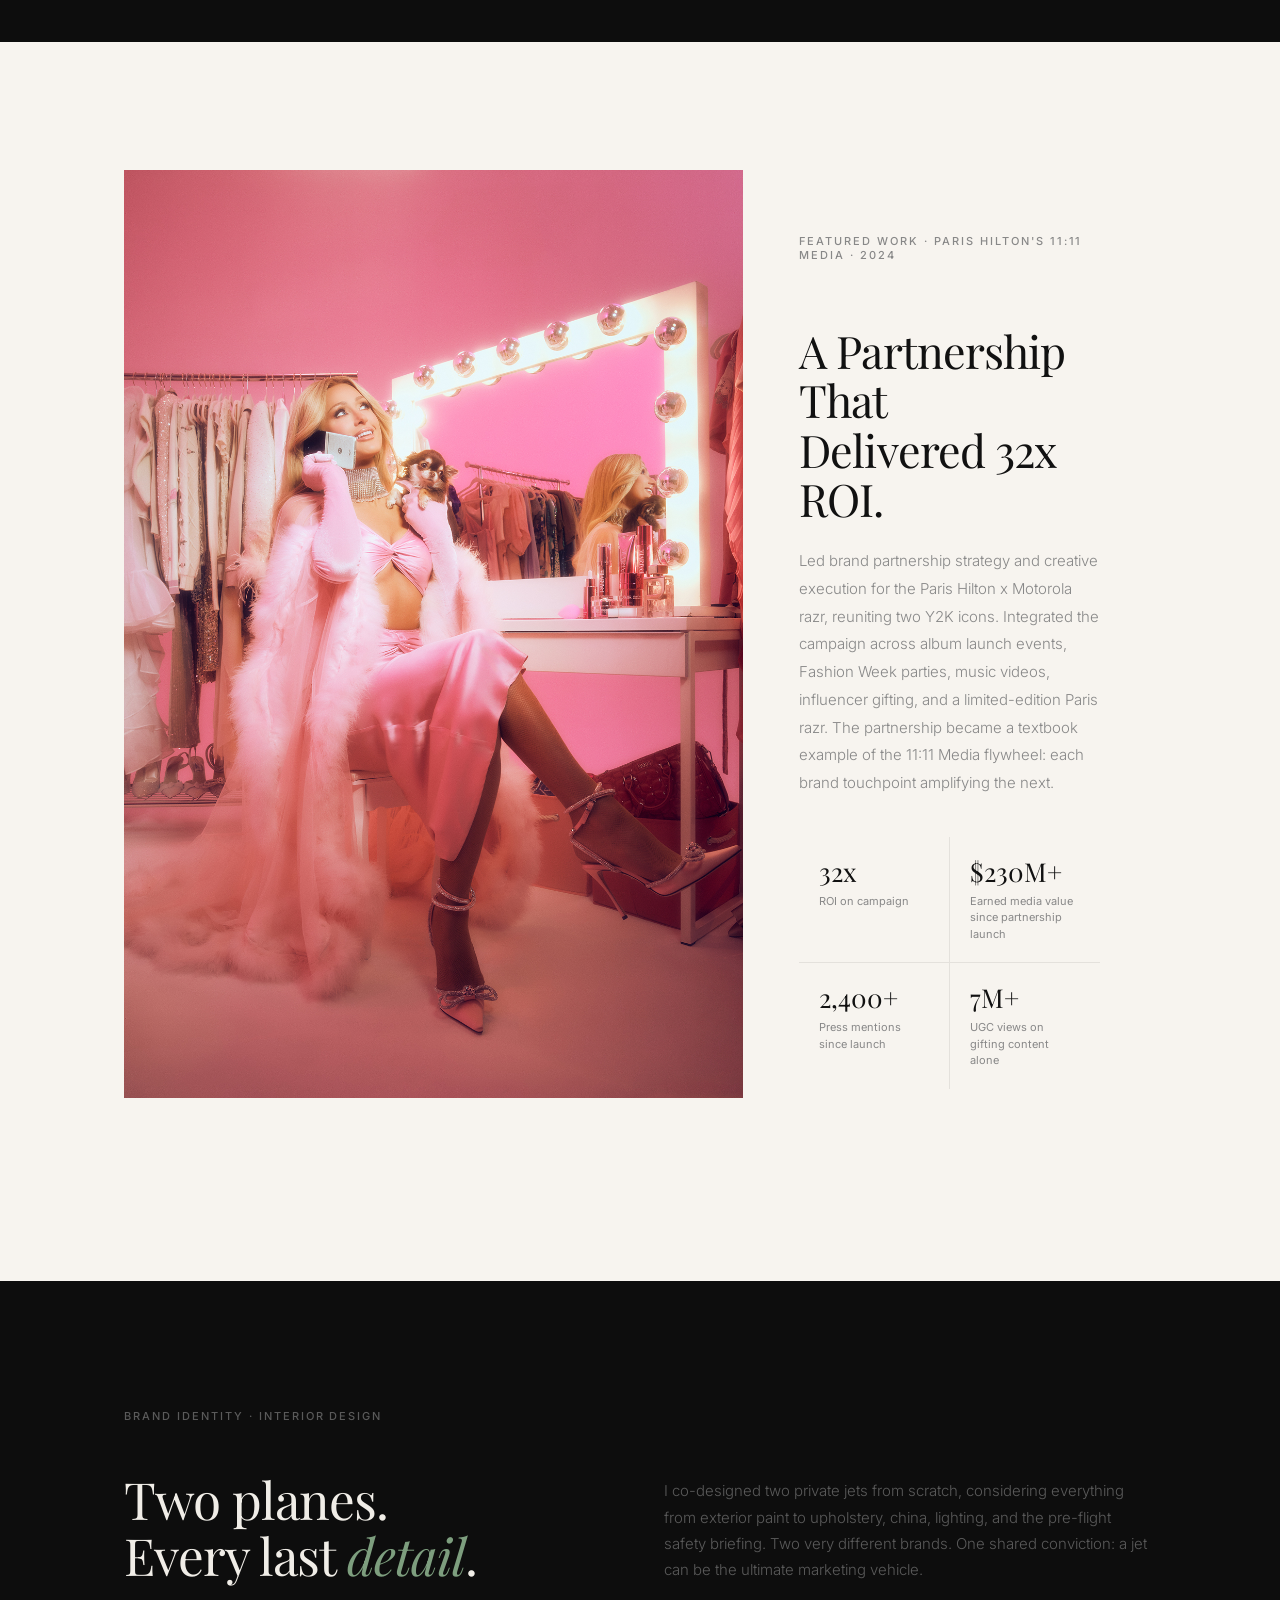
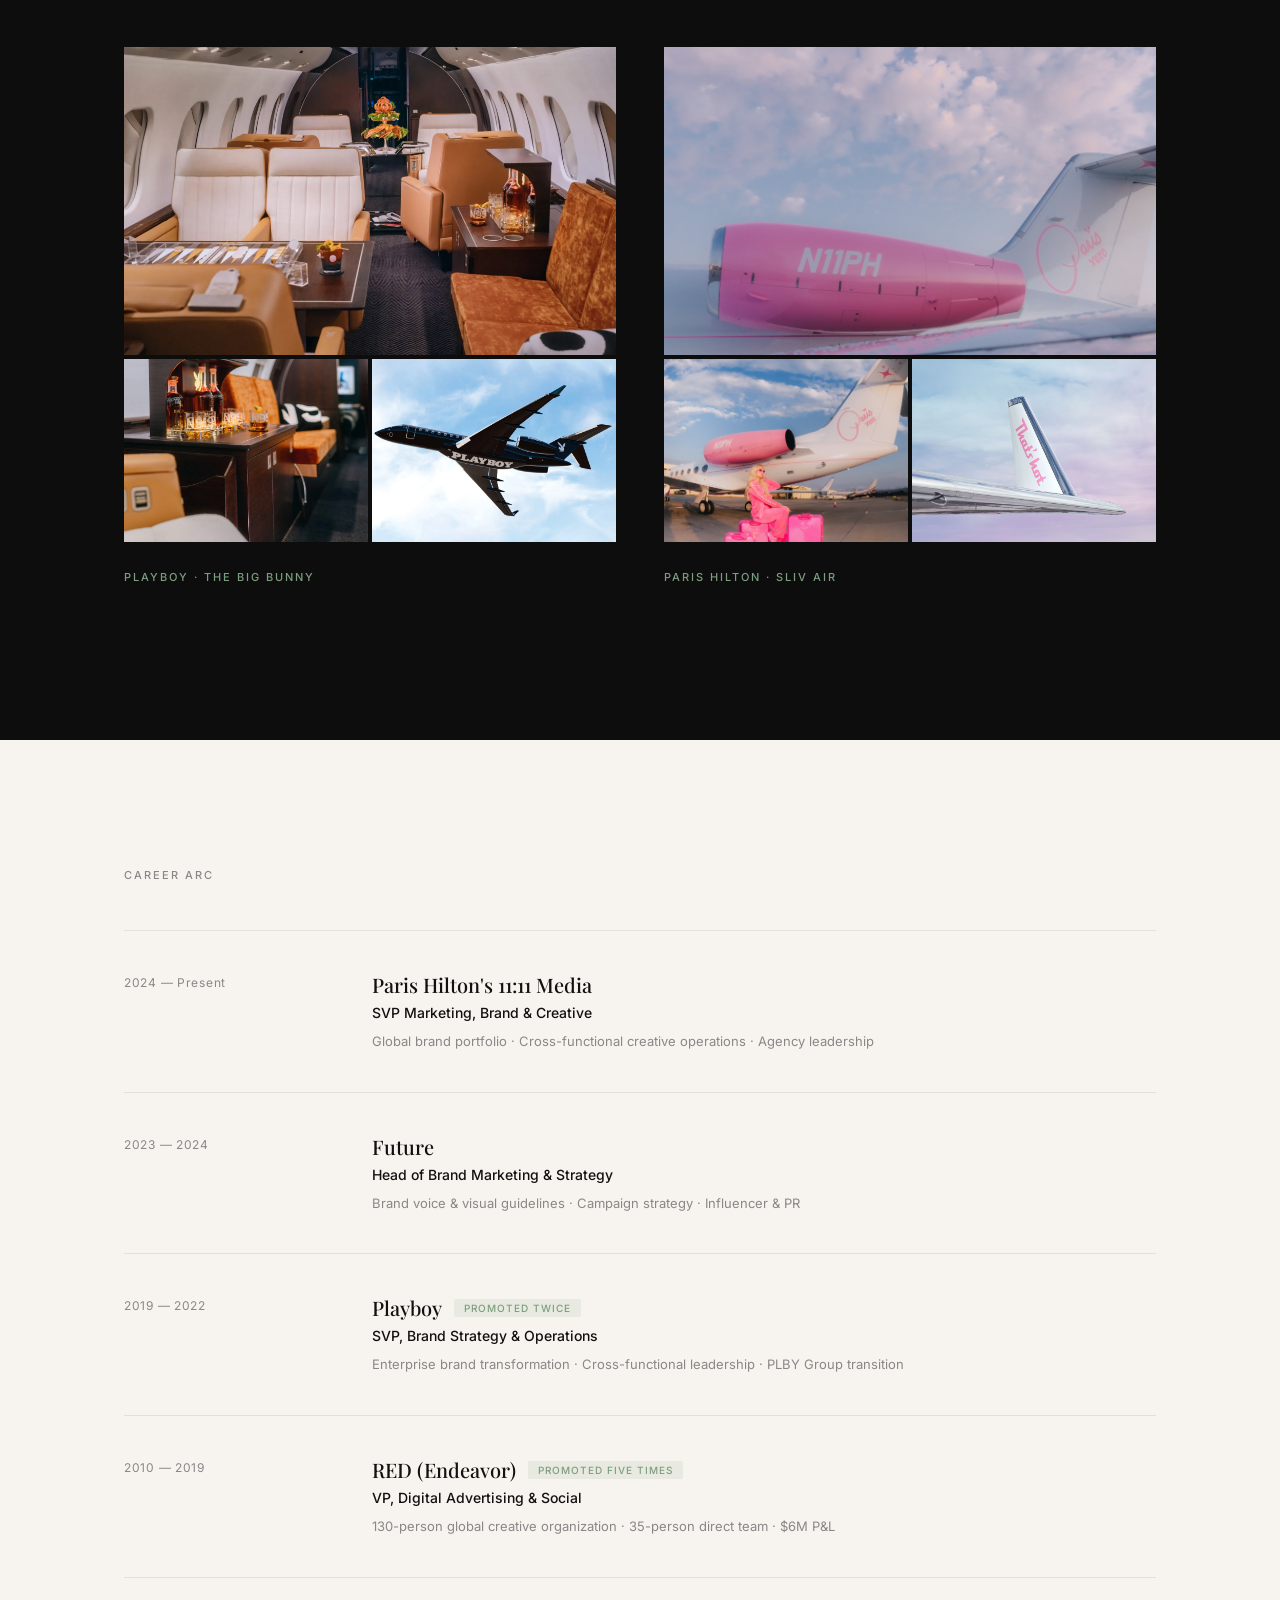
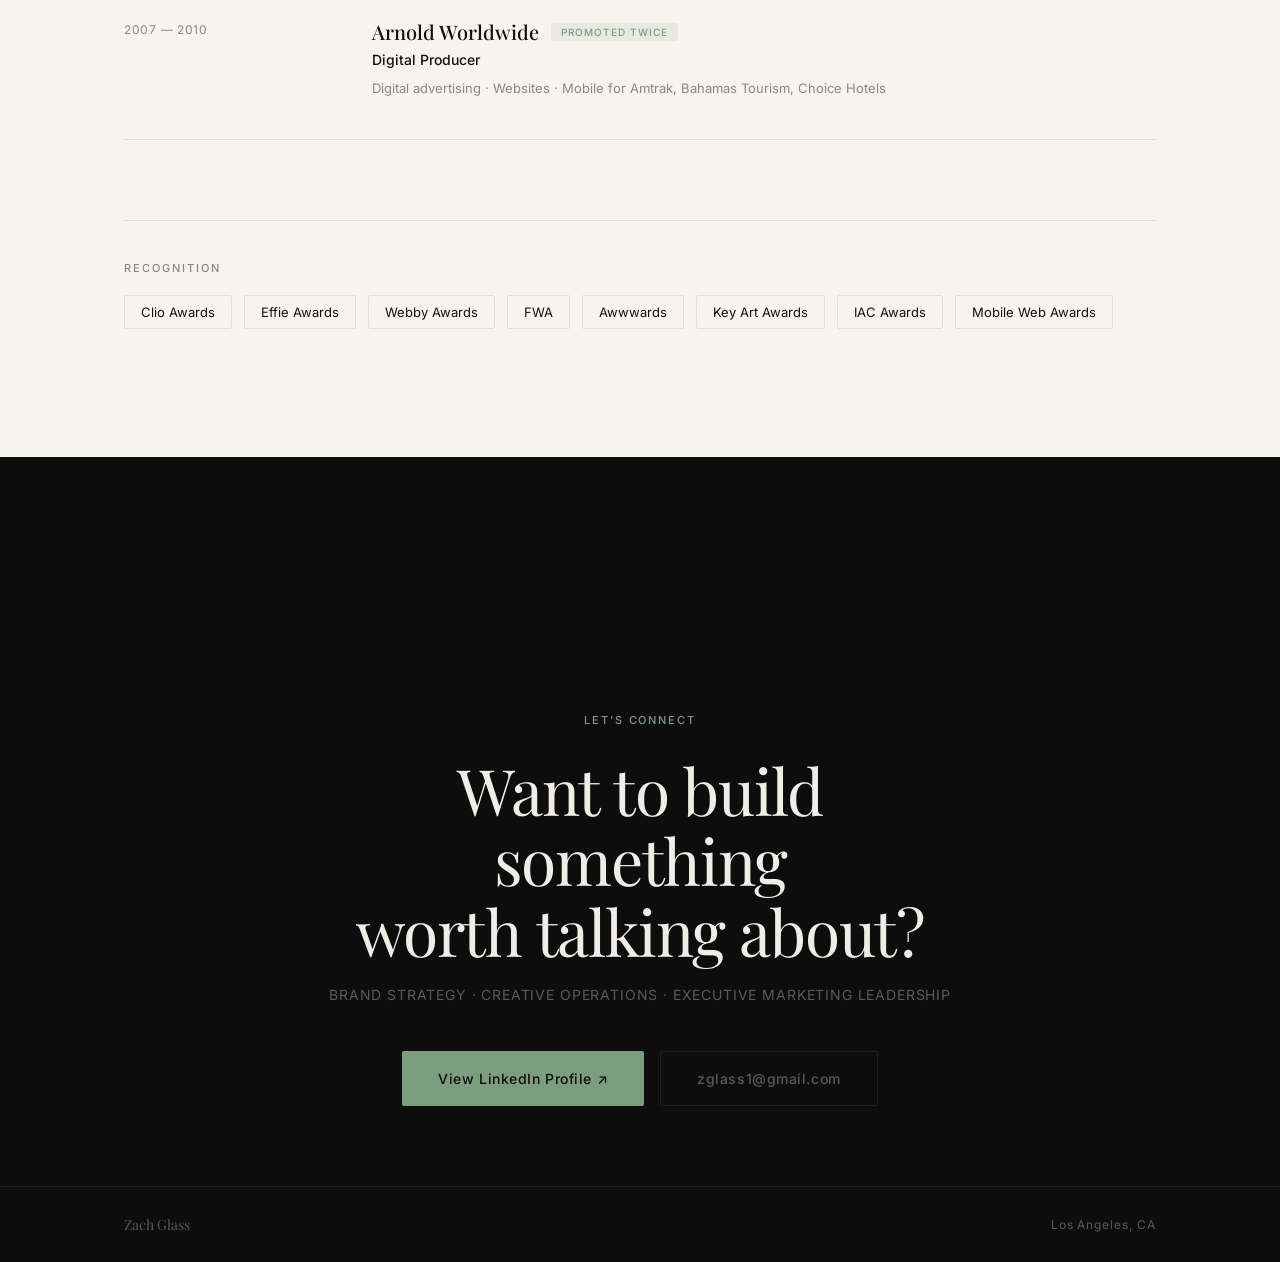
==== commit b0c44a94: "Add custom ZG logo to nav and password gate" ====
--- a/index.html
+++ b/index.html
@@ -15,7 +15,7 @@
   <!-- PASSWORD GATE -->
   <div id="password-gate">
     <div class="gate-inner">
-      <p class="gate-logo">ZG</p>
+      <img src="logo-light.svg" alt="Zach Glass" class="gate-logo-img">
       <h2 class="gate-title">Private Portfolio</h2>
       <p class="gate-sub">Enter password to continue</p>
       <form class="gate-form" onsubmit="checkPassword(event)">
@@ -52,7 +52,7 @@
   <!-- NAV -->
   <nav class="nav" id="nav">
     <div class="nav-inner">
-      <a href="#hero" class="nav-logo">ZG</a>
+      <a href="#hero" class="nav-logo"><img src="logo-light.svg" alt="Zach Glass" class="nav-logo-img"></a>
       <div class="nav-links">
         <a href="#work" class="nav-link">Work</a>
         <a href="#impact" class="nav-link">Impact</a>
--- a/style.css
+++ b/style.css
@@ -266,11 +266,19 @@
 }
 
 .nav-logo {
-  font-family: var(--serif);
-  font-size: 18px;
-  font-weight: 700;
-  color: var(--text-d);
-  letter-spacing: 0.04em;
+  display: flex;
+  align-items: center;
+}
+
+.nav-logo-img {
+  height: 28px;
+  width: auto;
+}
+
+.gate-logo-img {
+  height: 52px;
+  width: auto;
+  margin-bottom: 8px;
 }
 
 .nav-links {
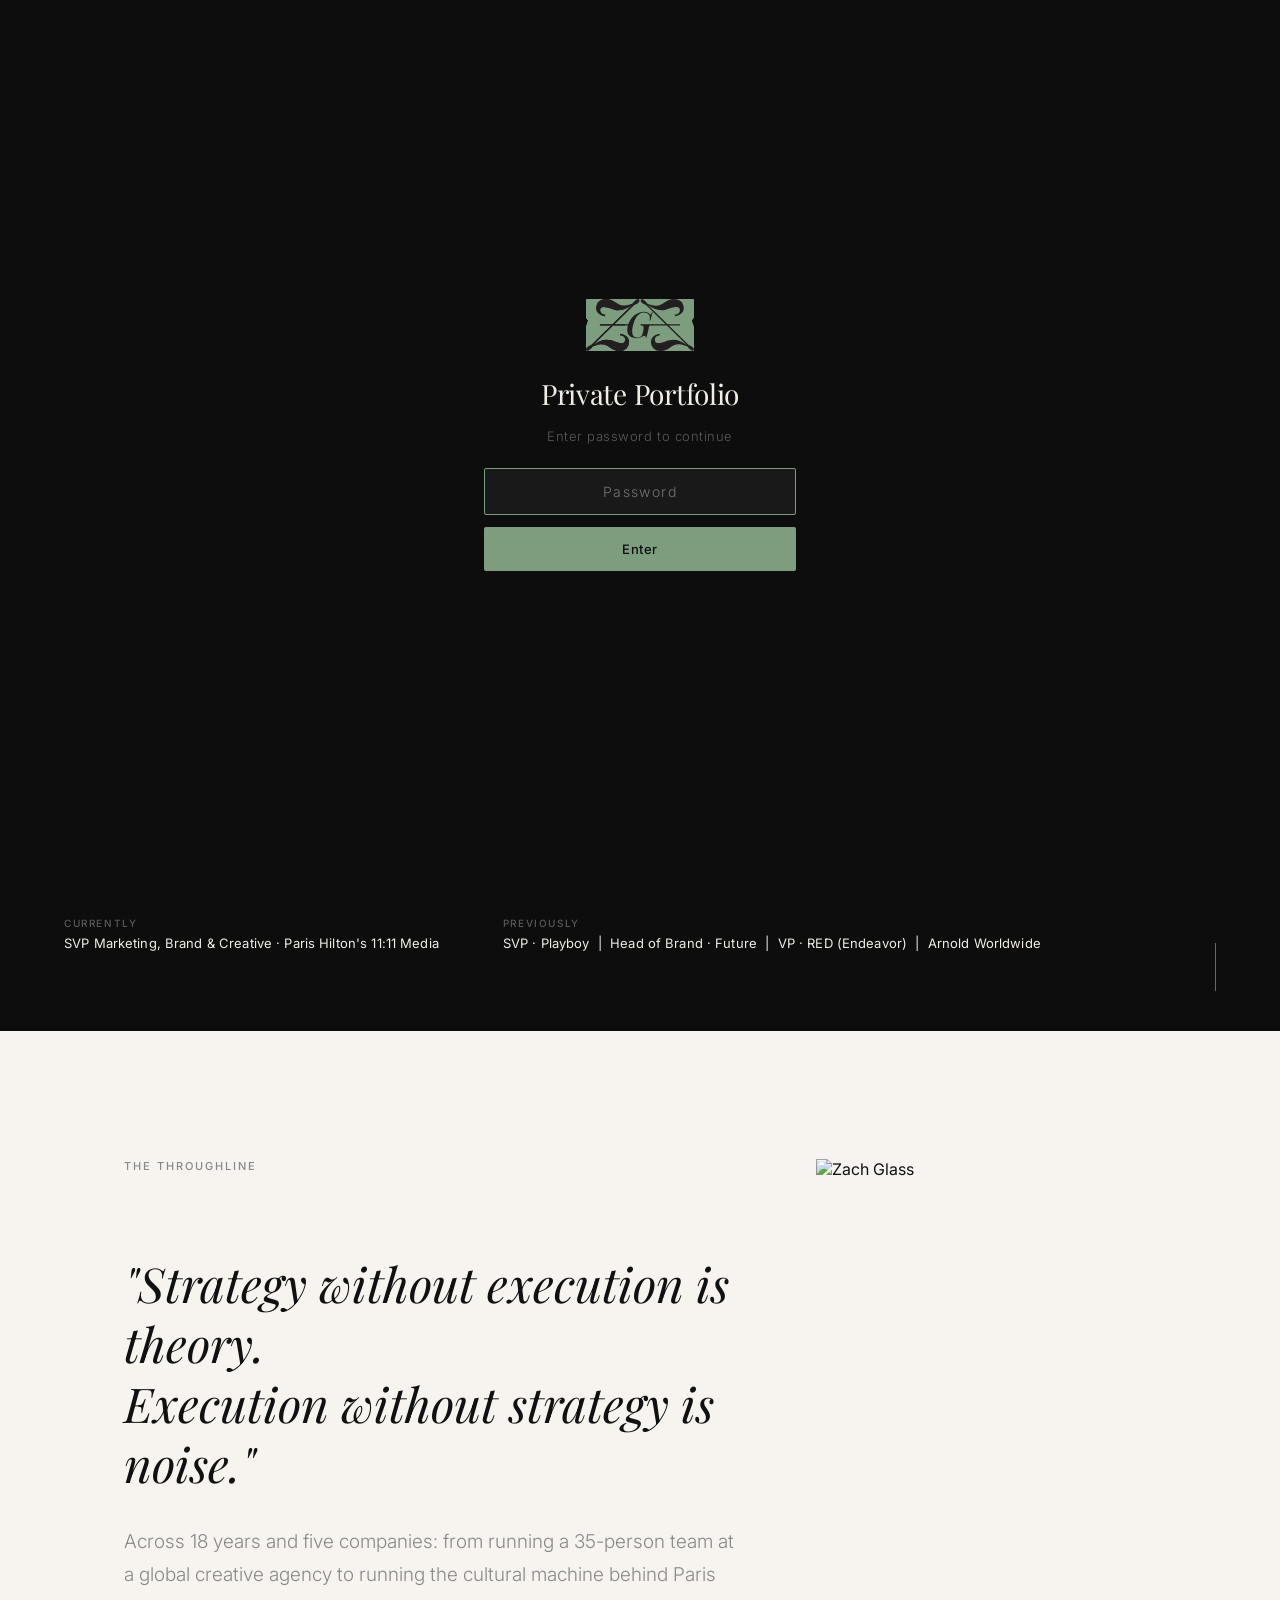
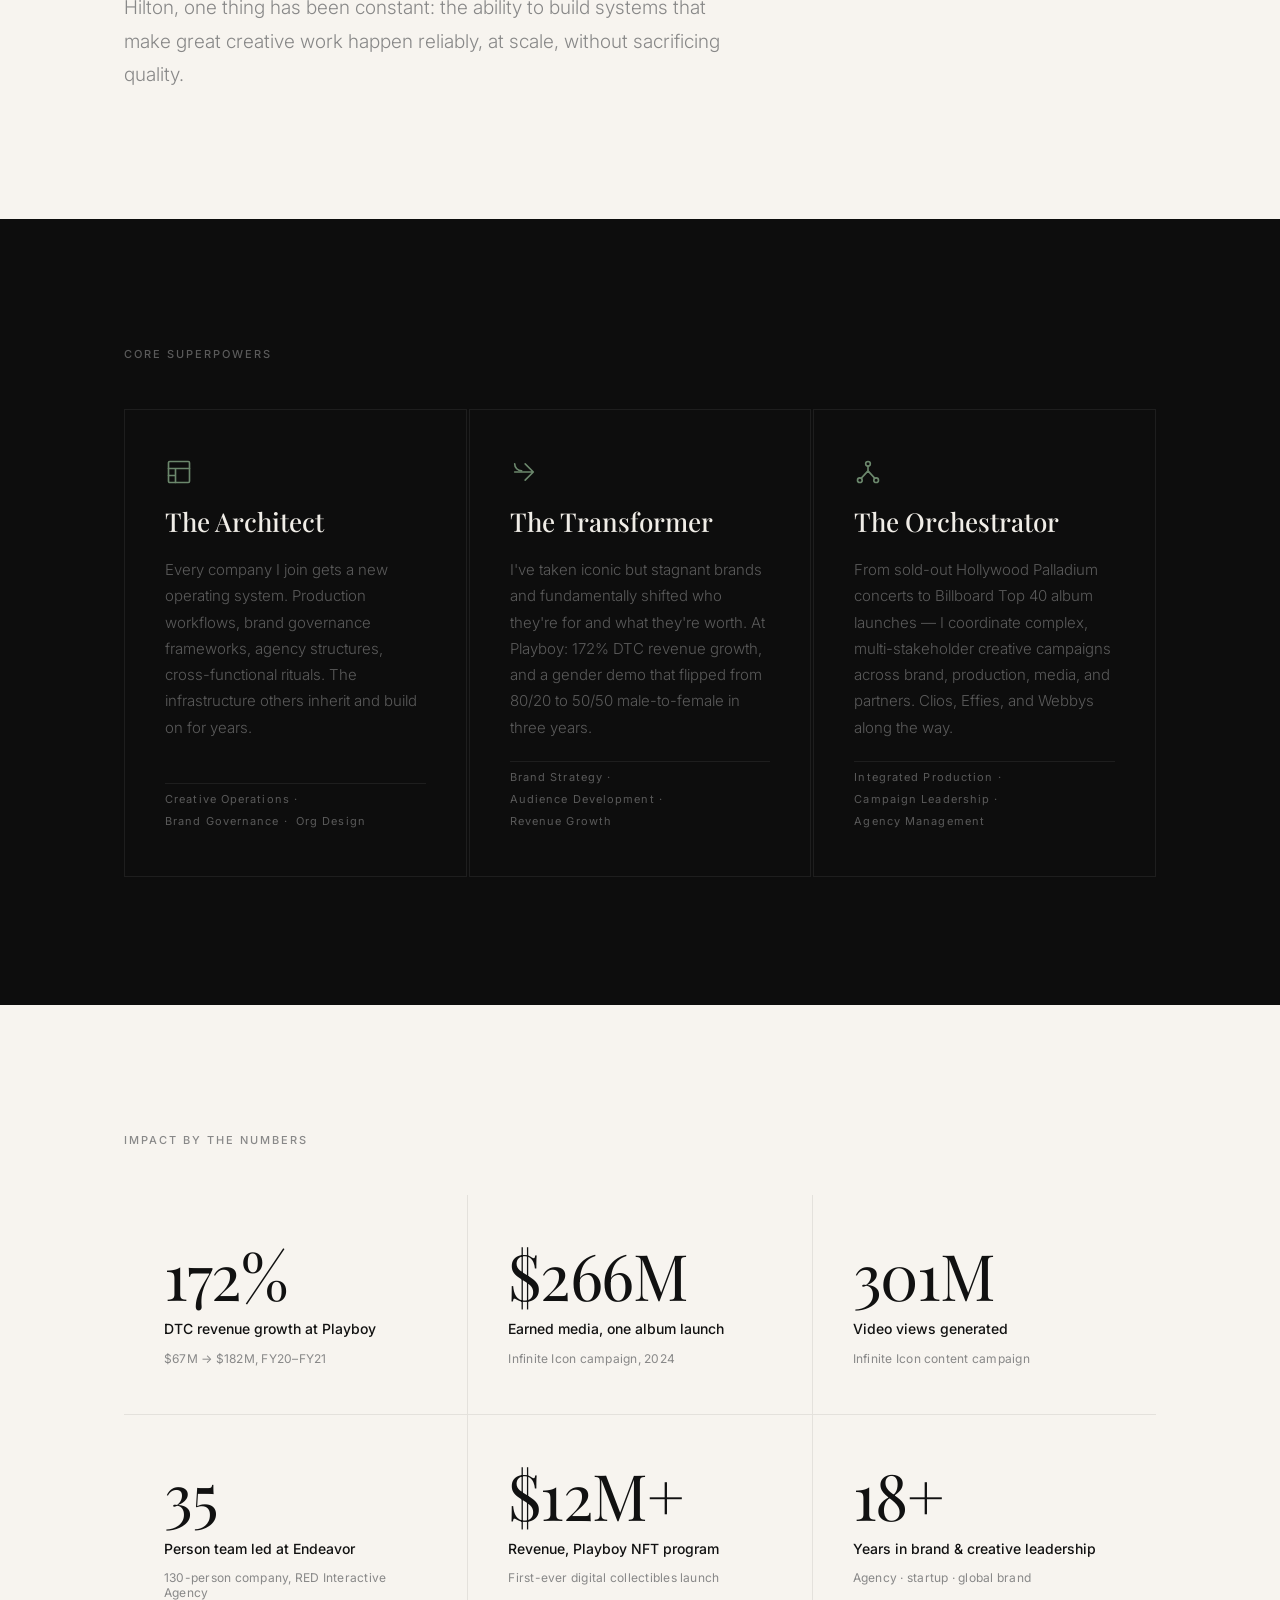
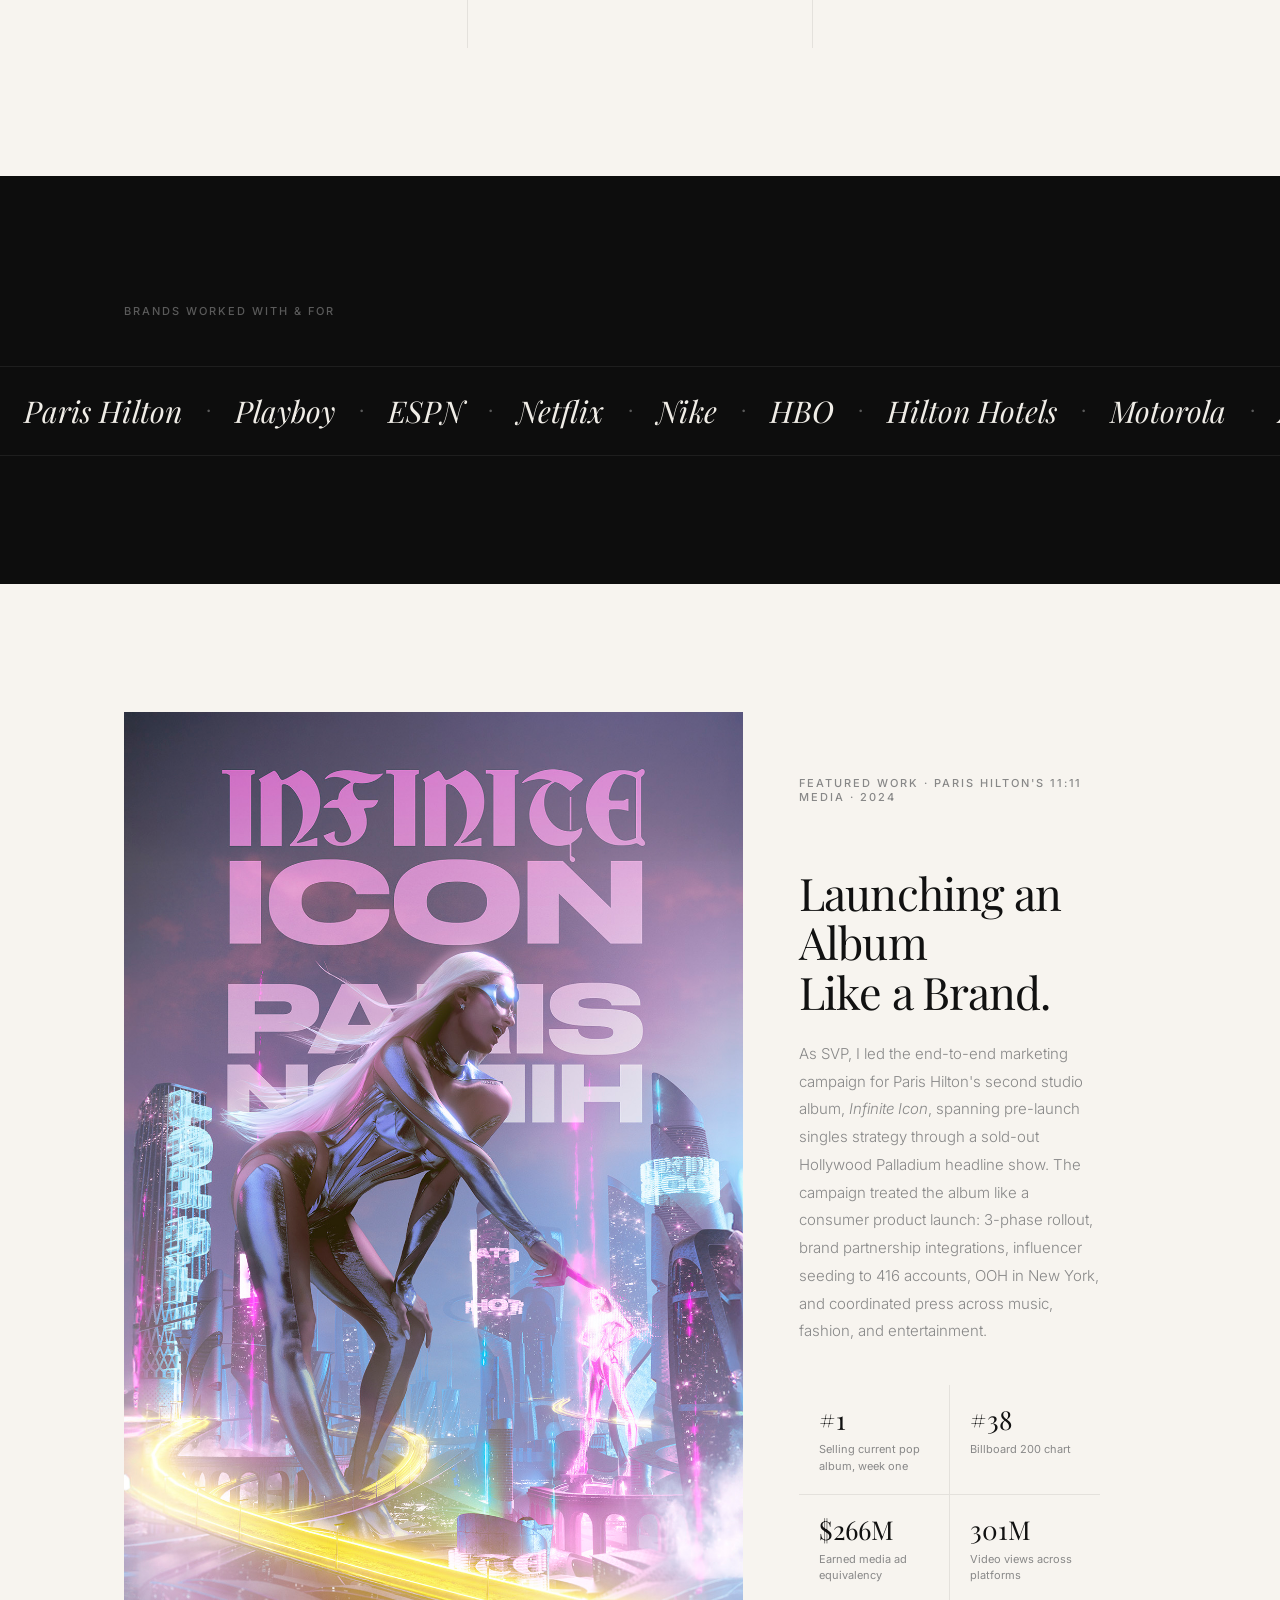
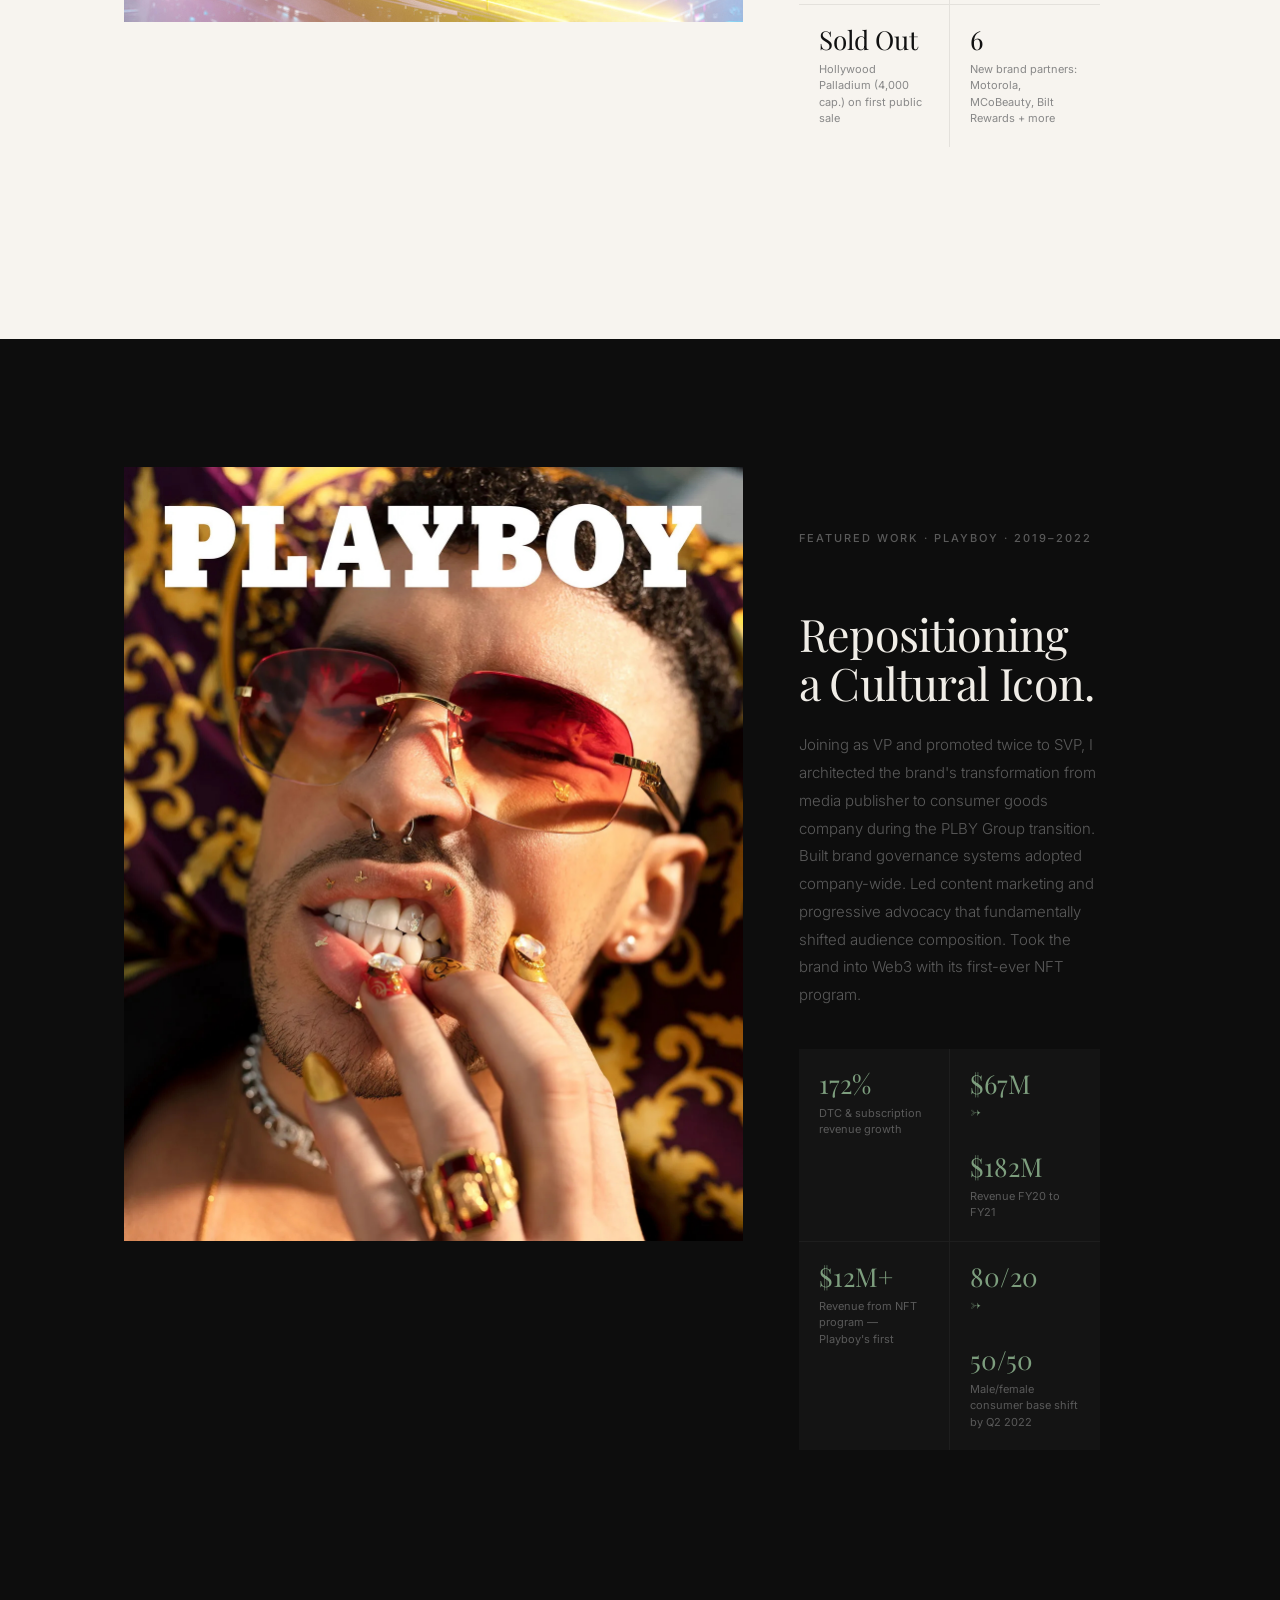
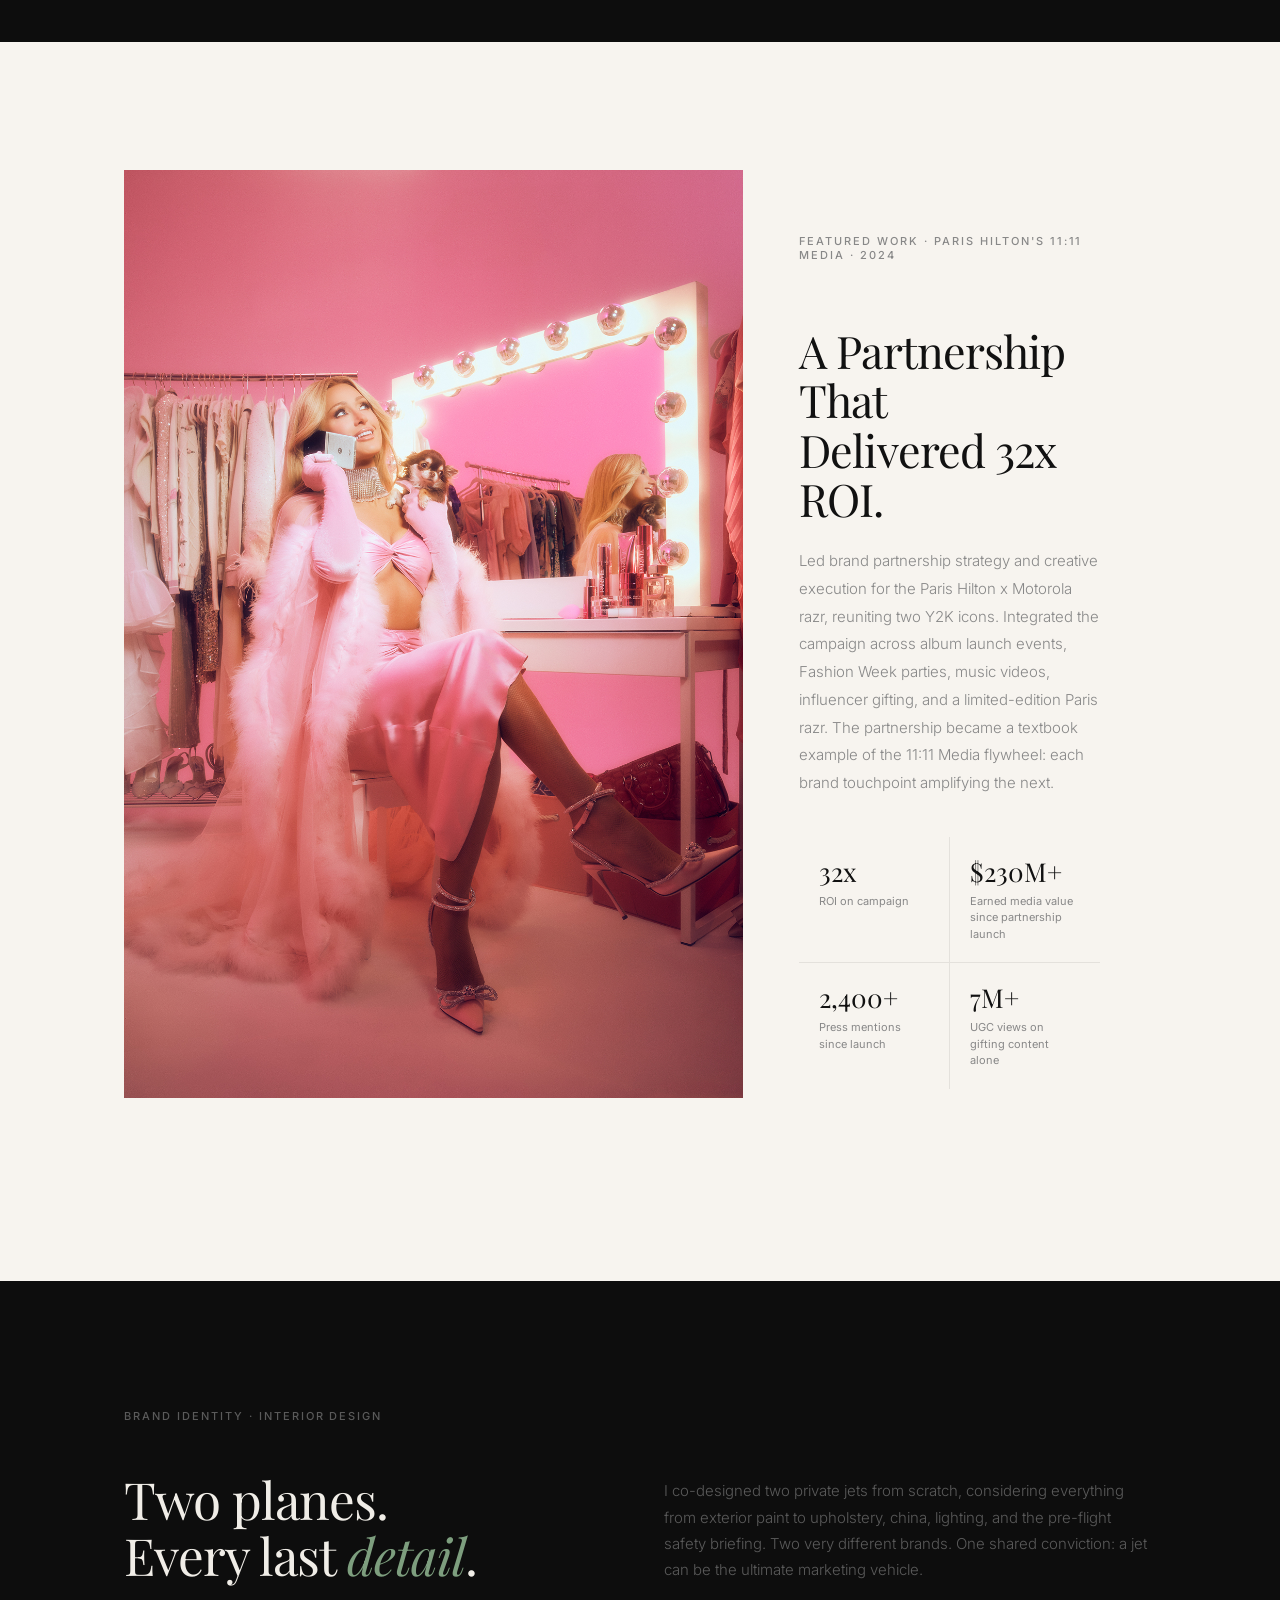
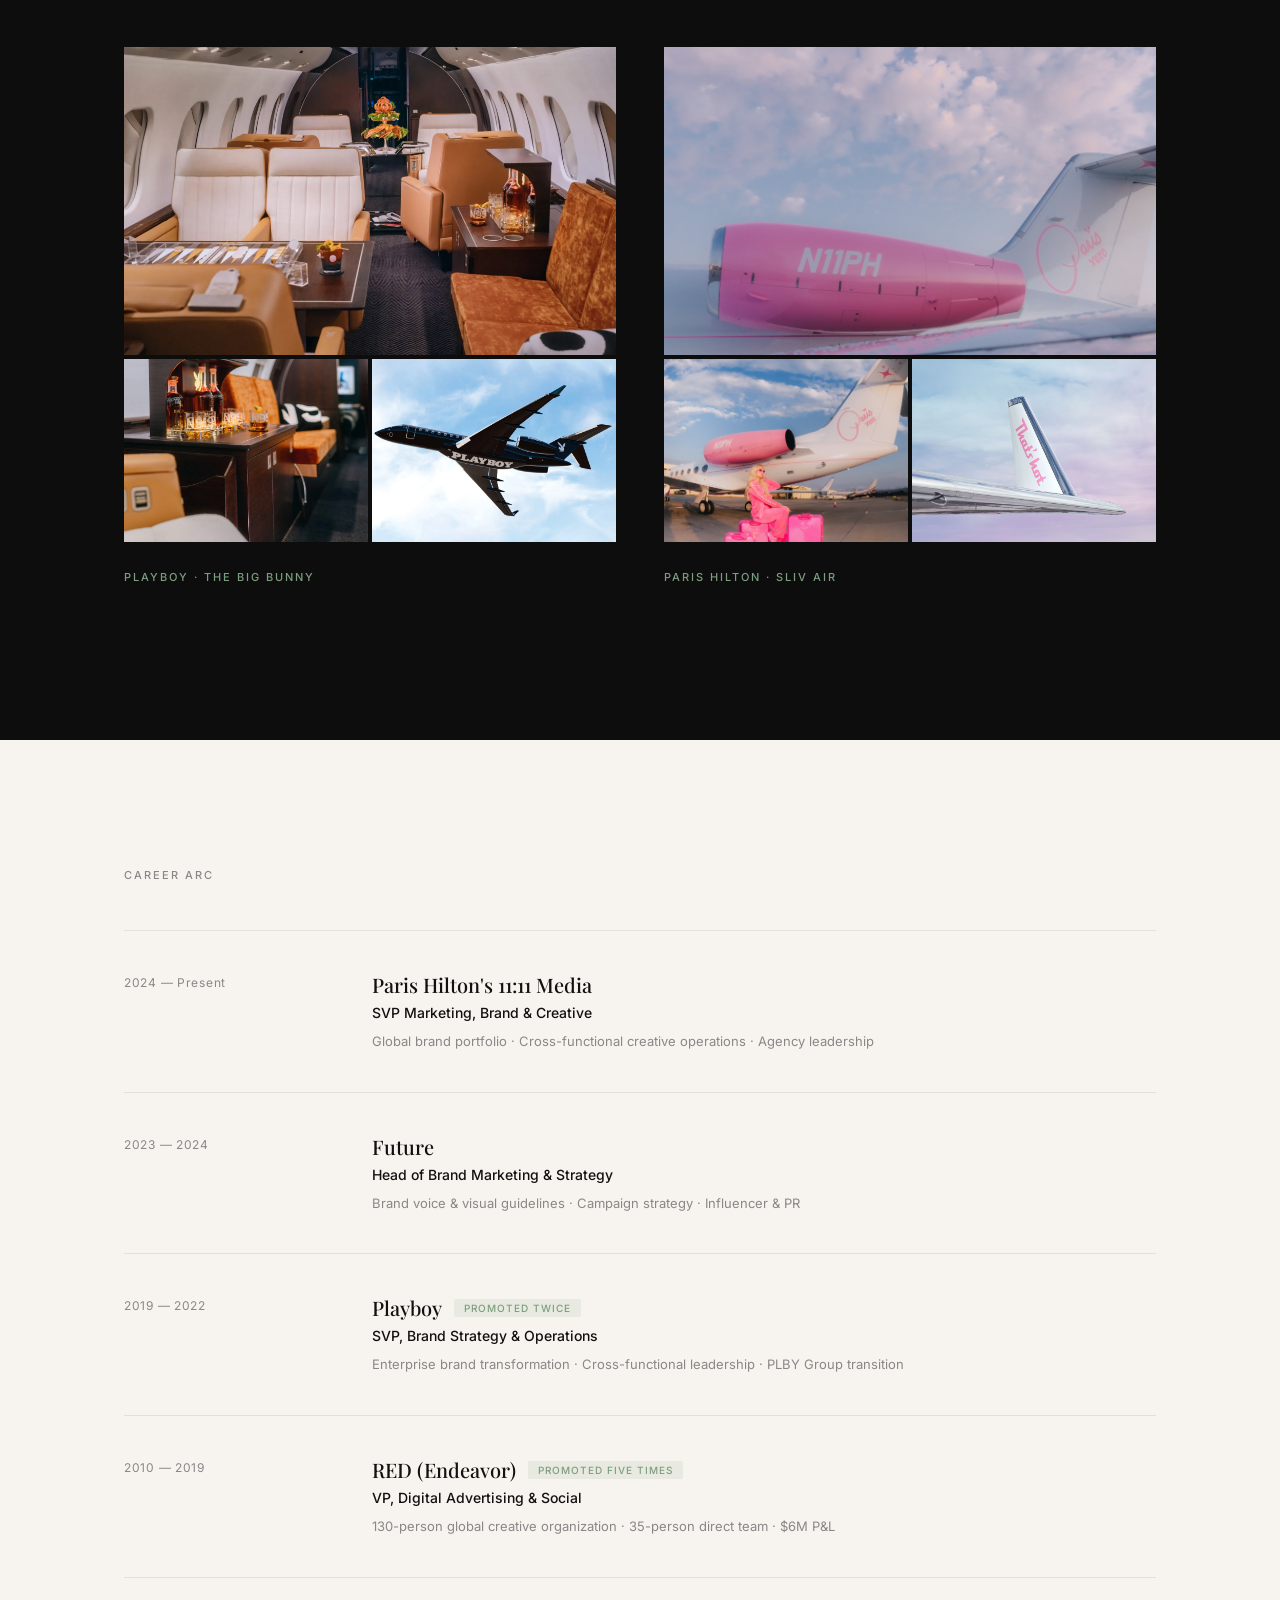
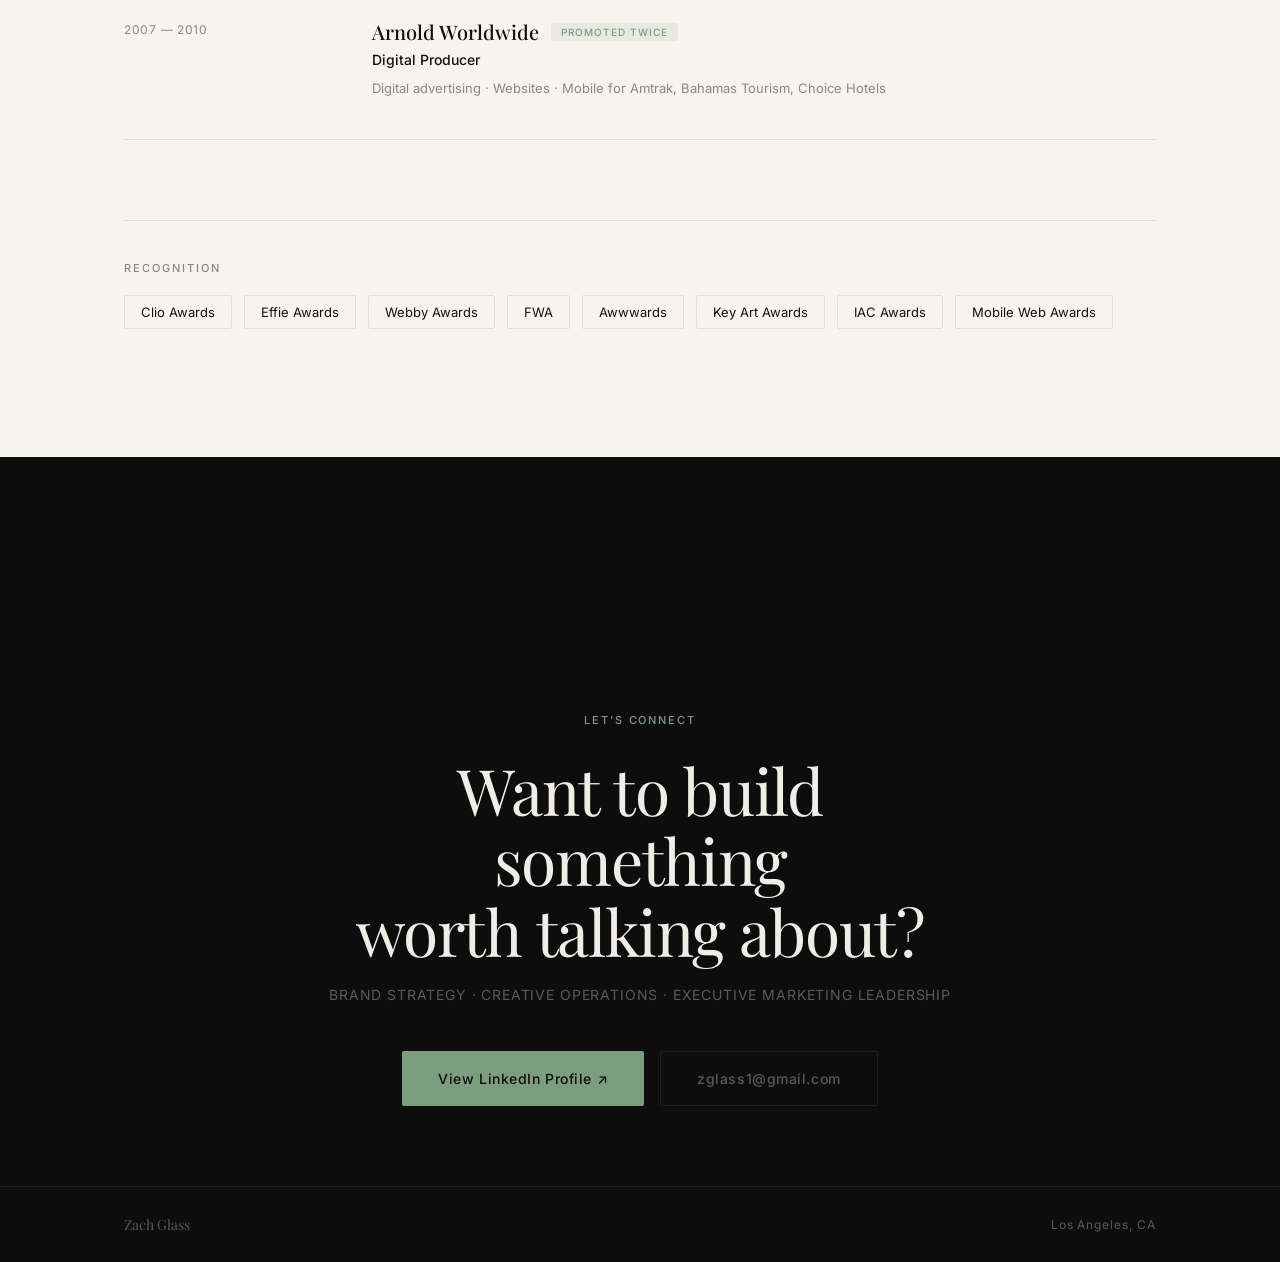
==== commit 43ce3210: "Black letterforms on sage green logo, SVG favicon" ====
--- a/index.html
+++ b/index.html
@@ -8,6 +8,7 @@
   <link rel="preconnect" href="https://fonts.googleapis.com" />
   <link rel="preconnect" href="https://fonts.gstatic.com" crossorigin />
   <link href="https://fonts.googleapis.com/css2?family=Playfair+Display:ital,wght@0,400;0,500;0,700;1,400;1,500&family=Inter:wght@300;400;500;600&display=swap" rel="stylesheet" />
+  <link rel="icon" type="image/svg+xml" href="logo.svg" />
   <link rel="stylesheet" href="style.css" />
 </head>
 <body>
@@ -15,7 +16,7 @@
   <!-- PASSWORD GATE -->
   <div id="password-gate">
     <div class="gate-inner">
-      <img src="logo-light.svg" alt="Zach Glass" class="gate-logo-img">
+      <img src="logo.svg" alt="Zach Glass" class="gate-logo-img">
       <h2 class="gate-title">Private Portfolio</h2>
       <p class="gate-sub">Enter password to continue</p>
       <form class="gate-form" onsubmit="checkPassword(event)">
@@ -52,7 +53,7 @@
   <!-- NAV -->
   <nav class="nav" id="nav">
     <div class="nav-inner">
-      <a href="#hero" class="nav-logo"><img src="logo-light.svg" alt="Zach Glass" class="nav-logo-img"></a>
+      <a href="#hero" class="nav-logo"><img src="logo.svg" alt="Zach Glass" class="nav-logo-img"></a>
       <div class="nav-links">
         <a href="#work" class="nav-link">Work</a>
         <a href="#impact" class="nav-link">Impact</a>
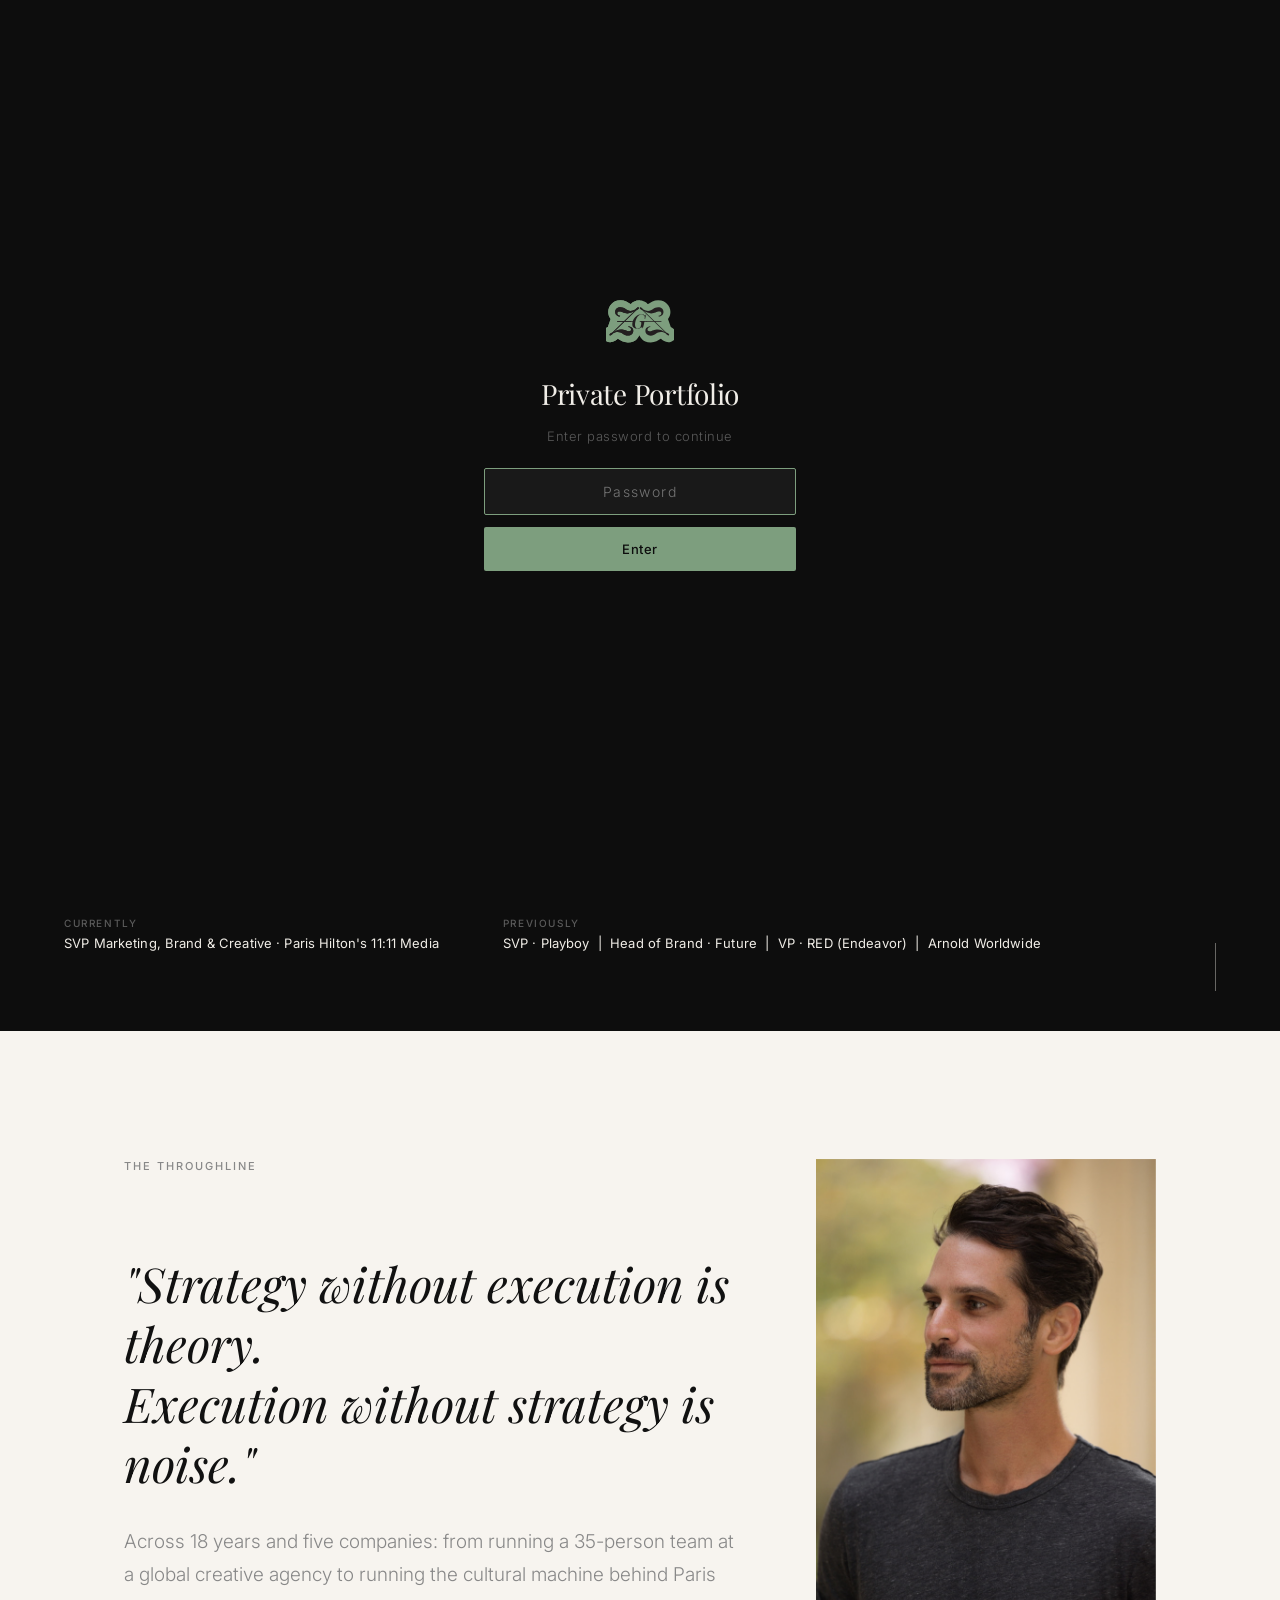
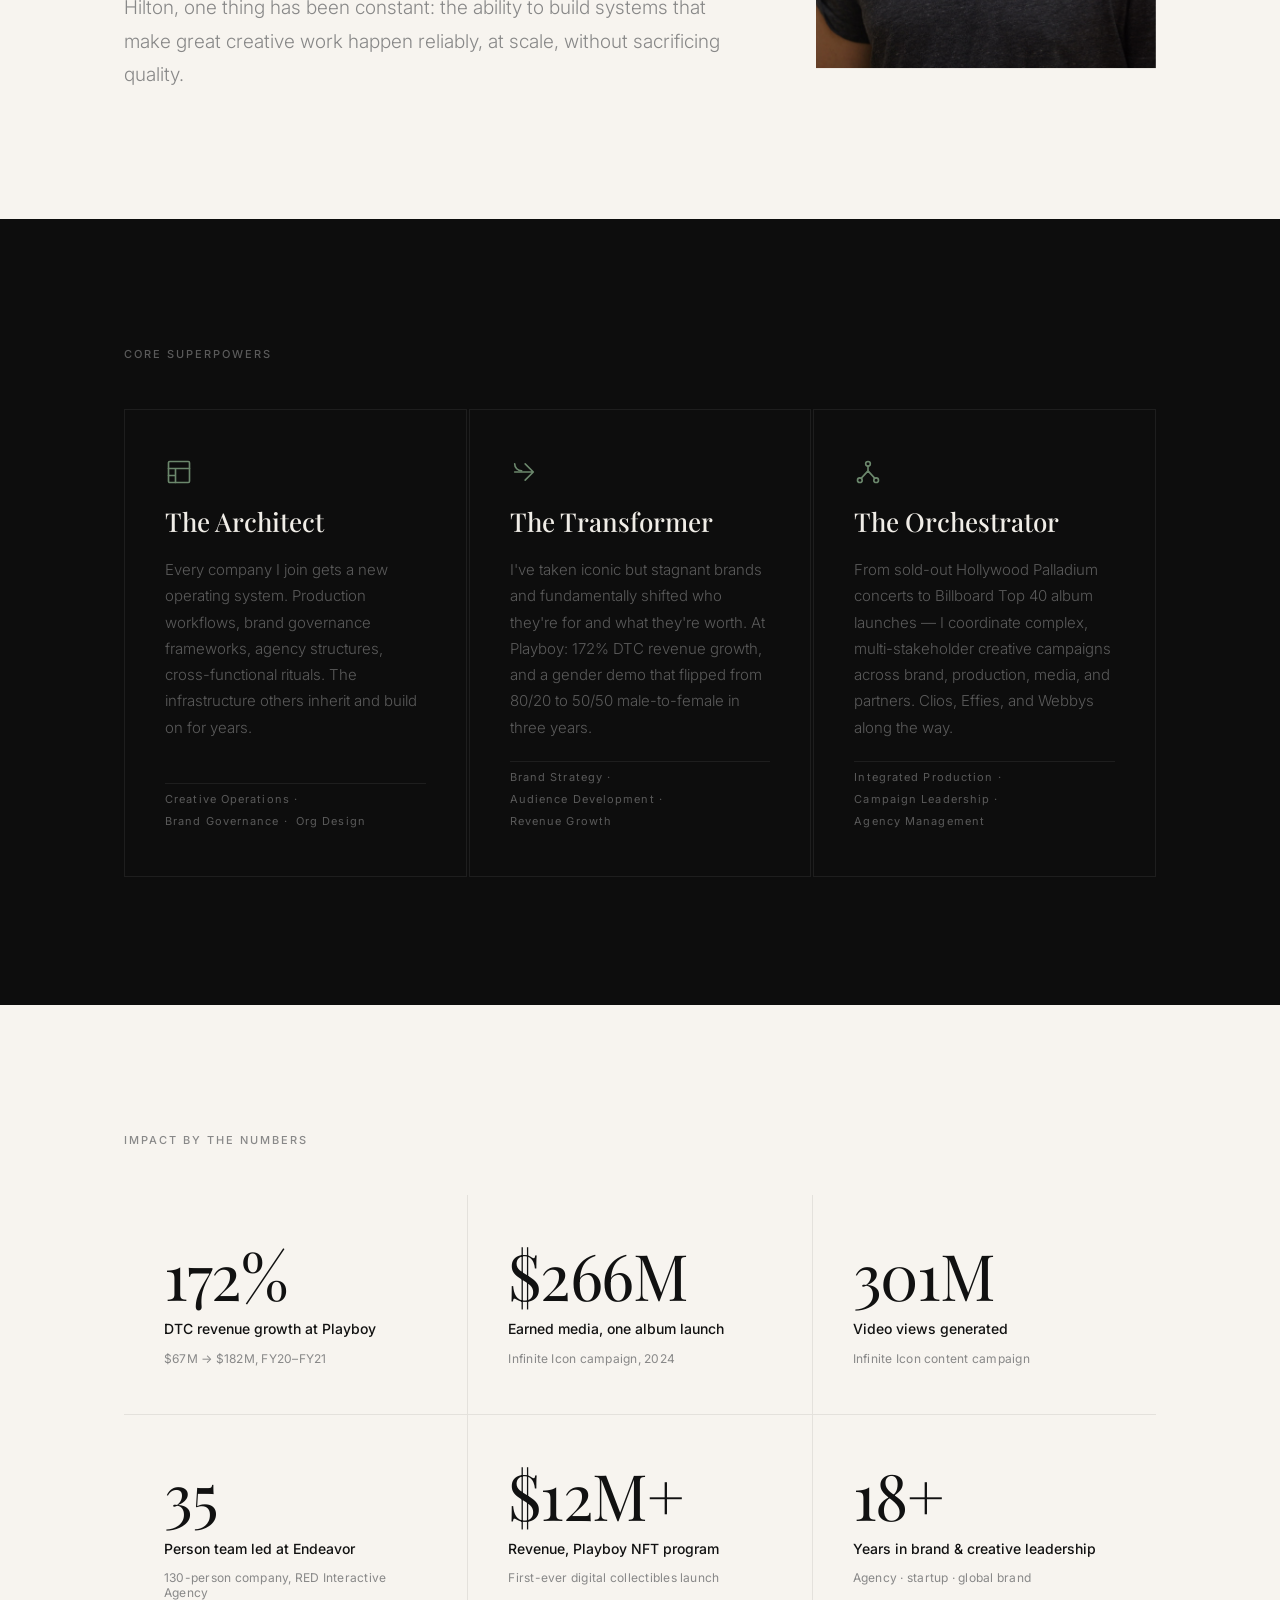
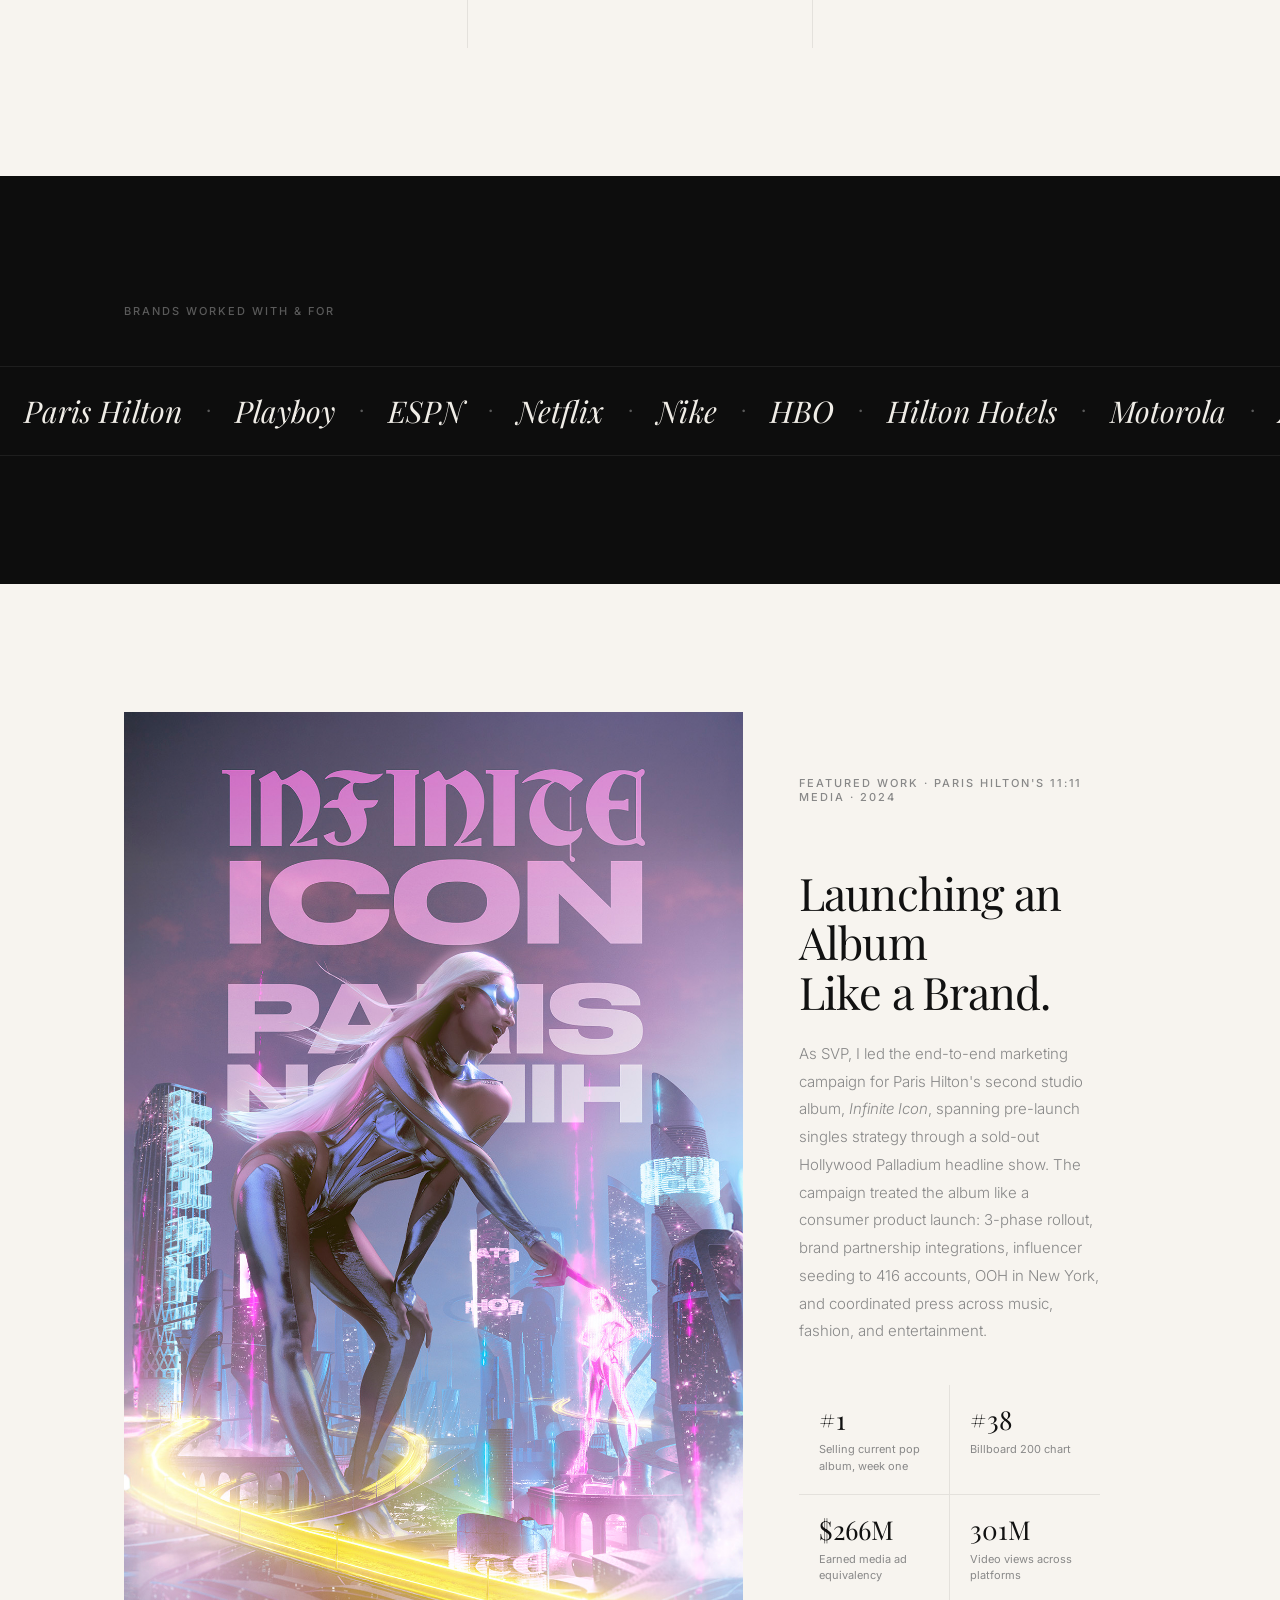
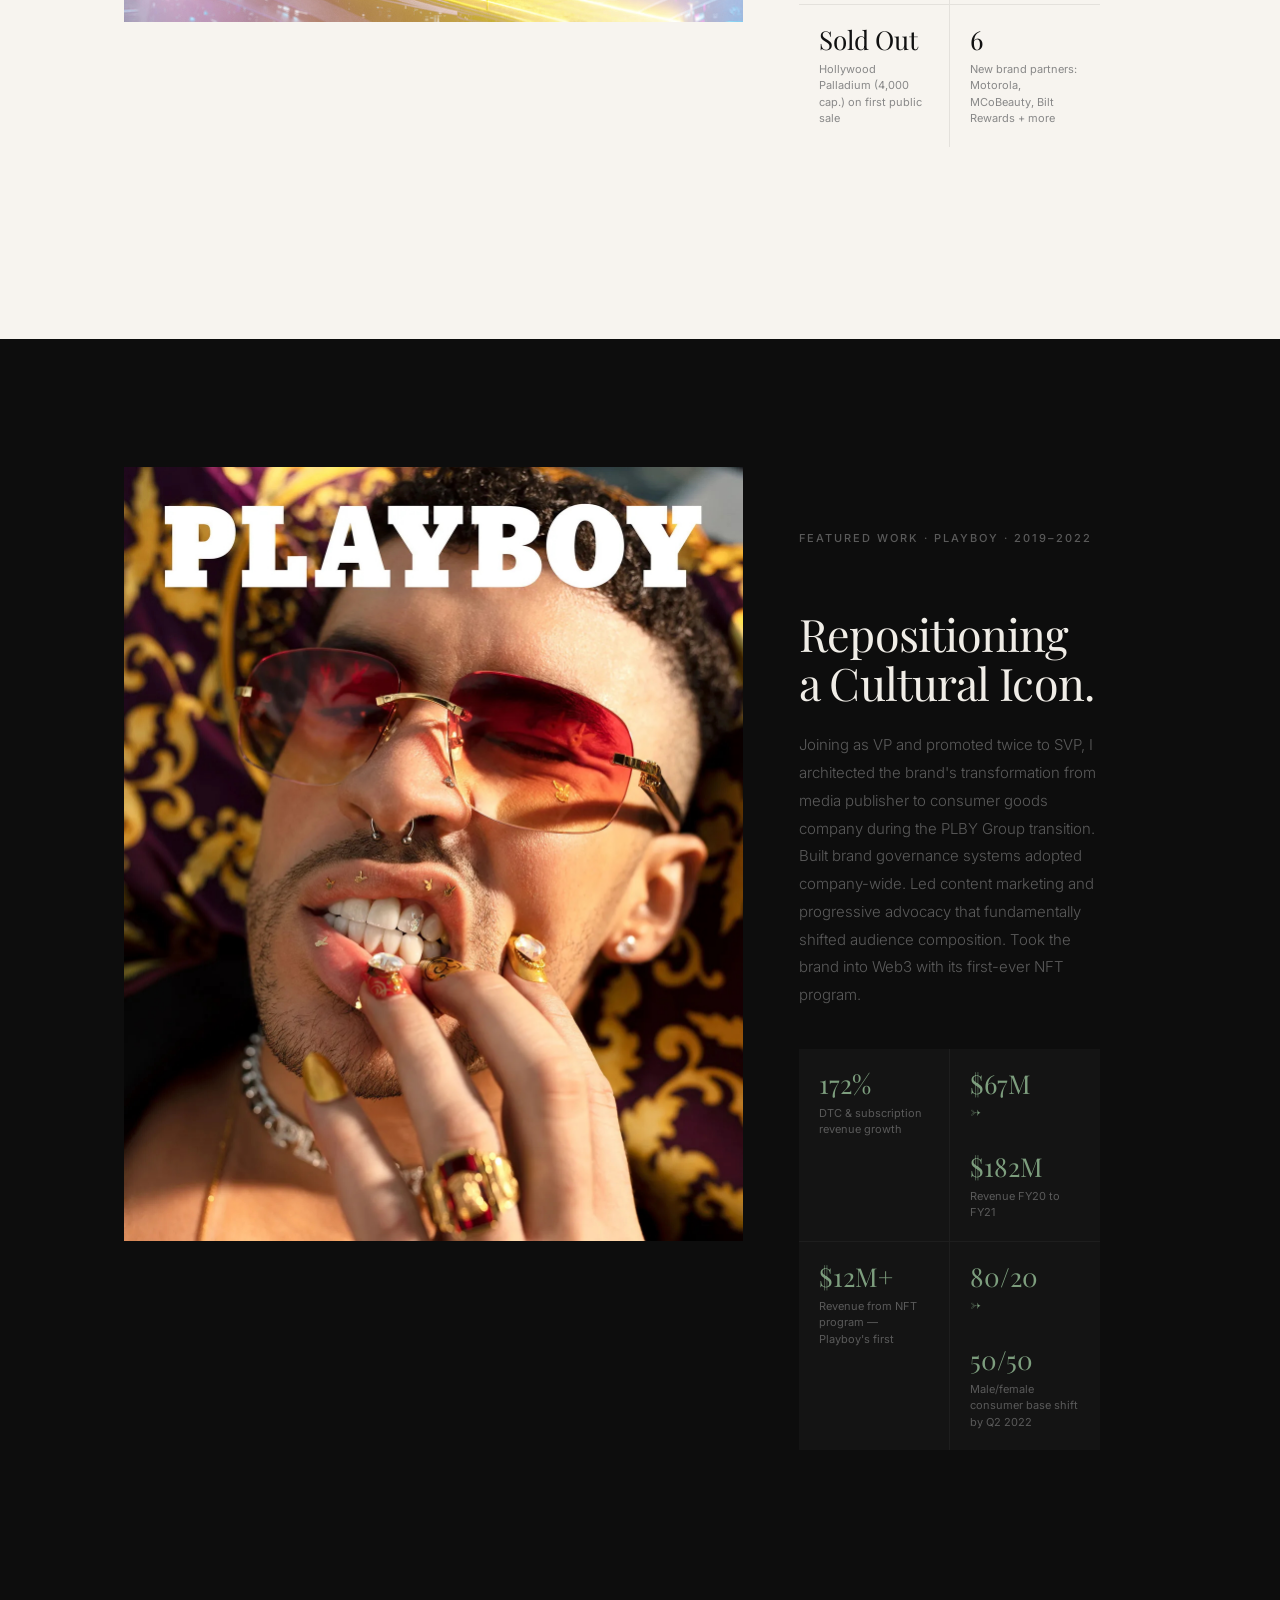
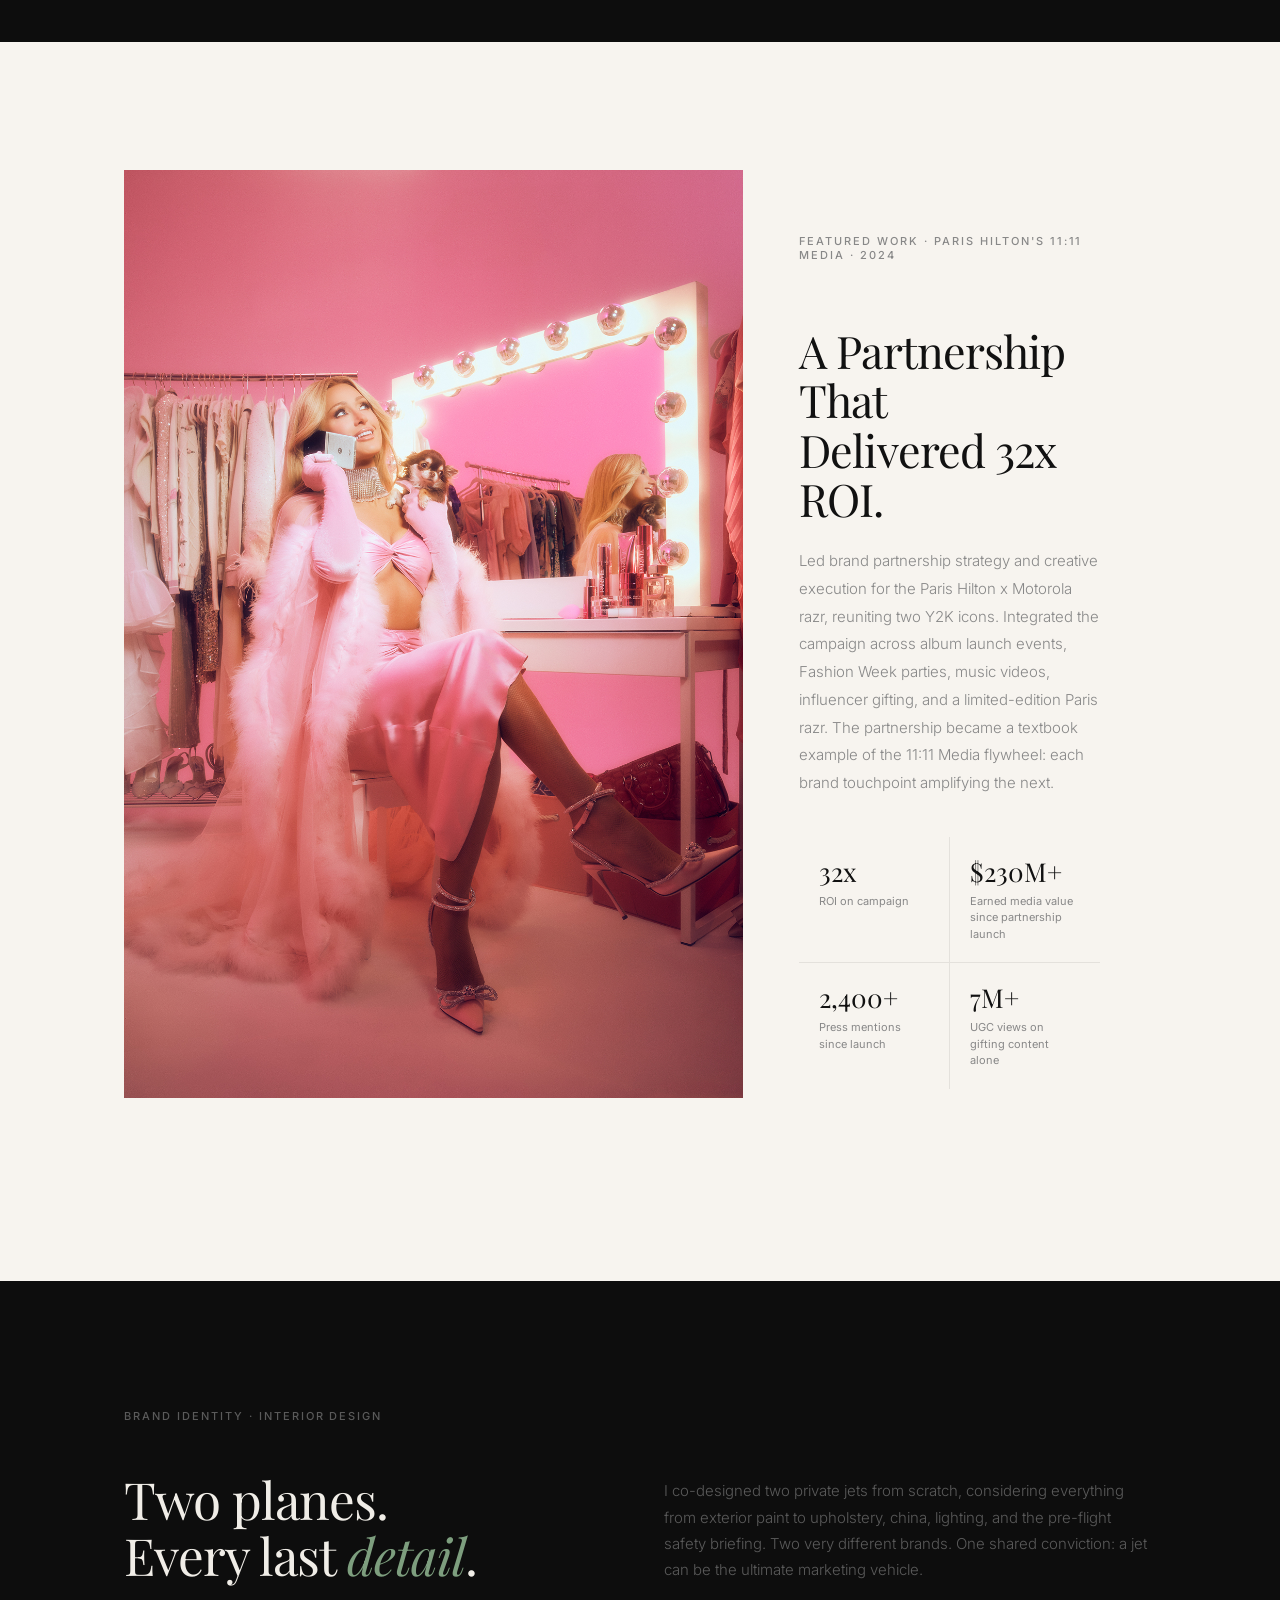
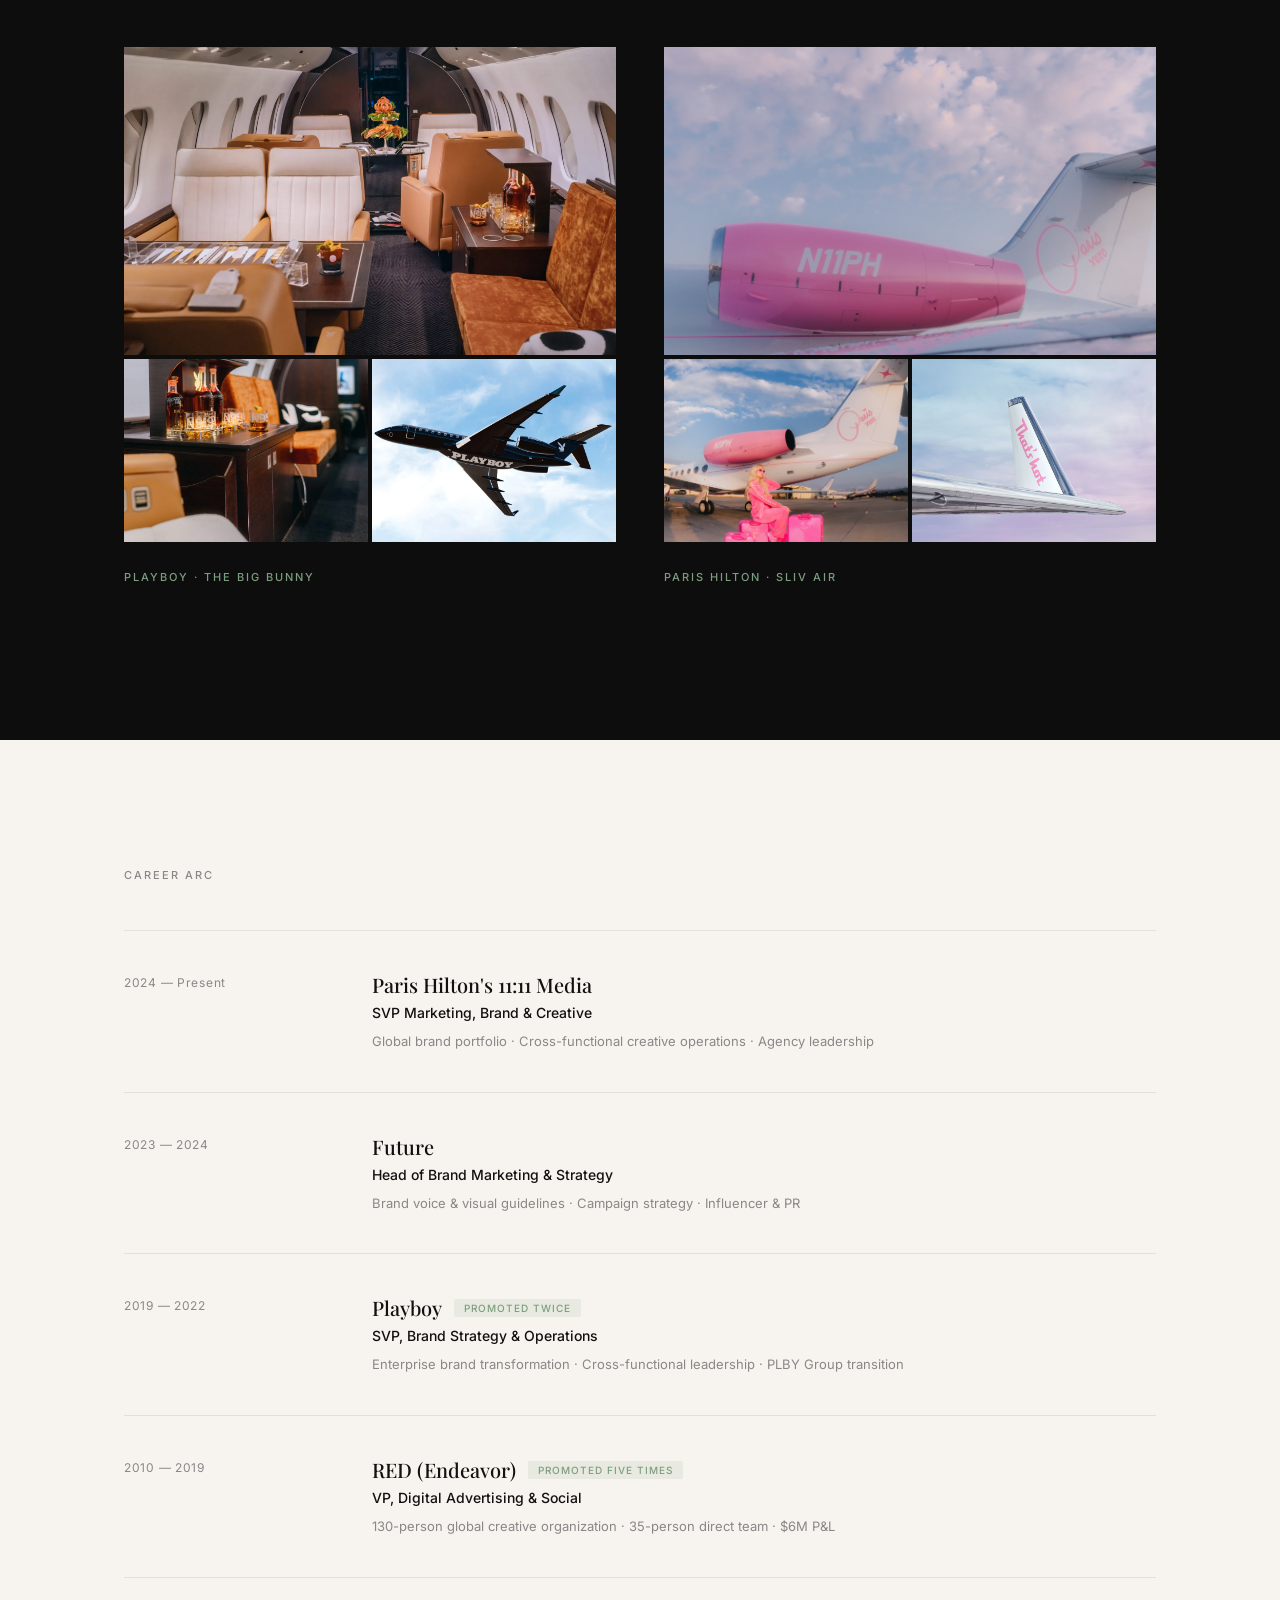
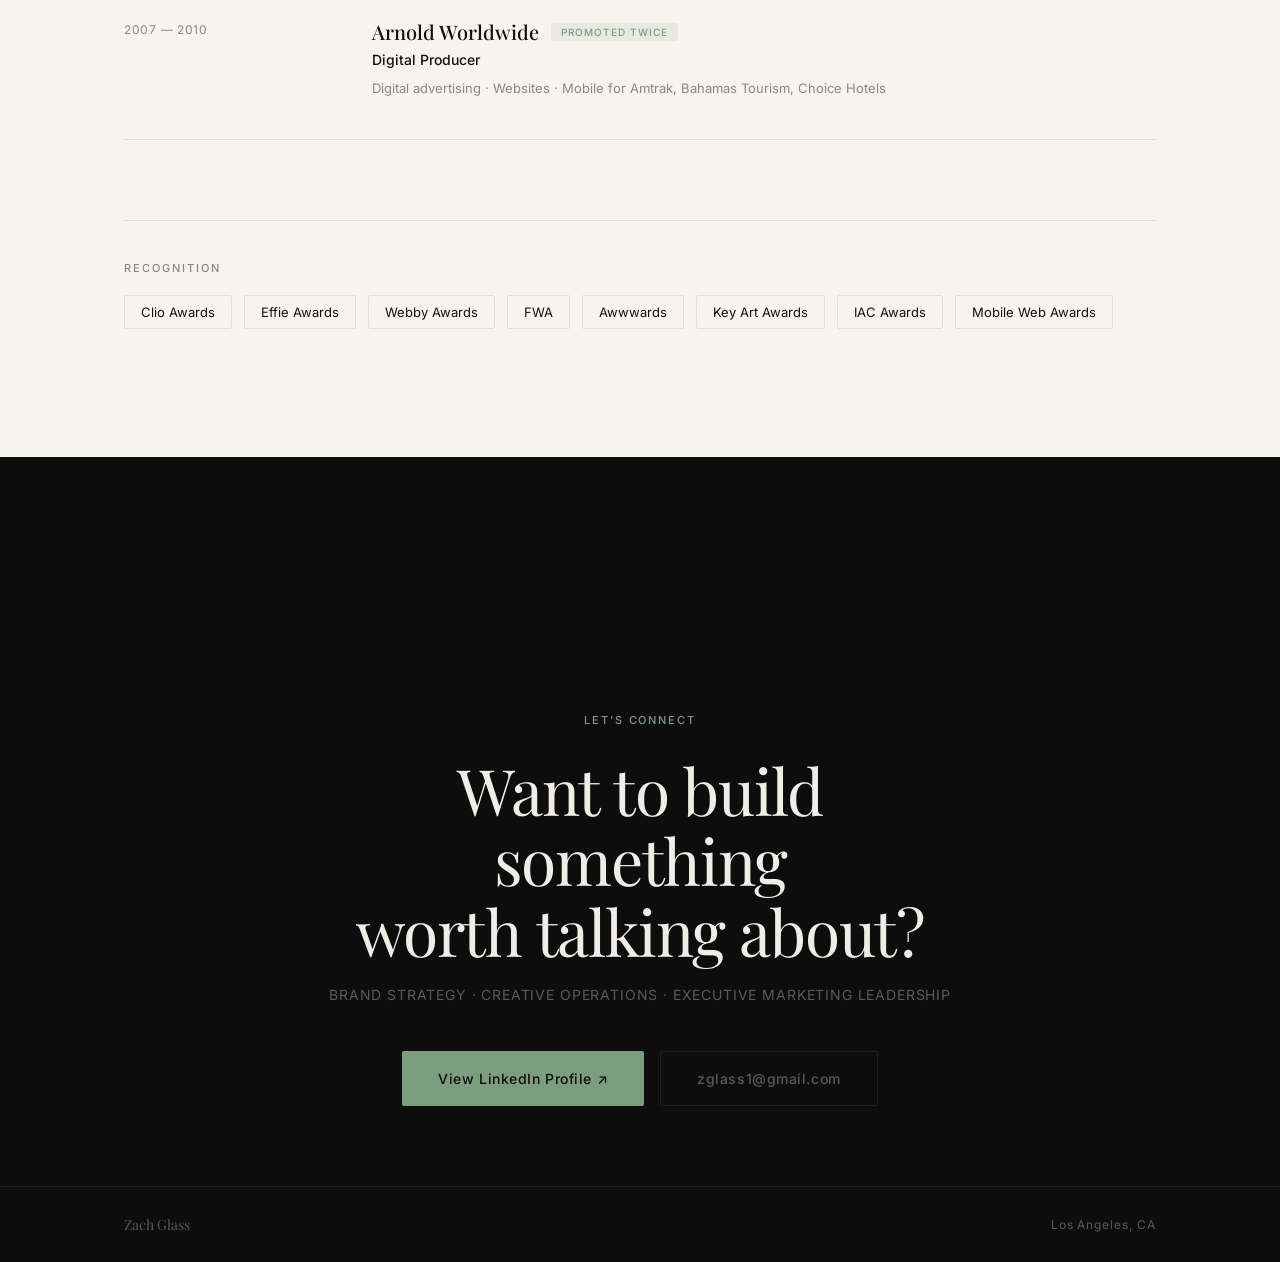
==== commit 8ebe375e: "Update headshot to 2025" ====
--- a/index.html
+++ b/index.html
@@ -117,7 +117,7 @@
             </p>
           </div>
           <div class="headshot-slot reveal">
-            <img src="headshot-portrait.jpg" alt="Zach Glass" style="width:100%;height:auto;display:block;">
+            <img src="headshot-2025.jpeg" alt="Zach Glass" style="width:100%;height:auto;display:block;">
           </div>
         </div>
       </div>
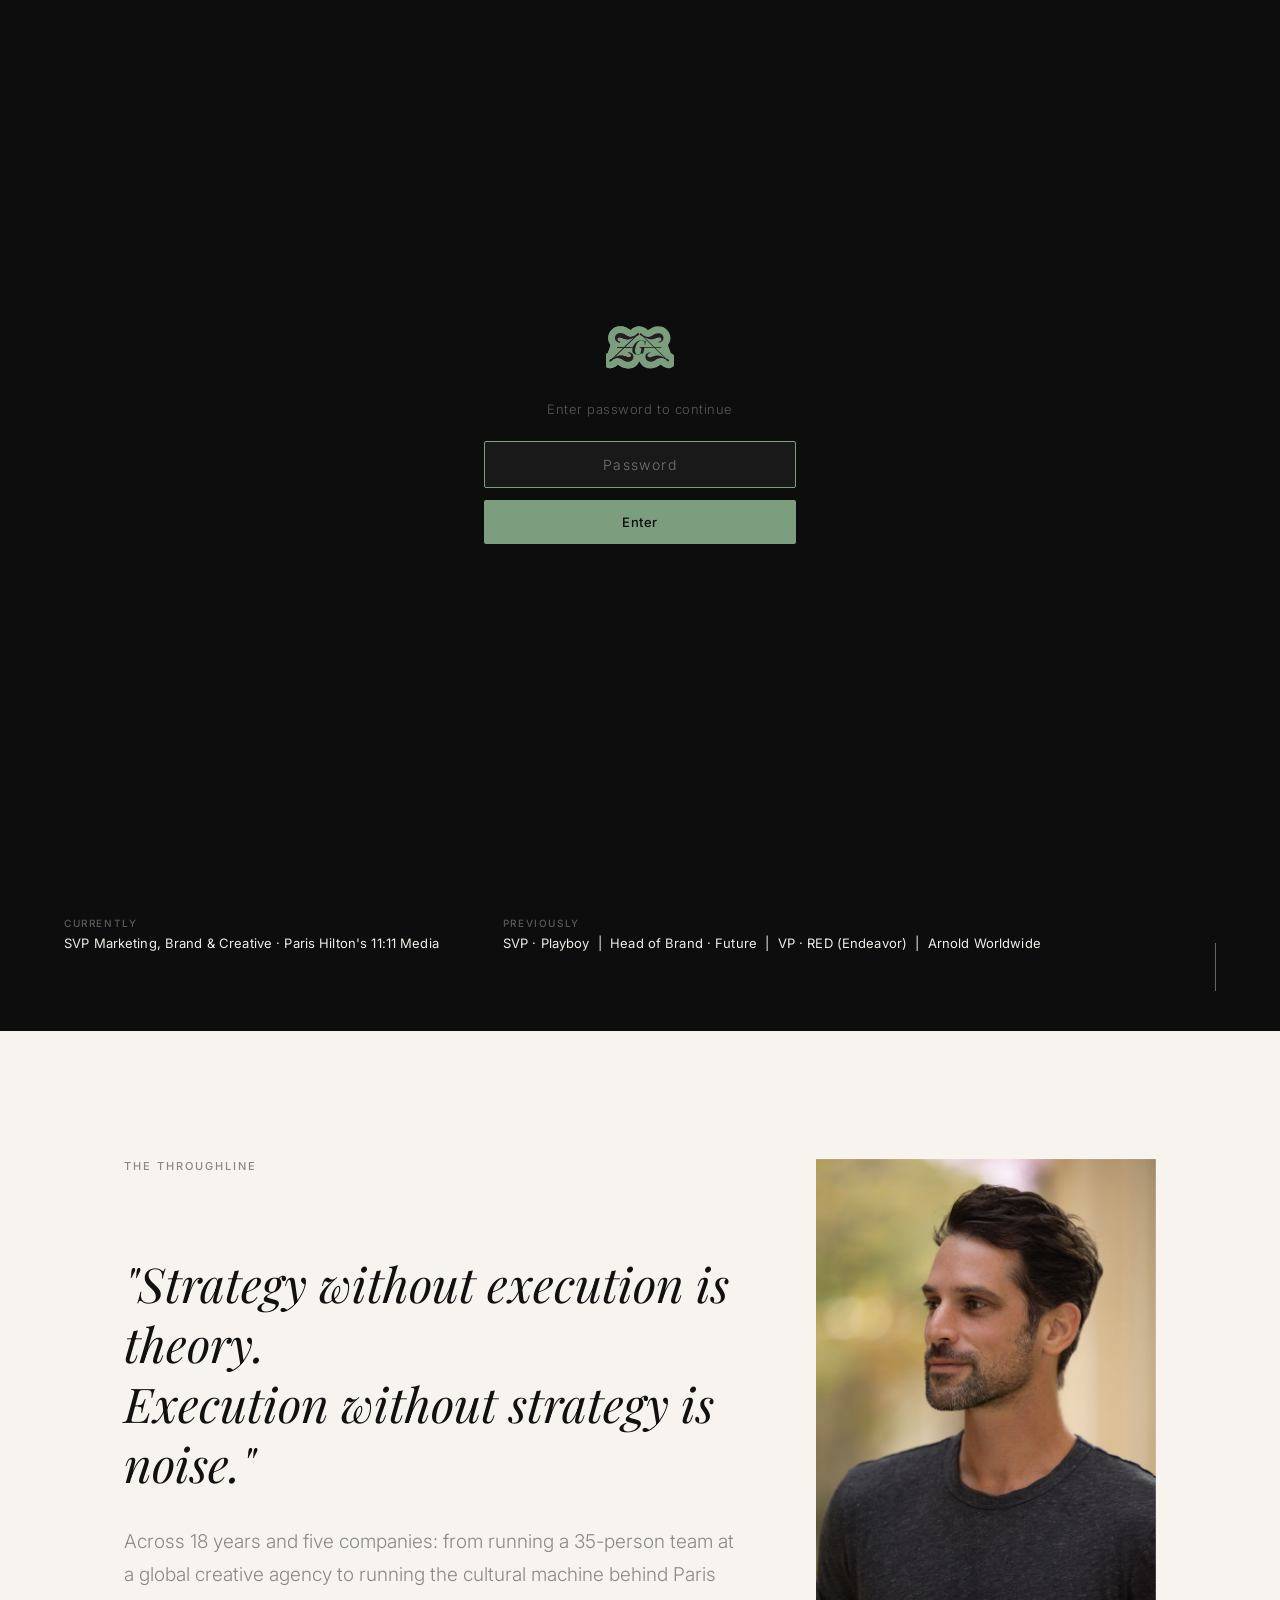
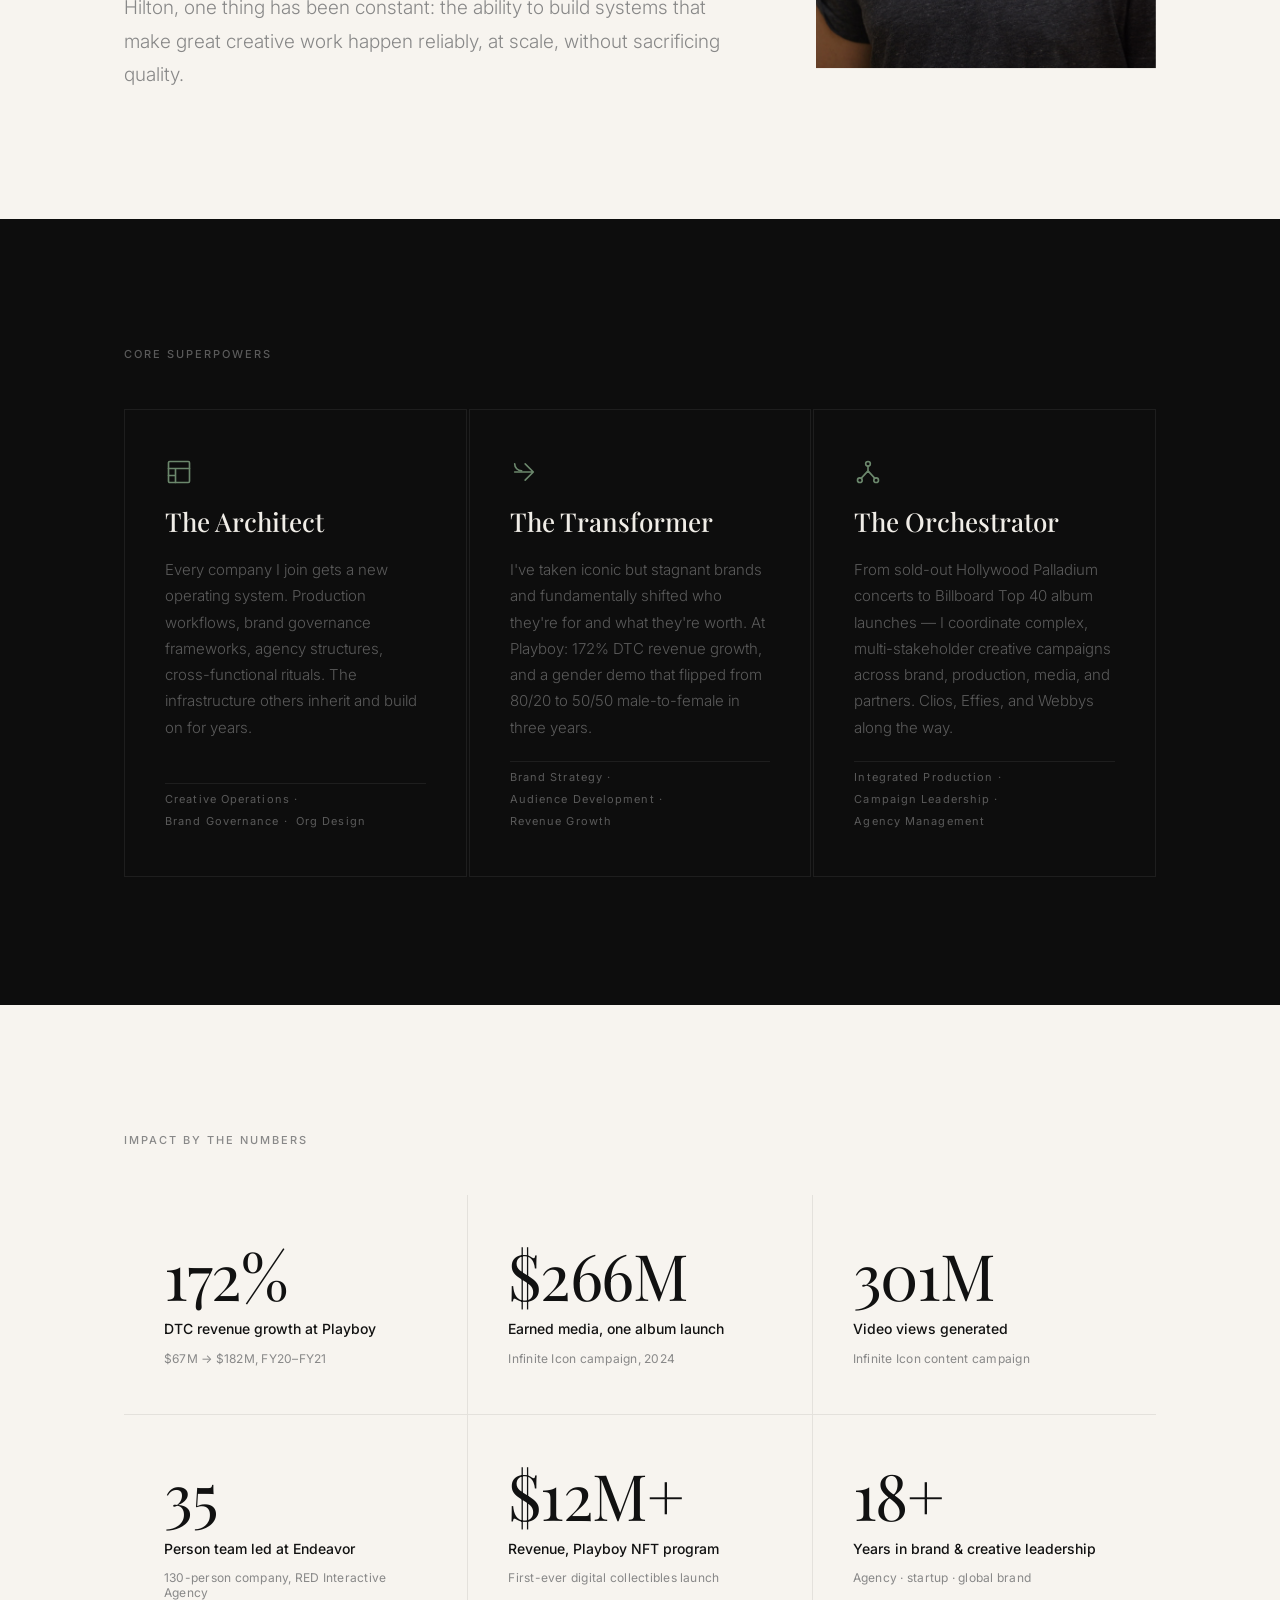
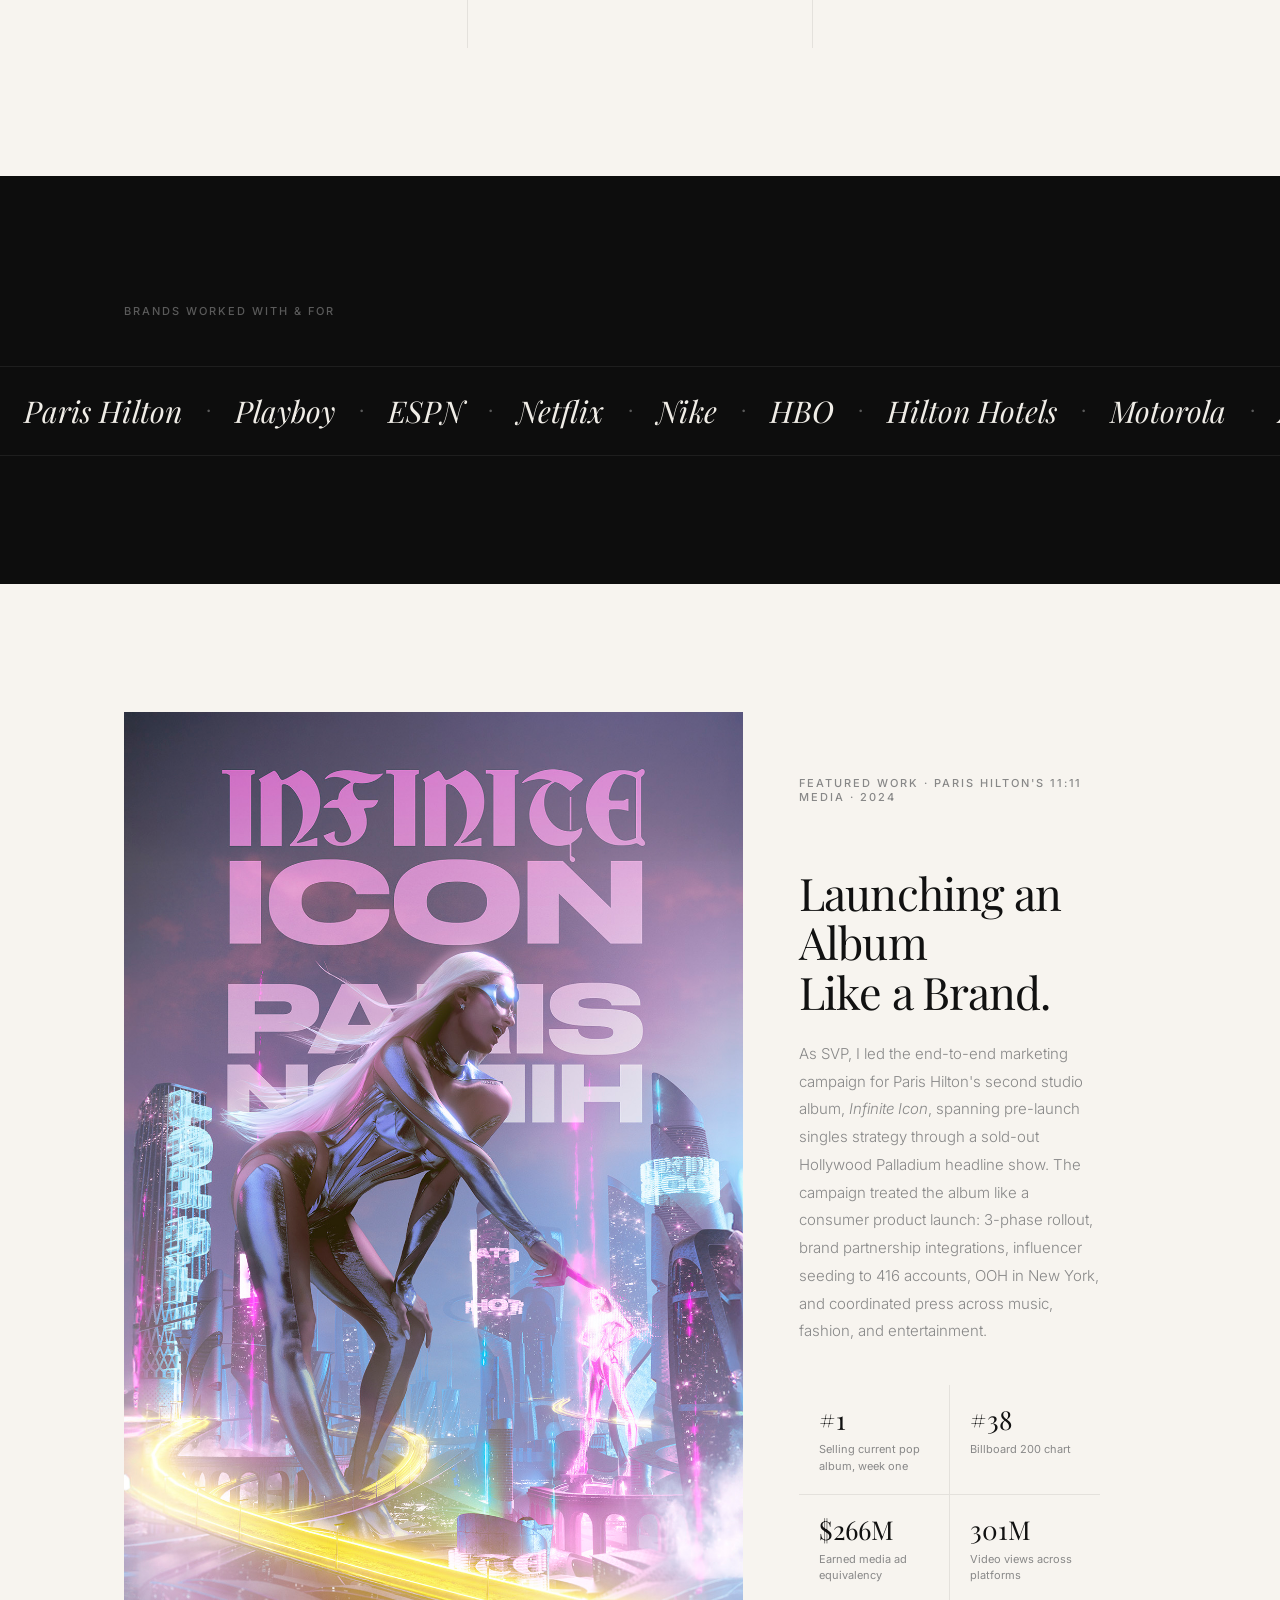
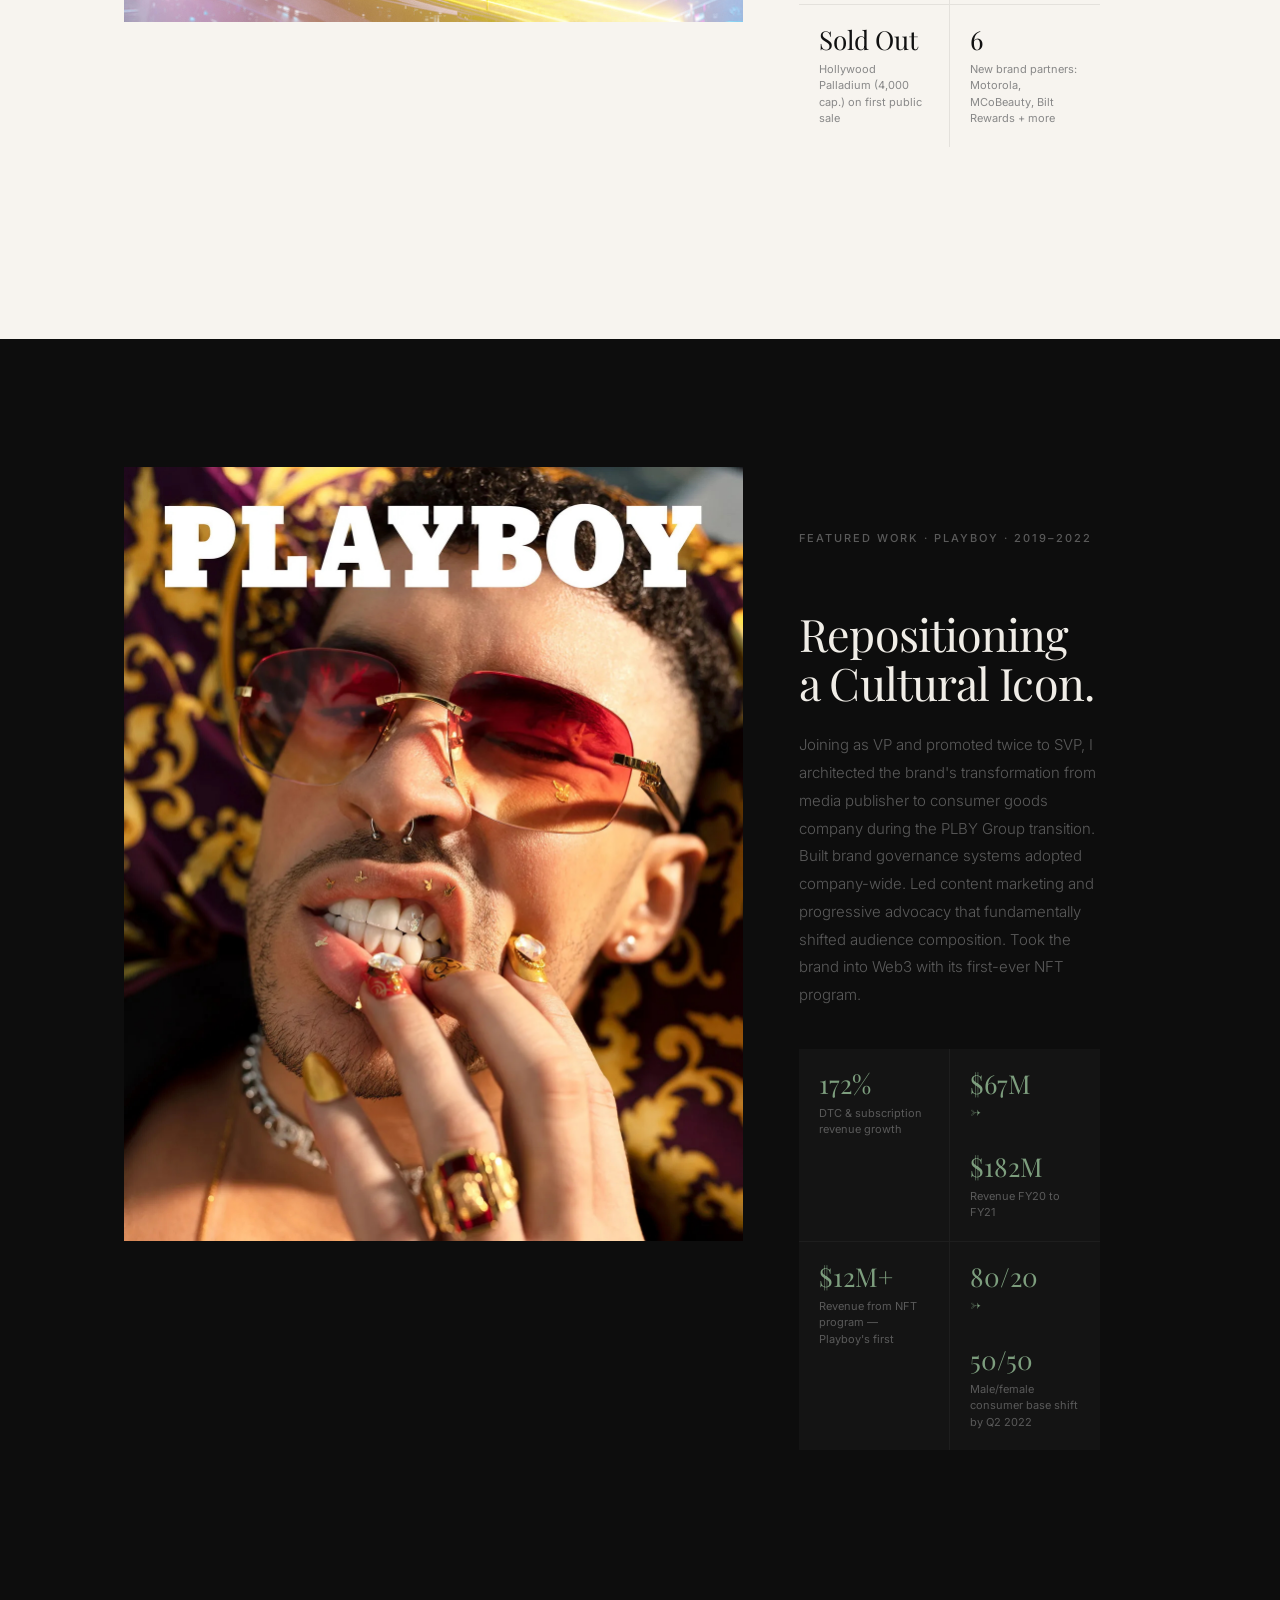
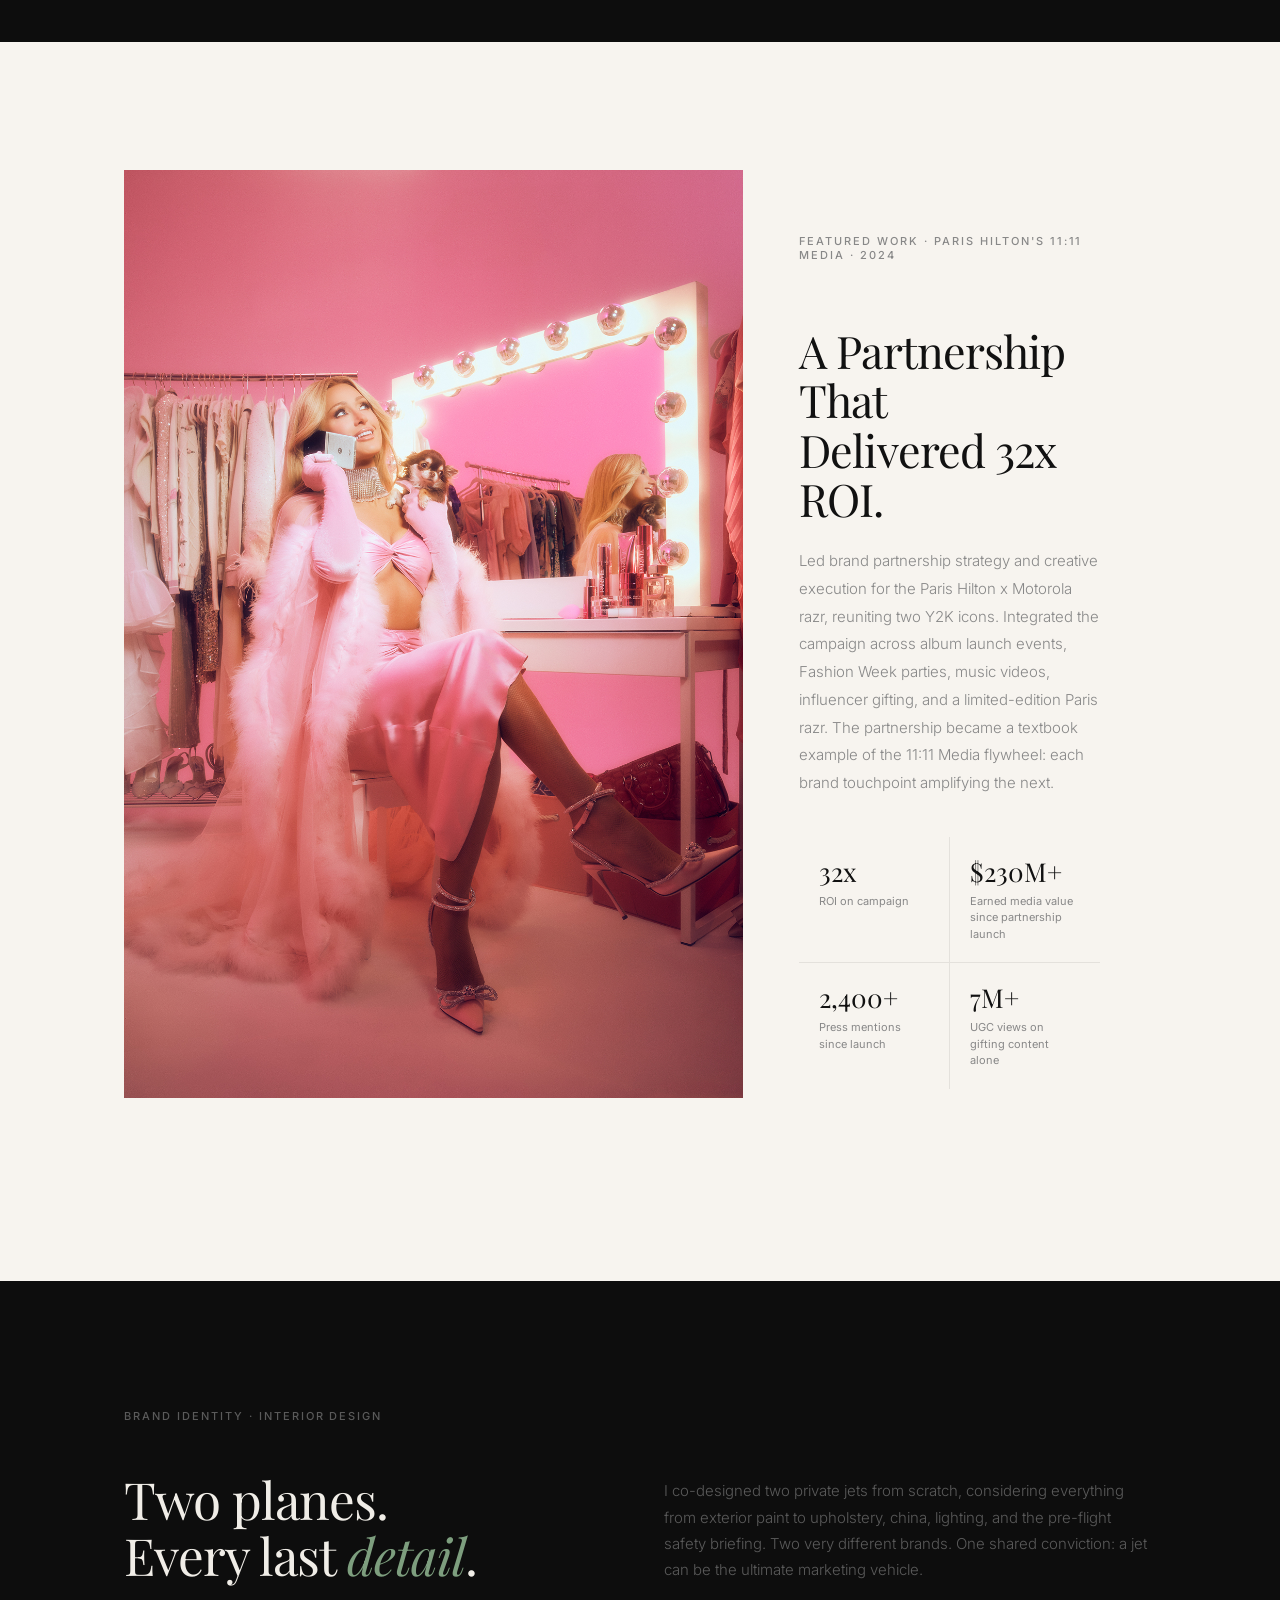
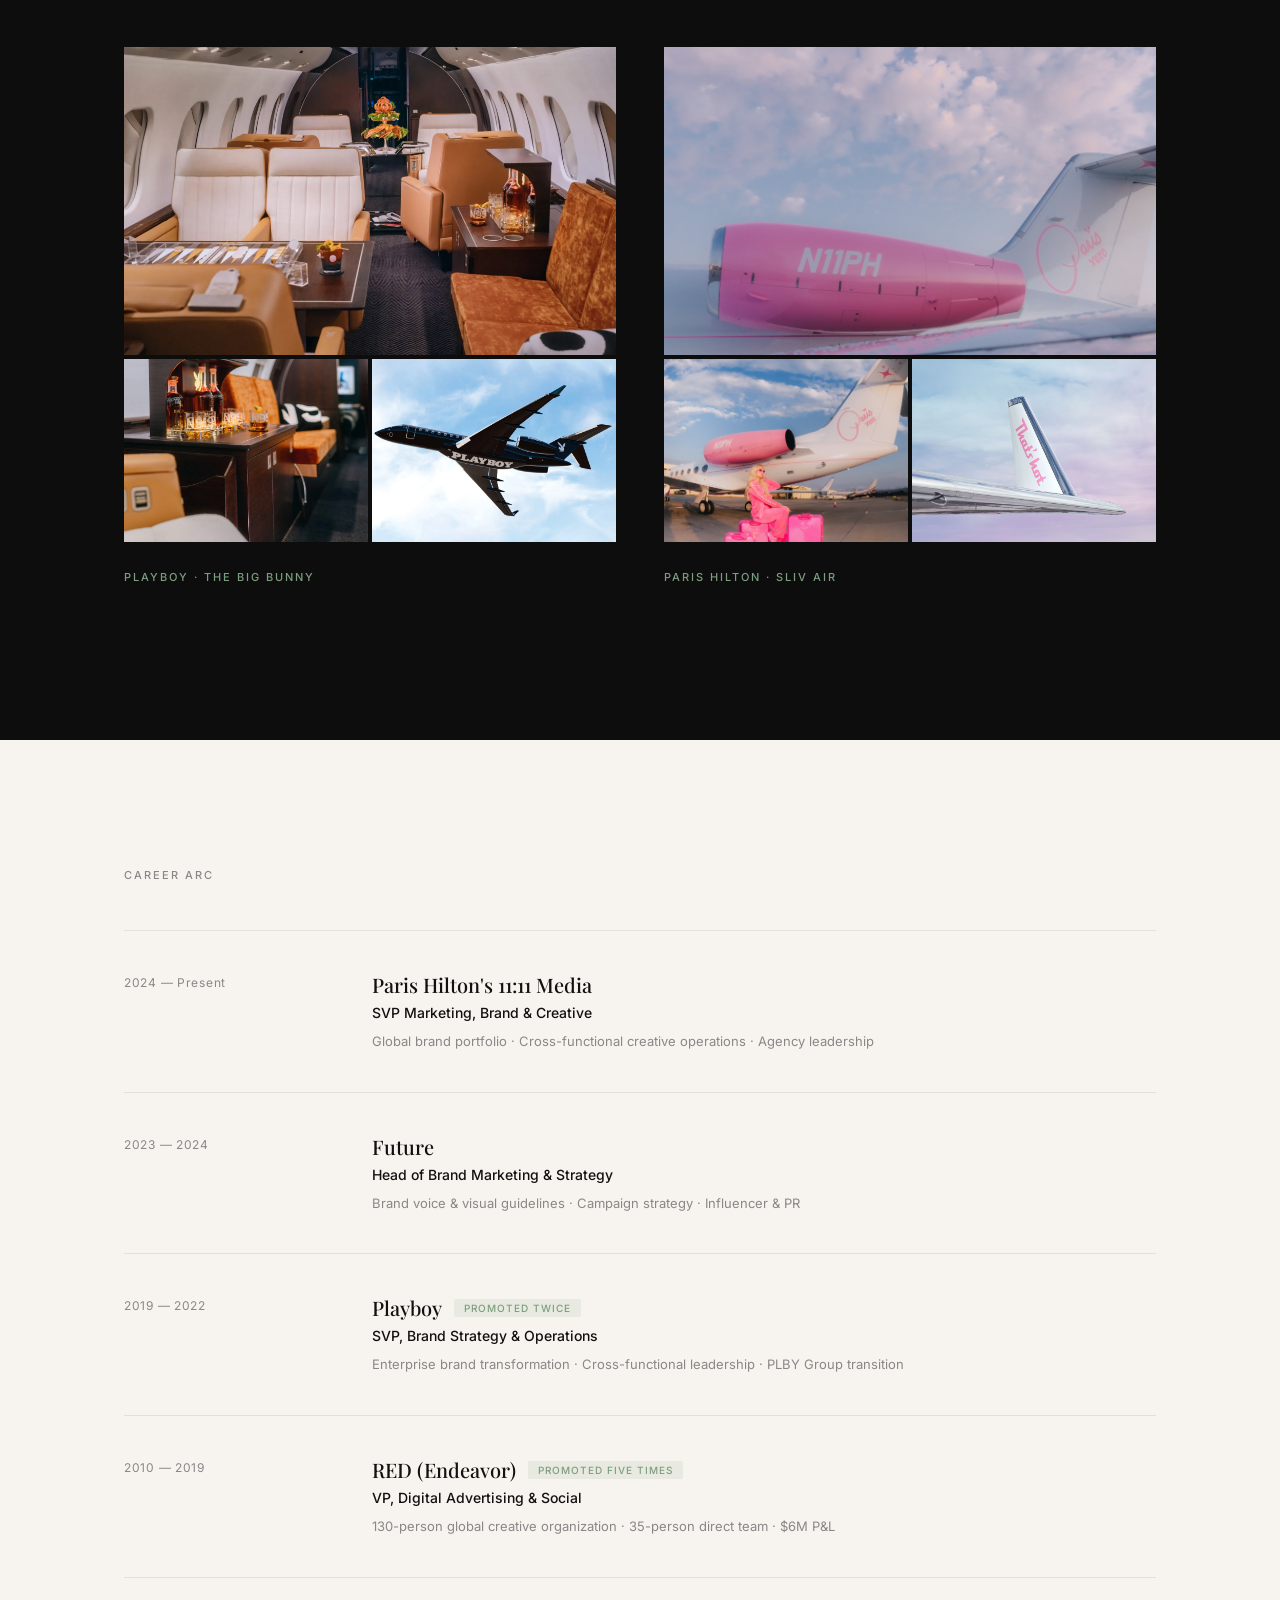
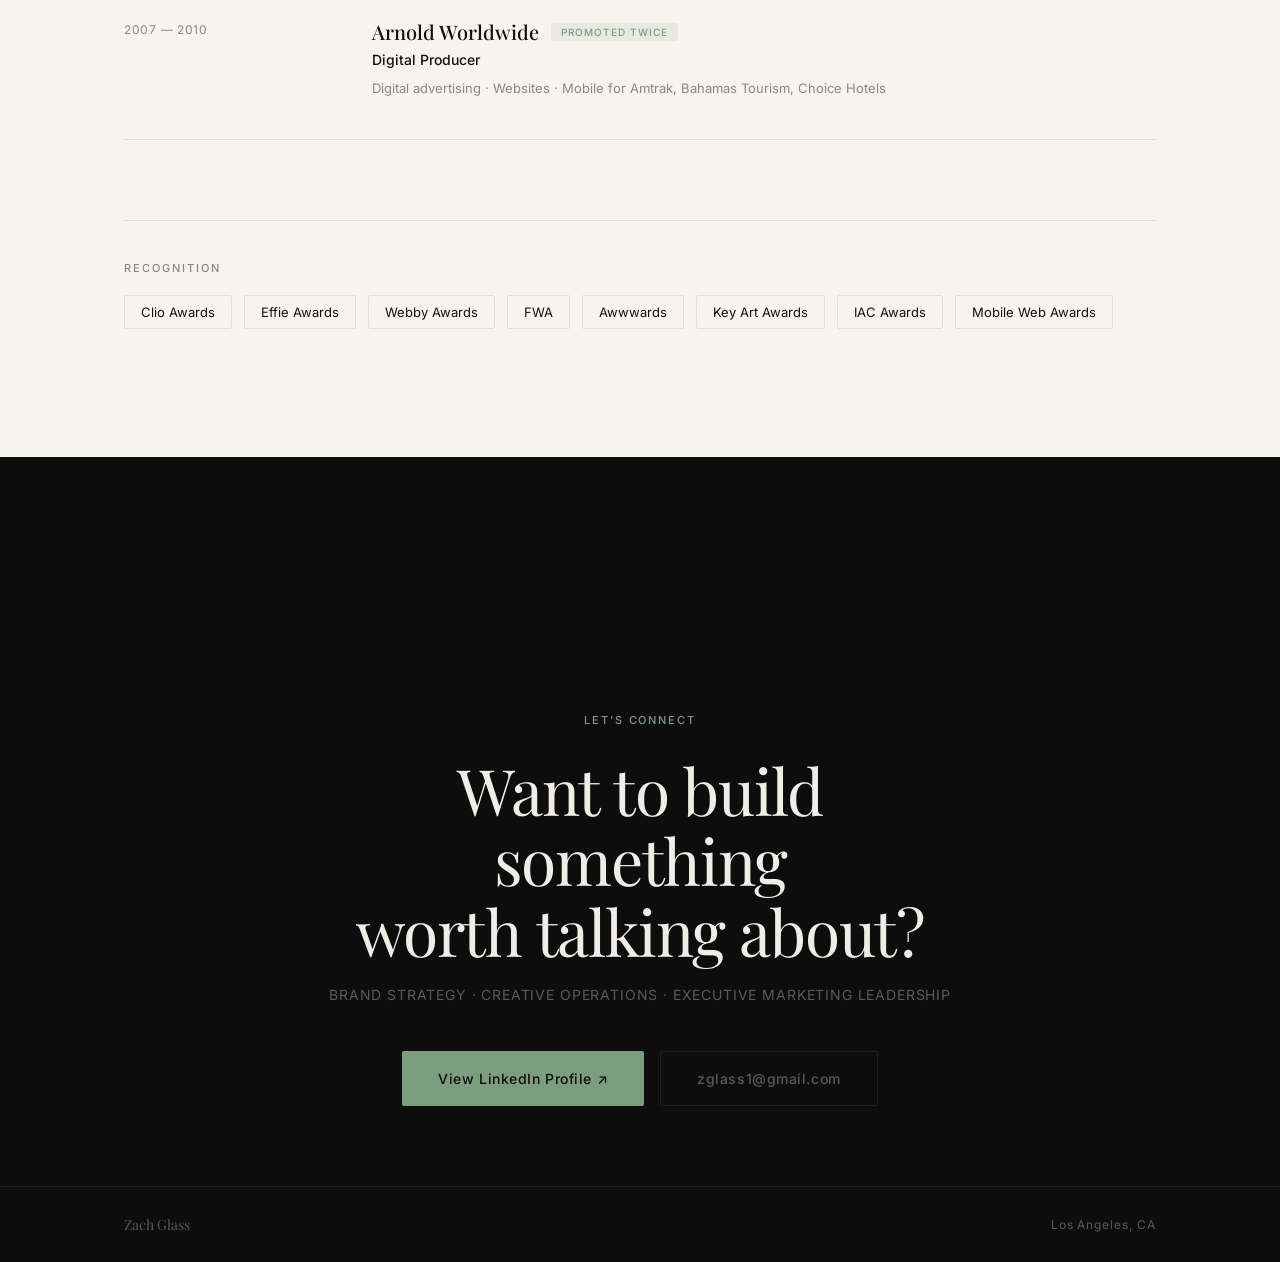
==== commit 5db90615: "Remove 'Private Portfolio' heading from password gate" ====
--- a/index.html
+++ b/index.html
@@ -17,8 +17,7 @@
   <div id="password-gate">
     <div class="gate-inner">
       <img src="logo.svg" alt="Zach Glass" class="gate-logo-img">
-      <h2 class="gate-title">Private Portfolio</h2>
-      <p class="gate-sub">Enter password to continue</p>
+<p class="gate-sub">Enter password to continue</p>
       <form class="gate-form" onsubmit="checkPassword(event)">
         <input id="gate-input" class="gate-input" type="password" placeholder="Password" autocomplete="off" autofocus />
         <button class="btn btn--primary gate-btn" type="submit">Enter</button>
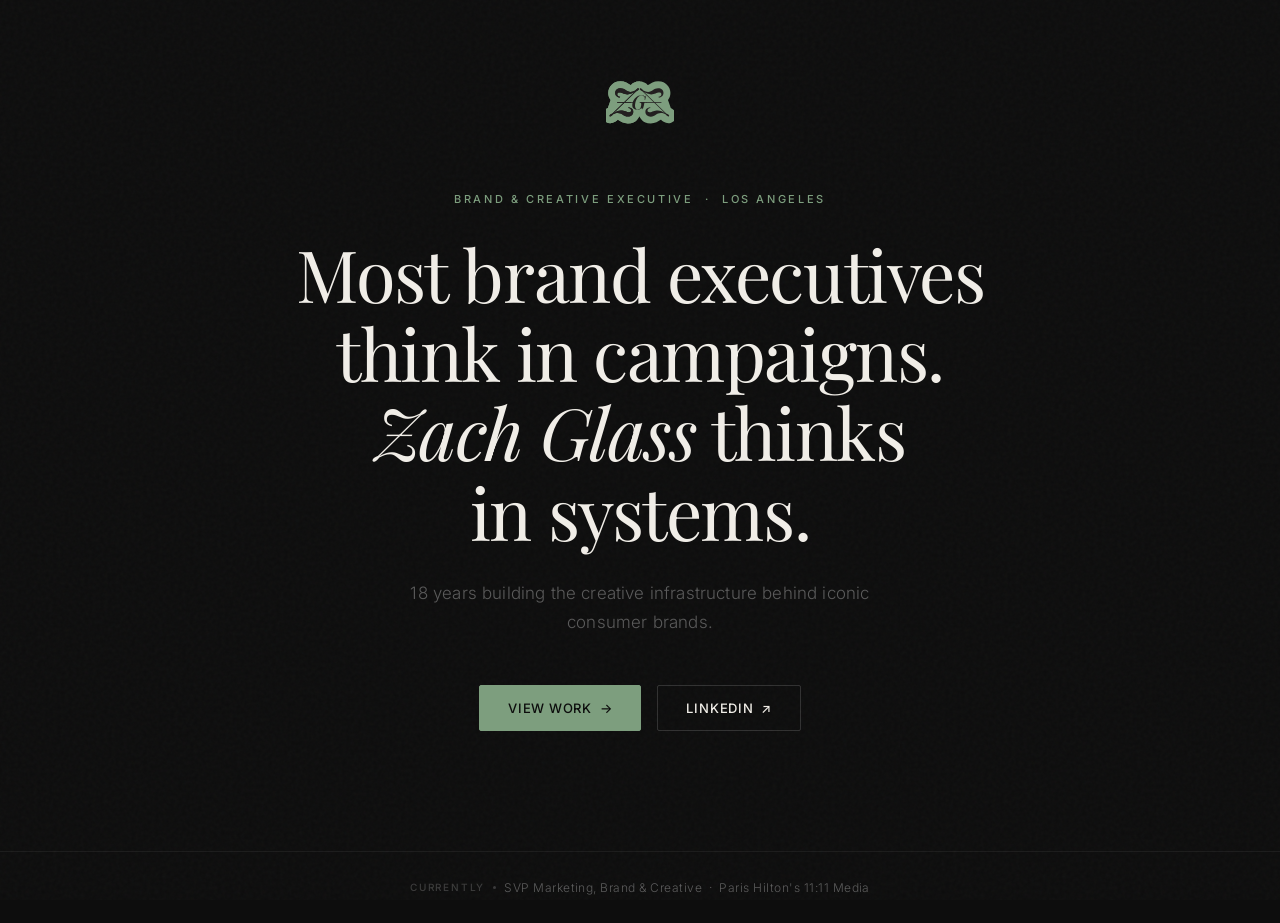
==== commit 656a673b: "Add public landing page (index.html) + move portfolio to portfolio.html" ====
--- a/index.html
+++ b/index.html
@@ -3,576 +3,238 @@
 <head>
   <meta charset="UTF-8" />
   <meta name="viewport" content="width=device-width, initial-scale=1.0" />
+
   <title>Zach Glass — Brand & Creative Executive</title>
-  <meta name="description" content="Brand and creative marketing executive with 18+ years leading large-scale marketing, production, and cross-functional teams for global consumer brands." />
+  <meta name="description" content="Brand and creative marketing executive. 18 years building the creative infrastructure behind iconic consumer brands — Playboy, Paris Hilton, razr, and more." />
+
+  <!-- Open Graph -->
+  <meta property="og:type" content="website" />
+  <meta property="og:url" content="https://zachglass.com/" />
+  <meta property="og:title" content="Zach Glass — Brand & Creative Executive" />
+  <meta property="og:description" content="18 years building the creative infrastructure behind iconic consumer brands. SVP Marketing, Brand & Creative at Paris Hilton's 11:11 Media." />
+
+  <!-- Canonical -->
+  <link rel="canonical" href="https://zachglass.com/" />
+
+  <link rel="icon" type="image/svg+xml" href="logo.svg" />
+
   <link rel="preconnect" href="https://fonts.googleapis.com" />
   <link rel="preconnect" href="https://fonts.gstatic.com" crossorigin />
   <link href="https://fonts.googleapis.com/css2?family=Playfair+Display:ital,wght@0,400;0,500;0,700;1,400;1,500&family=Inter:wght@300;400;500;600&display=swap" rel="stylesheet" />
-  <link rel="icon" type="image/svg+xml" href="logo.svg" />
-  <link rel="stylesheet" href="style.css" />
+
+  <style>
+    *, *::before, *::after { box-sizing: border-box; margin: 0; padding: 0; }
+
+    :root {
+      --dark: #0d0d0d;
+      --cream: #f0ede7;
+      --accent: #7d9e7e;
+      --mid: #3a3a3a;
+      --dim: #5a5a5a;
+    }
+
+    html, body {
+      height: 100%;
+    }
+
+    body {
+      background: var(--dark);
+      color: var(--cream);
+      font-family: 'Inter', sans-serif;
+      min-height: 100vh;
+      display: flex;
+      flex-direction: column;
+    }
+
+    /* ── Layout ── */
+    .landing {
+      flex: 1;
+      display: flex;
+      flex-direction: column;
+      align-items: center;
+      justify-content: center;
+      padding: 80px 32px 120px;
+      text-align: center;
+      position: relative;
+    }
+
+    /* ── Logo ── */
+    .logo {
+      margin-bottom: 56px;
+    }
+
+    .logo img {
+      height: 52px;
+      width: auto;
+    }
+
+    /* ── Eyebrow ── */
+    .eyebrow {
+      font-size: 11px;
+      font-weight: 500;
+      letter-spacing: 0.24em;
+      text-transform: uppercase;
+      color: var(--accent);
+      margin-bottom: 28px;
+    }
+
+    /* ── Headline ── */
+    .headline {
+      font-family: 'Playfair Display', Georgia, serif;
+      font-size: clamp(36px, 6vw, 72px);
+      font-weight: 400;
+      line-height: 1.1;
+      letter-spacing: -0.02em;
+      color: var(--cream);
+      max-width: 760px;
+      margin-bottom: 28px;
+    }
+
+    .headline em {
+      font-style: italic;
+      color: var(--cream);
+    }
+
+    /* ── Sub ── */
+    .sub {
+      font-size: clamp(15px, 2vw, 17px);
+      font-weight: 300;
+      color: var(--dim);
+      line-height: 1.7;
+      max-width: 480px;
+      margin-bottom: 48px;
+      letter-spacing: 0.01em;
+    }
+
+    /* ── CTAs ── */
+    .actions {
+      display: flex;
+      gap: 16px;
+      flex-wrap: wrap;
+      justify-content: center;
+    }
+
+    .btn {
+      display: inline-flex;
+      align-items: center;
+      gap: 8px;
+      padding: 14px 28px;
+      font-family: 'Inter', sans-serif;
+      font-size: 13px;
+      font-weight: 500;
+      letter-spacing: 0.06em;
+      text-transform: uppercase;
+      text-decoration: none;
+      border-radius: 2px;
+      transition: all 0.2s ease;
+      cursor: pointer;
+    }
+
+    .btn--primary {
+      background: var(--accent);
+      color: #0d0d0d;
+      border: 1px solid var(--accent);
+    }
+
+    .btn--primary:hover {
+      background: transparent;
+      color: var(--accent);
+    }
+
+    .btn--ghost {
+      background: transparent;
+      color: var(--cream);
+      border: 1px solid rgba(255,255,255,0.15);
+    }
+
+    .btn--ghost:hover {
+      border-color: rgba(255,255,255,0.4);
+    }
+
+    /* ── Footer strip ── */
+    .footer-strip {
+      width: 100%;
+      border-top: 1px solid rgba(255,255,255,0.06);
+      padding: 28px 32px;
+      display: flex;
+      align-items: center;
+      justify-content: center;
+      gap: 8px;
+    }
+
+    .footer-label {
+      font-size: 10px;
+      font-weight: 500;
+      letter-spacing: 0.18em;
+      text-transform: uppercase;
+      color: var(--mid);
+    }
+
+    .footer-value {
+      font-size: 12px;
+      font-weight: 300;
+      letter-spacing: 0.04em;
+      color: var(--dim);
+    }
+
+    .footer-dot {
+      width: 3px;
+      height: 3px;
+      border-radius: 50%;
+      background: var(--mid);
+      flex-shrink: 0;
+    }
+
+    /* ── Subtle grain overlay ── */
+    .landing::before {
+      content: '';
+      position: fixed;
+      inset: 0;
+      background-image: url("data:image/svg+xml,%3Csvg viewBox='0 0 256 256' xmlns='http://www.w3.org/2000/svg'%3E%3Cfilter id='noise'%3E%3CfeTurbulence type='fractalNoise' baseFrequency='0.9' numOctaves='4' stitchTiles='stitch'/%3E%3C/filter%3E%3Crect width='100%25' height='100%25' filter='url(%23noise)' opacity='0.03'/%3E%3C/svg%3E");
+      pointer-events: none;
+      z-index: 0;
+    }
+
+    .landing > * { position: relative; z-index: 1; }
+
+    /* ── Mobile ── */
+    @media (max-width: 600px) {
+      .landing { padding: 60px 24px 100px; }
+      .footer-strip { flex-direction: column; gap: 4px; text-align: center; }
+    }
+  </style>
 </head>
 <body>
 
-  <!-- PASSWORD GATE -->
-  <div id="password-gate">
-    <div class="gate-inner">
-      <img src="logo.svg" alt="Zach Glass" class="gate-logo-img">
-<p class="gate-sub">Enter password to continue</p>
-      <form class="gate-form" onsubmit="checkPassword(event)">
-        <input id="gate-input" class="gate-input" type="password" placeholder="Password" autocomplete="off" autofocus />
-        <button class="btn btn--primary gate-btn" type="submit">Enter</button>
-      </form>
-      <p class="gate-error" id="gate-error">Incorrect password</p>
+  <main class="landing">
+
+    <div class="logo">
+      <img src="logo.svg" alt="Zach Glass" />
     </div>
-  </div>
-
-  <script>
-    (function() {
-      if (sessionStorage.getItem('zg-auth') === 'true') {
-        document.getElementById('password-gate').style.display = 'none';
-      }
-    })();
-    function checkPassword(e) {
-      e.preventDefault();
-      const val = document.getElementById('gate-input').value;
-      if (val === 'glass') {
-        sessionStorage.setItem('zg-auth', 'true');
-        const gate = document.getElementById('password-gate');
-        gate.style.opacity = '0';
-        gate.style.transition = 'opacity 0.4s ease';
-        setTimeout(() => gate.style.display = 'none', 400);
-      } else {
-        document.getElementById('gate-error').style.opacity = '1';
-        document.getElementById('gate-input').value = '';
-        document.getElementById('gate-input').focus();
-      }
-    }
-  </script>
-
-  <!-- NAV -->
-  <nav class="nav" id="nav">
-    <div class="nav-inner">
-      <a href="#hero" class="nav-logo"><img src="logo.svg" alt="Zach Glass" class="nav-logo-img"></a>
-      <div class="nav-links">
-        <a href="#work" class="nav-link">Work</a>
-        <a href="#impact" class="nav-link">Impact</a>
-        <a href="#jets" class="nav-link">Jets</a>
-        <a href="#career" class="nav-link">Career</a>
-        <a href="https://linkedin.com/in/zglass" target="_blank" rel="noopener" class="nav-cta">LinkedIn ↗</a>
-      </div>
+
+    <p class="eyebrow">Brand &amp; Creative Executive &nbsp;·&nbsp; Los Angeles</p>
+
+    <h1 class="headline">
+      Most brand executives<br>think in campaigns.<br>
+      <em>Zach Glass</em> thinks<br>in systems.
+    </h1>
+
+    <p class="sub">
+      18 years building the creative infrastructure behind iconic consumer brands.
+    </p>
+
+    <div class="actions">
+      <a href="portfolio.html" class="btn btn--primary">View Work &nbsp;→</a>
+      <a href="https://linkedin.com/in/zglass" target="_blank" rel="noopener" class="btn btn--ghost">LinkedIn &nbsp;↗</a>
     </div>
-  </nav>
-
-  <main>
-
-    <!-- HERO -->
-    <section id="hero" class="hero">
-      <div class="container">
-        <p class="eyebrow reveal">Brand &amp; Creative Executive &nbsp;·&nbsp; Los Angeles</p>
-        <h1 class="hero-title reveal">
-          Most brand<br>
-          executives think<br>
-          in campaigns.<br>
-          <em>Zach Glass</em><br>
-          thinks in systems.
-        </h1>
-        <p class="hero-sub reveal">
-          18 years building the creative infrastructure behind iconic consumer brands.
-        </p>
-        <div class="hero-actions reveal">
-          <a href="https://linkedin.com/in/zglass" target="_blank" rel="noopener" class="btn btn--primary">
-            Connect on LinkedIn <span class="btn-icon">↗</span>
-          </a>
-          <a href="#work" class="btn btn--ghost">View Work</a>
-        </div>
-      </div>
-      <div class="hero-footer">
-        <div class="hero-footer-item reveal">
-          <span class="hero-footer-label">Currently</span>
-          <span class="hero-footer-value">SVP Marketing, Brand &amp; Creative · Paris Hilton's 11:11 Media</span>
-        </div>
-        <div class="hero-footer-item reveal">
-          <span class="hero-footer-label">Previously</span>
-          <span class="hero-footer-value">SVP · Playboy &nbsp;|&nbsp; Head of Brand · Future &nbsp;|&nbsp; VP · RED (Endeavor) &nbsp;|&nbsp; Arnold Worldwide</span>
-        </div>
-      </div>
-      <button class="scroll-cue" aria-label="Scroll down" onclick="document.getElementById('positioning').scrollIntoView({behavior:'smooth'})">
-        <div class="scroll-cue-line"></div>
-      </button>
-    </section>
-
-    <!-- POSITIONING -->
-    <section id="positioning" class="section section--light">
-      <div class="container">
-        <div class="positioning-split">
-          <div class="positioning-block reveal">
-            <p class="section-label">The throughline</p>
-            <blockquote class="positioning-quote">
-              "Strategy without execution is theory.<br>
-              Execution without strategy is noise."
-            </blockquote>
-            <p class="positioning-body">
-              Across 18 years and five companies: from running a 35-person team at a global creative agency to running the cultural machine behind Paris Hilton, one thing has been constant: the ability to build systems that make great creative work happen reliably, at scale, without sacrificing quality.
-            </p>
-          </div>
-          <div class="headshot-slot reveal">
-            <img src="headshot-2025.jpeg" alt="Zach Glass" style="width:100%;height:auto;display:block;">
-          </div>
-        </div>
-      </div>
-    </section>
-
-    <!-- SUPERPOWERS -->
-    <section id="superpowers" class="section section--dark">
-      <div class="container">
-        <p class="section-label section-label--light reveal">Core superpowers</p>
-        <div class="pillars-grid">
-
-          <div class="pillar reveal">
-            <svg class="pillar-icon" width="28" height="28" viewBox="0 0 24 24" fill="none" stroke="currentColor" stroke-width="1.4" stroke-linecap="round" stroke-linejoin="round"><rect x="3" y="3" width="18" height="18" rx="1"/><path d="M3 9h18M9 9v12M3 15h6"/></svg>
-<h3 class="pillar-title">The Architect</h3>
-            <p class="pillar-body">
-              Every company I join gets a new operating system. Production workflows, brand governance frameworks, agency structures, cross-functional rituals. The infrastructure others inherit and build on for years.
-            </p>
-            <ul class="pillar-tags">
-              <li>Creative Operations</li>
-              <li>Brand Governance</li>
-              <li>Org Design</li>
-            </ul>
-          </div>
-
-          <div class="pillar reveal">
-            <svg class="pillar-icon" width="28" height="28" viewBox="0 0 24 24" fill="none" stroke="currentColor" stroke-width="1.4" stroke-linecap="round" stroke-linejoin="round"><path d="M4 12h16M13 5l7 7-7 7"/><path d="M4 5c0 3.314 2.686 6 6 6"/></svg>
-            <h3 class="pillar-title">The Transformer</h3>
-            <p class="pillar-body">
-              I've taken iconic but stagnant brands and fundamentally shifted who they're for and what they're worth. At Playboy: 172% DTC revenue growth, and a gender demo that flipped from 80/20 to 50/50 male-to-female in three years.
-            </p>
-            <ul class="pillar-tags">
-              <li>Brand Strategy</li>
-              <li>Audience Development</li>
-              <li>Revenue Growth</li>
-            </ul>
-          </div>
-
-          <div class="pillar reveal">
-            <svg class="pillar-icon" width="28" height="28" viewBox="0 0 24 24" fill="none" stroke="currentColor" stroke-width="1.4" stroke-linecap="round" stroke-linejoin="round"><circle cx="12" cy="5" r="2"/><circle cx="5" cy="19" r="2"/><circle cx="19" cy="19" r="2"/><path d="M12 7v4M12 11l-5.5 6M12 11l5.5 6"/></svg>
-            <h3 class="pillar-title">The Orchestrator</h3>
-            <p class="pillar-body">
-              From sold-out Hollywood Palladium concerts to Billboard Top 40 album launches — I coordinate complex, multi-stakeholder creative campaigns across brand, production, media, and partners. Clios, Effies, and Webbys along the way.
-            </p>
-            <ul class="pillar-tags">
-              <li>Integrated Production</li>
-              <li>Campaign Leadership</li>
-              <li>Agency Management</li>
-            </ul>
-          </div>
-
-        </div>
-      </div>
-    </section>
-
-    <!-- IMPACT NUMBERS -->
-    <section id="impact" class="section section--light">
-      <div class="container">
-        <p class="section-label reveal">Impact by the numbers</p>
-        <div class="stats-grid">
-          <div class="stat reveal">
-            <div class="stat-number" data-target="172" data-suffix="%">0%</div>
-            <div class="stat-label">DTC revenue growth at Playboy</div>
-            <div class="stat-sub">$67M → $182M, FY20–FY21</div>
-          </div>
-          <div class="stat reveal">
-            <div class="stat-number" data-target="266" data-prefix="$" data-suffix="M">$0M</div>
-            <div class="stat-label">Earned media, one album launch</div>
-            <div class="stat-sub">Infinite Icon campaign, 2024</div>
-          </div>
-          <div class="stat reveal">
-            <div class="stat-number" data-target="301" data-suffix="M">0M</div>
-            <div class="stat-label">Video views generated</div>
-            <div class="stat-sub">Infinite Icon content campaign</div>
-          </div>
-          <div class="stat reveal">
-            <div class="stat-number" data-target="35">0</div>
-            <div class="stat-label">Person team led at Endeavor</div>
-            <div class="stat-sub">130-person company, RED Interactive Agency</div>
-          </div>
-          <div class="stat reveal">
-            <div class="stat-number" data-target="12" data-prefix="$" data-suffix="M+">$0M+</div>
-            <div class="stat-label">Revenue, Playboy NFT program</div>
-            <div class="stat-sub">First-ever digital collectibles launch</div>
-          </div>
-          <div class="stat reveal">
-            <div class="stat-number" data-target="18" data-suffix="+">0+</div>
-            <div class="stat-label">Years in brand &amp; creative leadership</div>
-            <div class="stat-sub">Agency · startup · global brand</div>
-          </div>
-        </div>
-      </div>
-    </section>
-
-    <!-- BRANDS -->
-    <section id="brands" class="section section--dark brands-section">
-      <div class="container">
-        <p class="section-label section-label--light reveal">Brands worked with &amp; for</p>
-      </div>
-      <div class="ticker-wrap">
-        <div class="ticker">
-          <div class="ticker-track">
-            <span class="ticker-item">Paris Hilton</span>
-            <span class="ticker-dot">·</span>
-            <span class="ticker-item">Playboy</span>
-            <span class="ticker-dot">·</span>
-            <span class="ticker-item">ESPN</span>
-            <span class="ticker-dot">·</span>
-            <span class="ticker-item">Netflix</span>
-            <span class="ticker-dot">·</span>
-            <span class="ticker-item">Nike</span>
-            <span class="ticker-dot">·</span>
-            <span class="ticker-item">HBO</span>
-            <span class="ticker-dot">·</span>
-            <span class="ticker-item">Hilton Hotels</span>
-            <span class="ticker-dot">·</span>
-            <span class="ticker-item">Motorola</span>
-            <span class="ticker-dot">·</span>
-            <span class="ticker-item">Amazon</span>
-            <span class="ticker-dot">·</span>
-            <span class="ticker-item">Walmart</span>
-            <span class="ticker-dot">·</span>
-            <span class="ticker-item">Under Armour</span>
-            <span class="ticker-dot">·</span>
-            <span class="ticker-item">Lancôme</span>
-            <span class="ticker-dot">·</span>
-            <span class="ticker-item">Karl Lagerfeld</span>
-            <span class="ticker-dot">·</span>
-            <span class="ticker-item">Warner Bros.</span>
-            <span class="ticker-dot">·</span>
-            <span class="ticker-item">Disney</span>
-            <span class="ticker-dot">·</span>
-            <span class="ticker-item">Paramount</span>
-            <span class="ticker-dot">·</span>
-            <span class="ticker-item">Universal</span>
-            <span class="ticker-dot">·</span>
-            <span class="ticker-item">Hulu</span>
-            <span class="ticker-dot">·</span>
-            <span class="ticker-item">Anheuser-Busch</span>
-            <span class="ticker-dot">·</span>
-            <span class="ticker-item">NYX Cosmetics</span>
-            <span class="ticker-dot">·</span>
-            <span class="ticker-item">PacSun</span>
-            <span class="ticker-dot">·</span>
-            <span class="ticker-item">Mattel</span>
-            <span class="ticker-dot">·</span>
-            <span class="ticker-item">Nickelodeon</span>
-            <span class="ticker-dot">·</span>
-            <!-- duplicate for seamless loop -->
-            <span class="ticker-item">Paris Hilton</span>
-            <span class="ticker-dot">·</span>
-            <span class="ticker-item">Playboy</span>
-            <span class="ticker-dot">·</span>
-            <span class="ticker-item">ESPN</span>
-            <span class="ticker-dot">·</span>
-            <span class="ticker-item">Netflix</span>
-            <span class="ticker-dot">·</span>
-            <span class="ticker-item">Nike</span>
-            <span class="ticker-dot">·</span>
-            <span class="ticker-item">HBO</span>
-            <span class="ticker-dot">·</span>
-            <span class="ticker-item">Hilton Hotels</span>
-            <span class="ticker-dot">·</span>
-            <span class="ticker-item">Motorola</span>
-            <span class="ticker-dot">·</span>
-            <span class="ticker-item">Amazon</span>
-            <span class="ticker-dot">·</span>
-            <span class="ticker-item">Walmart</span>
-            <span class="ticker-dot">·</span>
-            <span class="ticker-item">Under Armour</span>
-            <span class="ticker-dot">·</span>
-            <span class="ticker-item">Lancôme</span>
-            <span class="ticker-dot">·</span>
-            <span class="ticker-item">Karl Lagerfeld</span>
-            <span class="ticker-dot">·</span>
-            <span class="ticker-item">Warner Bros.</span>
-            <span class="ticker-dot">·</span>
-            <span class="ticker-item">Disney</span>
-            <span class="ticker-dot">·</span>
-            <span class="ticker-item">Paramount</span>
-            <span class="ticker-dot">·</span>
-            <span class="ticker-item">Universal</span>
-            <span class="ticker-dot">·</span>
-            <span class="ticker-item">Hulu</span>
-            <span class="ticker-dot">·</span>
-            <span class="ticker-item">Anheuser-Busch</span>
-            <span class="ticker-dot">·</span>
-            <span class="ticker-item">NYX Cosmetics</span>
-            <span class="ticker-dot">·</span>
-            <span class="ticker-item">PacSun</span>
-            <span class="ticker-dot">·</span>
-            <span class="ticker-item">Mattel</span>
-            <span class="ticker-dot">·</span>
-            <span class="ticker-item">Nickelodeon</span>
-            <span class="ticker-dot">·</span>
-          </div>
-        </div>
-      </div>
-    </section>
-
-    <!-- FEATURED WORK: INFINITE ICON -->
-    <section id="work" class="section section--light case-study">
-      <div class="container">
-        <div class="case-study-visual reveal">
-          <div class="case-img-slot">
-            <img src="infinite-icon.jpg" alt="Infinite Icon Campaign" style="width:100%;height:auto;display:block;">
-          </div>
-          <div class="case-study-content">
-            <p class="section-label">Featured work · Paris Hilton's 11:11 Media · 2024</p>
-            <h2 class="case-title">Launching an Album<br>Like a Brand.</h2>
-            <p class="case-body">
-              As SVP, I led the end-to-end marketing campaign for Paris Hilton's second studio album, <em>Infinite Icon</em>, spanning pre-launch singles strategy through a sold-out Hollywood Palladium headline show. The campaign treated the album like a consumer product launch: 3-phase rollout, brand partnership integrations, influencer seeding to 416 accounts, OOH in New York, and coordinated press across music, fashion, and entertainment.
-            </p>
-            <div class="case-stats">
-              <div class="case-stat">
-                <div class="case-stat-value">#1</div>
-                <div class="case-stat-label">Selling current pop album, week one</div>
-              </div>
-              <div class="case-stat">
-                <div class="case-stat-value">#38</div>
-                <div class="case-stat-label">Billboard 200 chart</div>
-              </div>
-              <div class="case-stat">
-                <div class="case-stat-value">$266M</div>
-                <div class="case-stat-label">Earned media ad equivalency</div>
-              </div>
-              <div class="case-stat">
-                <div class="case-stat-value">301M</div>
-                <div class="case-stat-label">Video views across platforms</div>
-              </div>
-              <div class="case-stat">
-                <div class="case-stat-value">Sold Out</div>
-                <div class="case-stat-label">Hollywood Palladium (4,000 cap.) on first public sale</div>
-              </div>
-              <div class="case-stat">
-                <div class="case-stat-value">6</div>
-                <div class="case-stat-label">New brand partners: Motorola, MCoBeauty, Bilt Rewards + more</div>
-              </div>
-            </div>
-          </div>
-        </div>
-      </div>
-    </section>
-
-    <!-- FEATURED WORK: PLAYBOY -->
-    <section id="work-2" class="section section--dark case-study case-study--dark">
-      <div class="container">
-        <div class="case-study-visual case-study-visual--reverse case-study-visual--img-wide reveal">
-          <div class="case-study-content">
-            <p class="section-label section-label--light">Featured work · Playboy · 2019–2022</p>
-            <h2 class="case-title">Repositioning<br>a Cultural Icon.</h2>
-            <p class="case-body case-body--light">
-              Joining as VP and promoted twice to SVP, I architected the brand's transformation from media publisher to consumer goods company during the PLBY Group transition. Built brand governance systems adopted company-wide. Led content marketing and progressive advocacy that fundamentally shifted audience composition. Took the brand into Web3 with its first-ever NFT program.
-            </p>
-            <div class="case-stats case-stats--dark">
-              <div class="case-stat">
-                <div class="case-stat-value">172%</div>
-                <div class="case-stat-label">DTC &amp; subscription revenue growth</div>
-              </div>
-              <div class="case-stat case-stat--arrow">
-                <div class="case-stat-value">$67M<br><span class="arrow">→</span><br>$182M</div>
-                <div class="case-stat-label">Revenue FY20 to FY21</div>
-              </div>
-              <div class="case-stat">
-                <div class="case-stat-value">$12M+</div>
-                <div class="case-stat-label">Revenue from NFT program — Playboy's first</div>
-              </div>
-              <div class="case-stat case-stat--arrow">
-                <div class="case-stat-value">80/20<br><span class="arrow">→</span><br>50/50</div>
-                <div class="case-stat-label">Male/female consumer base shift by Q2 2022</div>
-              </div>
-            </div>
-          </div>
-          <div class="case-img-slot">
-            <img src="bad-bunny-playboy-cover-2020.jpeg" alt="Playboy Campaign" style="width:100%;height:auto;display:block;">
-          </div>
-        </div>
-      </div>
-    </section>
-
-    <!-- FEATURED WORK: MOTOROLA RAZR -->
-    <section id="work-3" class="section section--light case-study">
-      <div class="container">
-        <div class="case-study-visual reveal">
-          <div class="case-img-slot">
-            <img src="motorola.jpg" alt="Motorola RAZR Campaign" style="width:100%;height:auto;display:block;">
-          </div>
-          <div class="case-study-content">
-            <p class="section-label">Featured work · Paris Hilton's 11:11 Media · 2024</p>
-            <h2 class="case-title">A Partnership That<br>Delivered 32x ROI.</h2>
-            <p class="case-body">
-              Led brand partnership strategy and creative execution for the Paris Hilton x Motorola razr, reuniting two Y2K icons. Integrated the campaign across album launch events, Fashion Week parties, music videos, influencer gifting, and a limited-edition Paris razr. The partnership became a textbook example of the 11:11 Media flywheel: each brand touchpoint amplifying the next.
-            </p>
-            <div class="case-stats">
-              <div class="case-stat">
-                <div class="case-stat-value">32x</div>
-                <div class="case-stat-label">ROI on campaign</div>
-              </div>
-              <div class="case-stat">
-                <div class="case-stat-value">$230M+</div>
-                <div class="case-stat-label">Earned media value since partnership launch</div>
-              </div>
-              <div class="case-stat">
-                <div class="case-stat-value">2,400+</div>
-                <div class="case-stat-label">Press mentions since launch</div>
-              </div>
-              <div class="case-stat">
-                <div class="case-stat-value">7M+</div>
-                <div class="case-stat-label">UGC views on gifting content alone</div>
-              </div>
-            </div>
-          </div>
-        </div>
-      </div>
-    </section>
-
-    <!-- JETS -->
-    <section id="jets" class="section section--dark">
-      <div class="container">
-        <p class="section-label section-label--light reveal">Brand identity · Interior design</p>
-        <div class="jets-header reveal">
-          <h2 class="jets-title">Two planes.<br>Every last <em>detail</em>.</h2>
-          <p class="jets-intro-text">
-            I co-designed two private jets from scratch, considering everything from exterior paint to upholstery, china, lighting, and the pre-flight safety briefing. Two very different brands. One shared conviction: a jet can be the ultimate marketing vehicle.
-          </p>
-        </div>
-        <div class="jets-grid">
-
-          <div class="jet-card reveal">
-            <div class="jet-photos">
-              <img class="jet-photo-main" src="bigbunny/playboy-big-bunny-2-2.jpg" alt="Playboy Big Bunny exterior">
-              <div class="jet-photos-secondary">
-                <img src="bigbunny/playboy-big-bunny-3-3.jpg" alt="Big Bunny interior">
-                <img src="bigbunny/playboy-big-bunny-4-4.jpg" alt="Big Bunny detail">
-              </div>
-            </div>
-            <div class="jet-content">
-              <p class="eyebrow">Playboy · The Big Bunny</p>
-            </div>
-          </div>
-
-          <div class="jet-card reveal">
-            <div class="jet-photos">
-              <img class="jet-photo-main" src="slivair-1.jpeg" alt="Sliv Air exterior">
-              <div class="jet-photos-secondary">
-                <img src="slivair-2.jpeg" alt="Sliv Air interior">
-                <img src="slivair-ext.jpeg" alt="Sliv Air on tarmac">
-              </div>
-            </div>
-            <div class="jet-content">
-              <p class="eyebrow">Paris Hilton · Sliv Air</p>
-            </div>
-          </div>
-
-        </div>
-      </div>
-    </section>
-
-    <!-- CAREER -->
-    <section id="career" class="section section--light">
-      <div class="container">
-        <p class="section-label reveal">Career arc</p>
-        <div class="timeline">
-
-          <div class="timeline-item reveal">
-            <div class="timeline-date">2024 — Present</div>
-            <div class="timeline-content">
-              <div class="timeline-company">Paris Hilton's 11:11 Media</div>
-              <div class="timeline-role">SVP Marketing, Brand &amp; Creative</div>
-              <p class="timeline-scope">Global brand portfolio · Cross-functional creative operations · Agency leadership</p>
-            </div>
-          </div>
-
-          <div class="timeline-item reveal">
-            <div class="timeline-date">2023 — 2024</div>
-            <div class="timeline-content">
-              <div class="timeline-company">Future</div>
-              <div class="timeline-role">Head of Brand Marketing &amp; Strategy</div>
-              <p class="timeline-scope">Brand voice &amp; visual guidelines · Campaign strategy · Influencer &amp; PR</p>
-            </div>
-          </div>
-
-          <div class="timeline-item reveal">
-            <div class="timeline-date">2019 — 2022</div>
-            <div class="timeline-content">
-              <div class="timeline-company">Playboy <span class="timeline-badge">Promoted twice</span></div>
-              <div class="timeline-role">SVP, Brand Strategy &amp; Operations</div>
-              <p class="timeline-scope">Enterprise brand transformation · Cross-functional leadership · PLBY Group transition</p>
-            </div>
-          </div>
-
-          <div class="timeline-item reveal">
-            <div class="timeline-date">2010 — 2019</div>
-            <div class="timeline-content">
-              <div class="timeline-company">RED (Endeavor) <span class="timeline-badge">Promoted five times</span></div>
-              <div class="timeline-role">VP, Digital Advertising &amp; Social</div>
-              <p class="timeline-scope">130-person global creative organization · 35-person direct team · $6M P&amp;L</p>
-            </div>
-          </div>
-
-          <div class="timeline-item reveal">
-            <div class="timeline-date">2007 — 2010</div>
-            <div class="timeline-content">
-              <div class="timeline-company">Arnold Worldwide <span class="timeline-badge">Promoted twice</span></div>
-              <div class="timeline-role">Digital Producer</div>
-              <p class="timeline-scope">Digital advertising · Websites · Mobile for Amtrak, Bahamas Tourism, Choice Hotels</p>
-            </div>
-          </div>
-
-        </div>
-
-        <div class="awards-block reveal">
-          <p class="awards-label">Recognition</p>
-          <div class="awards-list">
-            <span class="award-item">Clio Awards</span>
-            <span class="award-item">Effie Awards</span>
-            <span class="award-item">Webby Awards</span>
-            <span class="award-item">FWA</span>
-            <span class="award-item">Awwwards</span>
-            <span class="award-item">Key Art Awards</span>
-            <span class="award-item">IAC Awards</span>
-            <span class="award-item">Mobile Web Awards</span>
-          </div>
-        </div>
-
-      </div>
-    </section>
-
-    <!-- CONNECT -->
-    <section id="connect" class="section section--dark connect-section">
-      <div class="container container--narrow">
-        <div class="connect-inner reveal">
-          <p class="eyebrow">Let's connect</p>
-          <h2 class="connect-title">Want to build something<br>worth talking about?</h2>
-          <p class="connect-body">
-            Brand strategy · Creative operations · Executive marketing leadership
-          </p>
-          <div class="connect-actions">
-            <a href="https://linkedin.com/in/zglass" target="_blank" rel="noopener" class="btn btn--primary btn--large">
-              View LinkedIn Profile ↗
-            </a>
-            <a href="mailto:zglass1@gmail.com" class="btn btn--ghost btn--large">
-              zglass1@gmail.com
-            </a>
-          </div>
-        </div>
-      </div>
-      <footer class="footer">
-        <div class="container">
-          <span class="footer-name">Zach Glass</span>
-          <span class="footer-loc">Los Angeles, CA</span>
-        </div>
-      </footer>
-    </section>
 
   </main>
 
-  <script src="script.js"></script>
+  <footer class="footer-strip">
+    <span class="footer-label">Currently</span>
+    <div class="footer-dot"></div>
+    <span class="footer-value">SVP Marketing, Brand &amp; Creative &nbsp;·&nbsp; Paris Hilton's 11:11 Media</span>
+  </footer>
+
 </body>
 </html>
